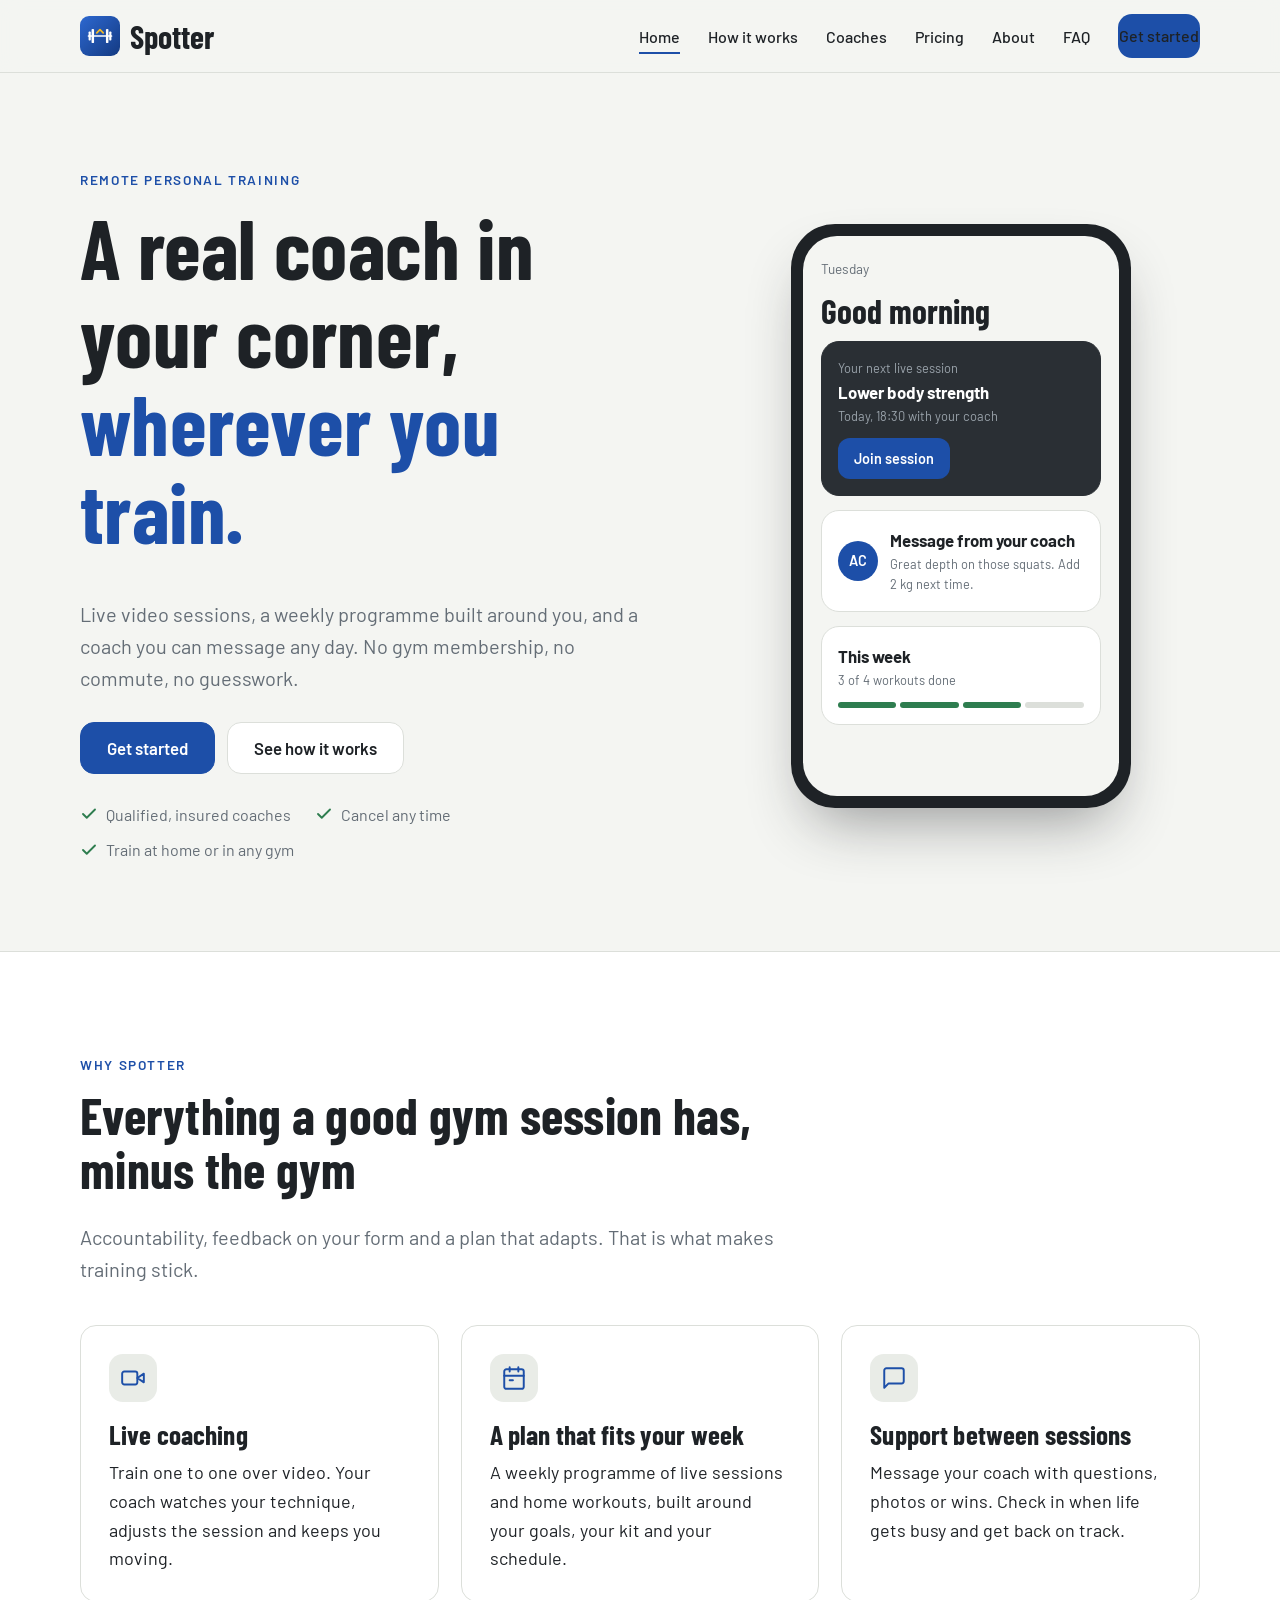
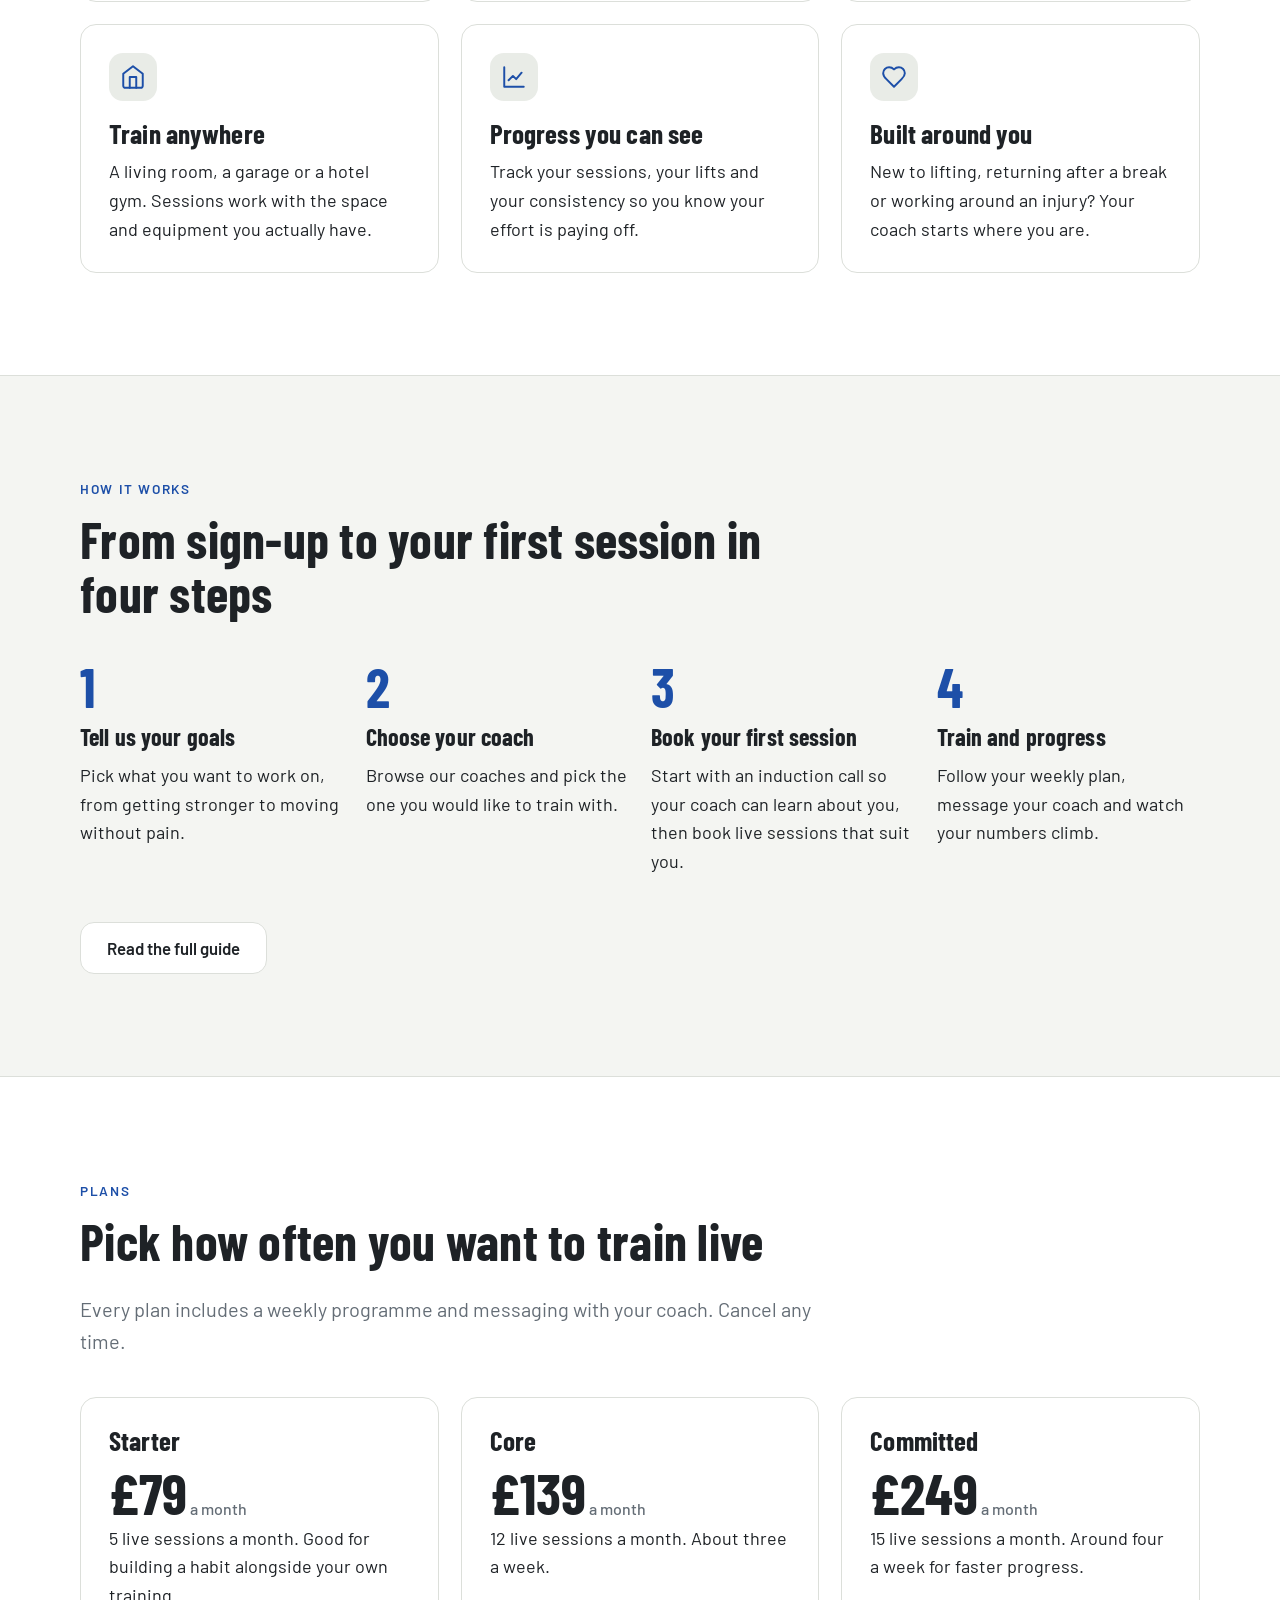
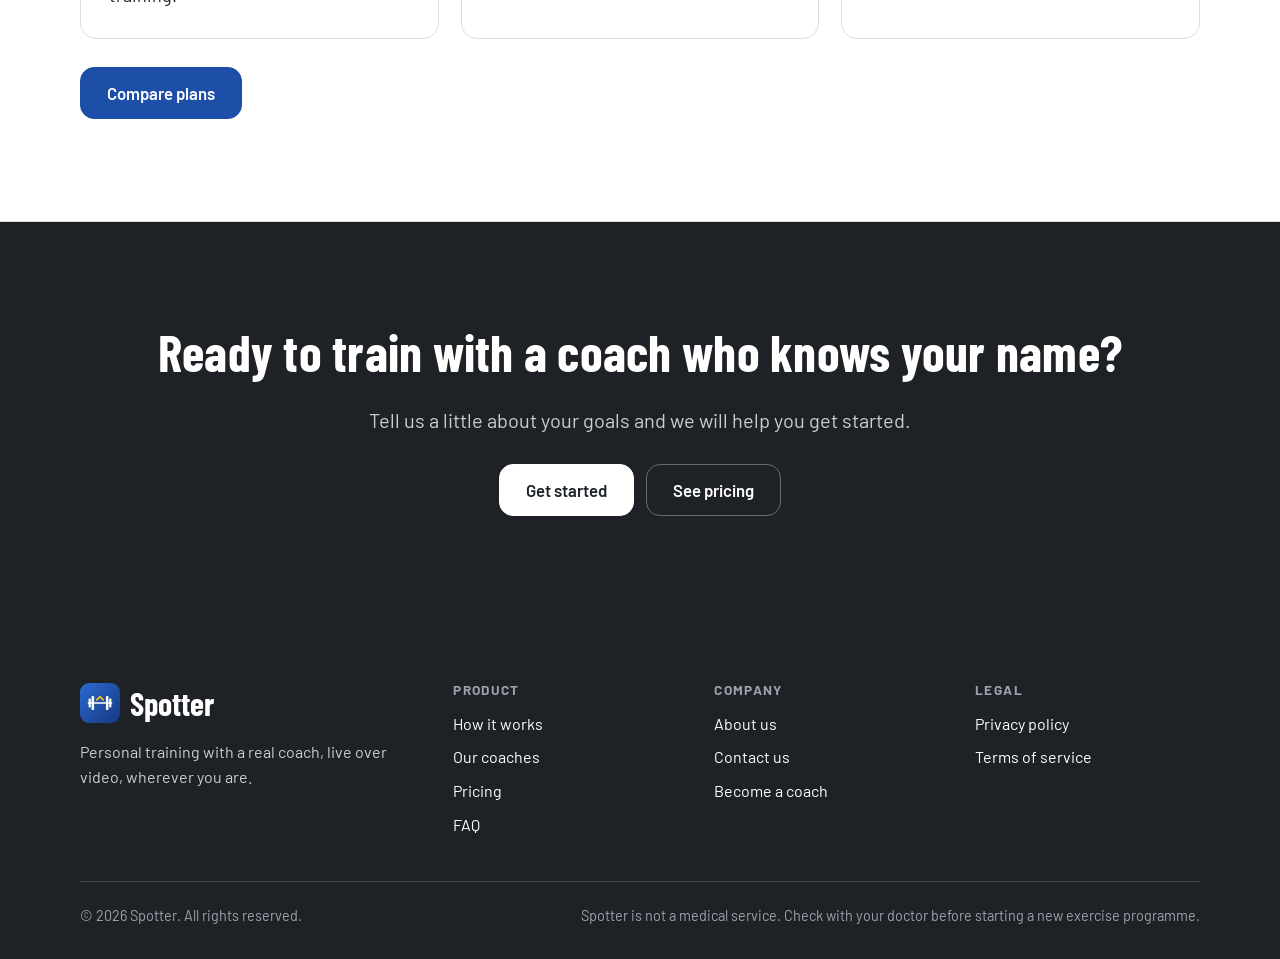
==== spotter-website/index.html @ 157159b3 "Added Contact info" ====
<!doctype html>
<html lang="en">
<head>
<meta charset="utf-8">
<meta name="viewport" content="width=device-width, initial-scale=1">
<title>Spotter | Personal training with a real coach, live over video</title>
<meta name="description" content="Spotter pairs you with a qualified personal trainer for live video sessions, a weekly programme and messaging, all from home.">
<meta name="theme-color" content="#1d4fa8">
<meta property="og:title" content="Spotter | Personal training with a real coach, live over video">
<meta property="og:description" content="Spotter pairs you with a qualified personal trainer for live video sessions, a weekly programme and messaging, all from home.">
<meta property="og:type" content="website">
<link rel="canonical" href="https://www.spotterclub.co.uk/">
<link rel="icon" href="assets/logo.svg" type="image/svg+xml">
<link rel="apple-touch-icon" href="assets/logo-512.png">
<link rel="preconnect" href="https://fonts.googleapis.com">
<link rel="preconnect" href="https://fonts.gstatic.com" crossorigin>
<link href="https://fonts.googleapis.com/css2?family=Barlow:wght@400;500;600&family=Barlow+Condensed:wght@600;700&display=swap" rel="stylesheet">
<link rel="stylesheet" href="assets/styles.css">
</head>
<body class="">
<a class="skip" href="#main">Skip to content</a>
<header class="site-header">
  <div class="wrap nav">
    <a class="brand" href="index.html" aria-label="Spotter home">
      <img class="brand-logo" src="assets/logo.svg" alt="" width="40" height="40">
      <span class="brand-name">Spotter</span>
    </a>
    <button class="nav-toggle" aria-expanded="false" aria-controls="nav-links" aria-label="Menu">
      <svg viewBox="0 0 24 24" fill="none" stroke="currentColor" stroke-width="1.8" stroke-linecap="round" stroke-linejoin="round" aria-hidden="true"><path d="M4 6h16M4 12h16M4 18h16"/></svg>
    </button>
    <ul class="nav-links" id="nav-links">
      <li><a href="index.html" aria-current="page">Home</a></li>
      <li><a href="how-it-works.html">How it works</a></li>
      <li><a href="coaches.html">Coaches</a></li>
      <li><a href="pricing.html">Pricing</a></li>
      <li><a href="about.html">About</a></li>
      <li><a href="faq.html">FAQ</a></li>
      <li><a class="btn btn-small" href="contact.html">Get started</a></li>
    </ul>
  </div>
</header>
<main id="main">

<section class="hero"><div class="wrap hero-grid">
  <div>
    <p class="eyebrow">Remote personal training</p>
    <h1>A real coach in your corner, <em>wherever you train.</em></h1>
    <p class="lead">Live video sessions, a weekly programme built around you, and a coach you can message any day. No gym membership, no commute, no guesswork.</p>
    <div class="btn-row"><a class="btn" href="contact.html">Get started</a><a class="btn btn-outline" href="how-it-works.html">See how it works</a></div>
    <ul class="hero-points">
      <li><svg class="tick" viewBox="0 0 24 24" fill="none" stroke="currentColor" stroke-width="2.5" stroke-linecap="round" stroke-linejoin="round" aria-hidden="true"><path d="M20 6 9 17l-5-5"/></svg>Qualified, insured coaches</li><li><svg class="tick" viewBox="0 0 24 24" fill="none" stroke="currentColor" stroke-width="2.5" stroke-linecap="round" stroke-linejoin="round" aria-hidden="true"><path d="M20 6 9 17l-5-5"/></svg>Cancel any time</li><li><svg class="tick" viewBox="0 0 24 24" fill="none" stroke="currentColor" stroke-width="2.5" stroke-linecap="round" stroke-linejoin="round" aria-hidden="true"><path d="M20 6 9 17l-5-5"/></svg>Train at home or in any gym</li>
    </ul>
  </div>
  <div class="phone" role="img" aria-label="The Spotter app showing today's live session and weekly progress">
    <div class="phone-screen">
      <div class="phone-date">Tuesday</div>
      <div class="phone-title">Good morning</div>
      <div class="phone-card dark">
        <small>Your next live session</small>
        <strong>Lower body strength</strong>
        <small>Today, 18:30 with your coach</small>
        <span class="phone-pill">Join session</span>
      </div>
      <div class="phone-card">
        <div class="phone-row"><span class="avatar" style="background:var(--blue)">AC</span><div><strong>Message from your coach</strong><small>Great depth on those squats. Add 2 kg next time.</small></div></div>
      </div>
      <div class="phone-card">
        <strong>This week</strong><small>3 of 4 workouts done</small>
        <div class="pips"><i class="on"></i><i class="on"></i><i class="on"></i><i></i></div>
      </div>
    </div>
  </div>
</div></section>

<section class="band"><div class="wrap">
  <div class="section-head"><p class="eyebrow">Why Spotter</p><h2>Everything a good gym session has, minus the gym</h2>
  <p class="lead">Accountability, feedback on your form and a plan that adapts. That is what makes training stick.</p></div>
  <div class="grid grid-3">
    <div class="card"><div class="icon"><svg viewBox="0 0 24 24" fill="none" stroke="currentColor" stroke-width="1.8" stroke-linecap="round" stroke-linejoin="round" aria-hidden="true"><path d="m22 8-6 4 6 4V8Z"/><rect x="2" y="6" width="14" height="12" rx="2"/></svg></div><h3>Live coaching</h3><p>Train one to one over video. Your coach watches your technique, adjusts the session and keeps you moving.</p></div>
    <div class="card"><div class="icon"><svg viewBox="0 0 24 24" fill="none" stroke="currentColor" stroke-width="1.8" stroke-linecap="round" stroke-linejoin="round" aria-hidden="true"><rect x="3" y="4" width="18" height="18" rx="2"/><path d="M16 2v4M8 2v4M3 10h18M8 14h3"/></svg></div><h3>A plan that fits your week</h3><p>A weekly programme of live sessions and home workouts, built around your goals, your kit and your schedule.</p></div>
    <div class="card"><div class="icon"><svg viewBox="0 0 24 24" fill="none" stroke="currentColor" stroke-width="1.8" stroke-linecap="round" stroke-linejoin="round" aria-hidden="true"><path d="M21 15a2 2 0 0 1-2 2H7l-4 4V5a2 2 0 0 1 2-2h14a2 2 0 0 1 2 2z"/></svg></div><h3>Support between sessions</h3><p>Message your coach with questions, photos or wins. Check in when life gets busy and get back on track.</p></div>
    <div class="card"><div class="icon"><svg viewBox="0 0 24 24" fill="none" stroke="currentColor" stroke-width="1.8" stroke-linecap="round" stroke-linejoin="round" aria-hidden="true"><path d="m3 9 9-7 9 7v11a2 2 0 0 1-2 2H5a2 2 0 0 1-2-2z"/><path d="M9 22V12h6v10"/></svg></div><h3>Train anywhere</h3><p>A living room, a garage or a hotel gym. Sessions work with the space and equipment you actually have.</p></div>
    <div class="card"><div class="icon"><svg viewBox="0 0 24 24" fill="none" stroke="currentColor" stroke-width="1.8" stroke-linecap="round" stroke-linejoin="round" aria-hidden="true"><path d="M3 3v18h18"/><path d="m7 15 4-4 3 3 5-6"/></svg></div><h3>Progress you can see</h3><p>Track your sessions, your lifts and your consistency so you know your effort is paying off.</p></div>
    <div class="card"><div class="icon"><svg viewBox="0 0 24 24" fill="none" stroke="currentColor" stroke-width="1.8" stroke-linecap="round" stroke-linejoin="round" aria-hidden="true"><path d="M19 14c1.5-1.5 3-3.2 3-5.5A5.5 5.5 0 0 0 16.5 3c-1.8 0-3 .5-4.5 2-1.5-1.5-2.7-2-4.5-2A5.5 5.5 0 0 0 2 8.5c0 2.3 1.5 4 3 5.5l7 7z"/></svg></div><h3>Built around you</h3><p>New to lifting, returning after a break or working around an injury? Your coach starts where you are.</p></div>
  </div>
</div></section>

<section><div class="wrap">
  <div class="section-head"><p class="eyebrow">How it works</p><h2>From sign-up to your first session in four steps</h2></div>
  <ol class="steps">
    <li><h3>Tell us your goals</h3><p>Pick what you want to work on, from getting stronger to moving without pain.</p></li>
    <li><h3>Choose your coach</h3><p>Browse our coaches and pick the one you would like to train with.</p></li>
    <li><h3>Book your first session</h3><p>Start with an induction call so your coach can learn about you, then book live sessions that suit you.</p></li>
    <li><h3>Train and progress</h3><p>Follow your weekly plan, message your coach and watch your numbers climb.</p></li>
  </ol>
  <div class="btn-row"><a class="btn btn-outline" href="how-it-works.html">Read the full guide</a></div>
</div></section>

<section class="band"><div class="wrap">
  <div class="section-head"><p class="eyebrow">Plans</p><h2>Pick how often you want to train live</h2>
  <p class="lead">Every plan includes a weekly programme and messaging with your coach. Cancel any time.</p></div>
  <div class="grid grid-3">
    <div class="card"><h3>Starter</h3><div class="price">&pound;79<small> a month</small></div><p>5 live sessions a month. Good for building a habit alongside your own training.</p></div>
    <div class="card"><h3>Core</h3><div class="price">&pound;139<small> a month</small></div><p>12 live sessions a month. About three a week.</p></div>
    <div class="card"><h3>Committed</h3><div class="price">&pound;249<small> a month</small></div><p>15 live sessions a month. Around four a week for faster progress.</p></div>
  </div>
  <div class="btn-row"><a class="btn" href="pricing.html">Compare plans</a></div>
</div></section>

<section class="band-dark cta"><div class="wrap">
  <h2>Ready to train with a coach who knows your name?</h2>
  <p class="lead">Tell us a little about your goals and we will help you get started.</p>
  <div class="btn-row"><a class="btn" style="background:#fff;color:var(--ink);border-color:#fff" href="contact.html">Get started</a><a class="btn btn-outline" style="background:transparent;color:#fff;border-color:#646d76" href="pricing.html">See pricing</a></div>
</div></section>
</main>
<footer class="site-footer">
  <div class="wrap">
    <div class="footer-grid">
      <div>
        <a class="brand" href="index.html"><img class="brand-logo" src="assets/logo.svg" alt="" width="40" height="40"><span class="brand-name">Spotter</span></a>
        <p style="margin-top:16px;max-width:22rem">Personal training with a real coach, live over video, wherever you are.</p>
      </div>
      <div><h4>Product</h4><ul>
        <li><a href="how-it-works.html">How it works</a></li><li><a href="coaches.html">Our coaches</a></li>
        <li><a href="pricing.html">Pricing</a></li><li><a href="faq.html">FAQ</a></li></ul></div>
      <div><h4>Company</h4><ul>
        <li><a href="about.html">About us</a></li><li><a href="contact.html">Contact us</a></li>
        <li><a href="contact.html?topic=Coaching">Become a coach</a></li></ul></div>
      <div><h4>Legal</h4><ul>
        <li><a href="privacy.html">Privacy policy</a></li><li><a href="terms.html">Terms of service</a></li></ul></div>
    </div>
    <div class="footer-bottom">
      <span>&copy; <span id="year">2026</span> Spotter. All rights reserved.</span>
      <span>Spotter is not a medical service. Check with your doctor before starting a new exercise programme.</span>
    </div>
  </div>
</footer>
<script src="assets/config.js"></script>
<script src="assets/script.js"></script>
<script>document.getElementById('year').textContent = new Date().getFullYear();</script>
</body>
</html>
---- spotter-website/assets/styles.css ----
﻿/* Spotter marketing site. Plain CSS, no build step. */
:root {
  --chalk: #f4f5f2;
  --paper: #ffffff;
  --ink: #1e2226;
  --slate: #646d76;
  --line: #dcdfda;
  --mist: #e9ece7;
  --blue: #1d4fa8;
  --blue-dark: #163d85;
  --yellow: #f0b928;
  --red: #c8372d;
  --green: #2e7d4f;
  --radius: 16px;
  --max: 1120px;
  --body: "Barlow", system-ui, -apple-system, "Segoe UI", Roboto, sans-serif;
  --display: "Barlow Condensed", "Barlow", system-ui, sans-serif;
}

*, *::before, *::after { box-sizing: border-box; }
html { scroll-behavior: smooth; }
body {
  margin: 0; background: var(--chalk); color: var(--ink);
  font-family: var(--body); font-size: 18px; line-height: 1.6;
  -webkit-font-smoothing: antialiased;
}
img, svg { max-width: 100%; display: block; }
a { color: var(--blue); text-decoration-thickness: 1.5px; text-underline-offset: 3px; }
a:hover { color: var(--blue-dark); }
:focus-visible { outline: 3px solid var(--blue); outline-offset: 3px; border-radius: 4px; }

h1, h2, h3, h4 { font-family: var(--display); font-weight: 700; line-height: 1.05; margin: 0 0 .5em; letter-spacing: .005em; }
h1 { font-size: clamp(3rem, 7vw, 5.25rem); }
h2 { font-size: clamp(2.2rem, 4.5vw, 3.2rem); }
h3 { font-size: 1.7rem; }
p { margin: 0 0 1em; }
.lead { font-size: 1.25rem; color: var(--slate); max-width: 40em; }
.eyebrow { font-weight: 600; font-size: .85rem; letter-spacing: .12em; text-transform: uppercase; color: var(--blue); margin-bottom: .75rem; }

.wrap { width: min(100% - 40px, var(--max)); margin-inline: auto; }
section { padding: clamp(56px, 8vw, 104px) 0; }
.section-head { max-width: 46rem; margin-bottom: 40px; }
.skip { position: absolute; left: -999px; top: 8px; background: var(--ink); color: #fff; padding: 10px 16px; border-radius: 8px; z-index: 100; }
.skip:focus { left: 8px; }

/* Header */
.site-header { position: sticky; top: 0; z-index: 50; background: rgba(244, 245, 242, .92); backdrop-filter: blur(10px); border-bottom: 1px solid var(--line); }
.nav { display: flex; align-items: center; justify-content: space-between; height: 72px; gap: 20px; }
.brand { display: flex; align-items: center; gap: 10px; text-decoration: none; color: var(--ink); }
.brand-logo { width: 40px; height: 40px; flex: none; }
.brand-name { font-family: var(--display); font-weight: 700; font-size: 2rem; line-height: 1; }
.nav-links { display: flex; align-items: center; gap: 28px; list-style: none; margin: 0; padding: 0; }
.nav-links a { color: var(--ink); text-decoration: none; font-weight: 500; font-size: 1rem; padding: 6px 0; border-bottom: 2px solid transparent; }
.nav-links a:hover, .nav-links a[aria-current="page"] { border-bottom-color: var(--blue); }
.nav-toggle { display: none; background: none; border: 1.5px solid var(--line); border-radius: 10px; width: 44px; height: 44px; cursor: pointer; color: var(--ink); }
.nav-toggle svg { margin: auto; }

/* Buttons */
.btn { display: inline-flex; align-items: center; justify-content: center; gap: 8px; min-height: 52px; padding: 0 26px; border-radius: 14px; border: 1.5px solid var(--blue); background: var(--blue); color: #fff; font: 600 1.05rem var(--body); text-decoration: none; cursor: pointer; transition: background .15s, transform .15s; }
.btn:hover { background: var(--blue-dark); color: #fff; transform: translateY(-1px); }
.btn-outline { background: var(--paper); color: var(--ink); border-color: var(--line); }
.btn-outline:hover { background: var(--mist); color: var(--ink); }
.btn-small { min-height: 44px; padding: 0 20px; font-size: 1rem; }
.btn-row { display: flex; flex-wrap: wrap; gap: 12px; margin-top: 28px; }

/* Hero */
.hero { padding: clamp(48px, 8vw, 96px) 0 clamp(48px, 7vw, 88px); }
.hero-grid { display: grid; grid-template-columns: 1.1fr .9fr; gap: 56px; align-items: center; }
.hero h1 em { font-style: normal; color: var(--blue); }
.hero-points { display: flex; flex-wrap: wrap; gap: 10px 24px; margin: 28px 0 0; padding: 0; list-style: none; color: var(--slate); font-size: 1rem; }
.hero-points li { display: flex; align-items: center; gap: 8px; }
.tick { width: 18px; height: 18px; color: var(--green); flex: none; }

/* Phone mock */
.phone { background: var(--ink); border-radius: 44px; padding: 12px; max-width: 340px; margin-inline: auto; box-shadow: 0 30px 60px -20px rgba(30, 34, 38, .45); }
.phone-screen { background: var(--chalk); border-radius: 34px; padding: 22px 18px 20px; min-height: 560px; display: flex; flex-direction: column; gap: 14px; }
.phone-date { font-size: .85rem; color: var(--slate); }
.phone-title { font-family: var(--display); font-weight: 700; font-size: 2.1rem; line-height: 1; }
.phone-card { background: var(--paper); border: 1px solid var(--line); border-radius: 18px; padding: 16px; }
.phone-card.dark { background: #2a2f34; color: #fff; border-color: #2a2f34; }
.phone-card small { display: block; color: var(--slate); font-size: .8rem; }
.phone-card.dark small { color: #9aa3ab; }
.phone-card strong { display: block; font-size: 1.05rem; }
.phone-pill { display: inline-block; margin-top: 12px; background: var(--blue); color: #fff; font-weight: 600; font-size: .9rem; padding: 9px 16px; border-radius: 12px; }
.phone-row { display: flex; align-items: center; gap: 12px; }
.avatar { width: 40px; height: 40px; border-radius: 50%; display: grid; place-items: center; color: #fff; font-weight: 600; font-size: .9rem; flex: none; }
.pips { display: flex; gap: 4px; margin-top: 12px; }
.pips i { flex: 1; height: 6px; border-radius: 3px; background: var(--line); }
.pips i.on { background: var(--green); }

/* Cards and grids */
.grid { display: grid; gap: 22px; }
.grid-3 { grid-template-columns: repeat(3, 1fr); }
.grid-2 { grid-template-columns: repeat(2, 1fr); }
.grid-4 { grid-template-columns: repeat(4, 1fr); }
.card { background: var(--paper); border: 1px solid var(--line); border-radius: var(--radius); padding: 28px; }
.card h3 { margin-bottom: .35em; }
.card p:last-child { margin-bottom: 0; }
.icon { width: 48px; height: 48px; border-radius: 14px; background: var(--mist); display: grid; place-items: center; margin-bottom: 18px; color: var(--blue); }
.icon svg { width: 26px; height: 26px; }
.band { background: var(--paper); border-block: 1px solid var(--line); }
.band-dark { background: var(--ink); color: #fff; }
.band-dark .lead, .band-dark p { color: #c9ced3; }
.band-dark .eyebrow { color: var(--yellow); }

/* Steps */
.steps { counter-reset: step; display: grid; grid-template-columns: repeat(4, 1fr); gap: 22px; list-style: none; padding: 0; margin: 0; }
.steps li { counter-increment: step; position: relative; padding-top: 64px; }
.steps li::before { content: counter(step); position: absolute; top: 0; left: 0; font-family: var(--display); font-weight: 700; font-size: 3.4rem; line-height: 1; color: var(--blue); }
.steps h3 { font-size: 1.5rem; }
.steps-long { grid-template-columns: 1fr; gap: 0; max-width: 46rem; }
.steps-long li { padding: 0 0 36px 84px; border-left: 0; }
.steps-long li::before { font-size: 3.6rem; }

/* Pricing */
.price-card { display: flex; flex-direction: column; position: relative; }
.price-card.featured { border: 2px solid var(--blue); }
.badge { position: absolute; top: -14px; left: 28px; background: var(--blue); color: #fff; font-size: .8rem; font-weight: 600; letter-spacing: .06em; text-transform: uppercase; padding: 4px 12px; border-radius: 20px; }
.price { font-family: var(--display); font-weight: 700; font-size: 3.6rem; line-height: 1; margin: 6px 0 2px; }
.price small { font-family: var(--body); font-weight: 500; font-size: 1rem; color: var(--slate); }
.price-card ul { list-style: none; padding: 0; margin: 18px 0 26px; display: grid; gap: 10px; }
.price-card li { display: flex; gap: 10px; align-items: flex-start; }
.price-card li .tick { margin-top: 5px; }
.price-card .btn { margin-top: auto; }

/* Coaches */
.coach-card { text-align: left; }
.coach-card .avatar { width: 64px; height: 64px; font-size: 1.3rem; margin-bottom: 16px; }
.tag { display: inline-block; font-size: .85rem; font-weight: 500; background: var(--mist); border-radius: 20px; padding: 3px 12px; margin: 0 6px 6px 0; }

/* FAQ */
.faq { max-width: 50rem; }
.faq details { background: var(--paper); border: 1px solid var(--line); border-radius: 14px; margin-bottom: 12px; }
.faq summary { cursor: pointer; padding: 20px 24px; font-weight: 600; font-size: 1.1rem; list-style: none; display: flex; justify-content: space-between; gap: 16px; align-items: center; }
.faq summary::-webkit-details-marker { display: none; }
.faq summary::after { content: "+"; font-size: 1.6rem; line-height: 1; color: var(--blue); }
.faq details[open] summary::after { content: "\2212"; }
.faq details p { padding: 0 24px 20px; margin: 0; color: var(--slate); }

/* Forms */
.form { display: grid; gap: 18px; }
.field label { display: block; font-weight: 600; font-size: .95rem; margin-bottom: 6px; }
.field input, .field select, .field textarea { width: 100%; font: inherit; font-size: 1rem; padding: 13px 14px; border: 1.5px solid var(--line); border-radius: 12px; background: var(--paper); color: var(--ink); }
.field textarea { min-height: 150px; resize: vertical; }
.field input:focus, .field select:focus, .field textarea:focus { outline: 3px solid rgba(29, 79, 168, .35); border-color: var(--blue); }
.field .hint { font-size: .9rem; color: var(--slate); margin-top: 6px; }
.field .err { font-size: .9rem; color: var(--red); margin-top: 6px; display: none; }
.field.invalid .err { display: block; }
.field.invalid input, .field.invalid select, .field.invalid textarea { border-color: var(--red); }
.hp { position: absolute; left: -9999px; }
.notice { background: var(--paper); border: 1px solid var(--line); border-left: 4px solid var(--green); border-radius: 12px; padding: 16px 20px; display: none; }
.notice.show { display: block; }
.contact-grid { display: grid; grid-template-columns: 1.2fr .8fr; gap: 40px; align-items: start; }
.contact-list { list-style: none; margin: 0; padding: 0; display: grid; gap: 22px; }
.contact-list strong { display: block; font-size: .85rem; letter-spacing: .08em; text-transform: uppercase; color: var(--slate); }

/* Page header, prose */
.page-head { padding: clamp(48px, 7vw, 88px) 0 clamp(24px, 4vw, 48px); }
.page-head h1 { font-size: clamp(2.8rem, 6vw, 4.5rem); }
.prose { max-width: 46rem; }
.prose h2 { font-size: 2rem; margin-top: 1.8em; }
.prose h3 { font-size: 1.4rem; margin-top: 1.4em; }
.prose ul { padding-left: 1.2em; }
.prose li { margin-bottom: .4em; }
.callout { background: #fff8e1; border: 1px solid #f0d98a; border-radius: 12px; padding: 14px 18px; font-size: 1rem; margin-bottom: 28px; }

/* CTA band */
.cta { text-align: center; }
.cta .lead { margin-inline: auto; }
.cta .btn-row { justify-content: center; }

/* Footer */
.site-footer { background: var(--ink); color: #c9ced3; padding: 64px 0 32px; font-size: 1rem; }
.site-footer a { color: #fff; text-decoration: none; }
.site-footer a:hover { text-decoration: underline; color: #fff; }
.footer-grid { display: grid; grid-template-columns: 1.5fr repeat(3, 1fr); gap: 36px; }
.footer-grid h4 { font-family: var(--body); font-size: .85rem; letter-spacing: .1em; text-transform: uppercase; color: #9aa3ab; margin-bottom: 14px; }
.footer-grid ul { list-style: none; margin: 0; padding: 0; display: grid; gap: 8px; }
.site-footer .brand { color: #fff; }
.footer-bottom { border-top: 1px solid #3e454c; margin-top: 44px; padding-top: 22px; display: flex; flex-wrap: wrap; gap: 12px 24px; justify-content: space-between; font-size: .9rem; color: #9aa3ab; }

/* Responsive */
@media (max-width: 960px) {
  .hero-grid, .contact-grid { grid-template-columns: 1fr; }
  .grid-3, .grid-4 { grid-template-columns: repeat(2, 1fr); }
  .steps { grid-template-columns: repeat(2, 1fr); }
  .footer-grid { grid-template-columns: 1fr 1fr; }
}
@media (max-width: 760px) {
  body { font-size: 17px; }
  .nav-toggle { display: grid; }
  .nav-links { display: none; position: absolute; top: 72px; left: 0; right: 0; background: var(--chalk); border-bottom: 1px solid var(--line); flex-direction: column; align-items: stretch; gap: 0; padding: 8px 20px 20px; }
  .nav-links.open { display: flex; }
  .nav-links a { display: block; padding: 14px 0; border-bottom: 1px solid var(--line); }
  .nav-links .btn { margin-top: 14px; border-bottom: 1.5px solid var(--blue); }
  .grid-3, .grid-2, .grid-4, .steps { grid-template-columns: 1fr; }
  .footer-grid { grid-template-columns: 1fr; }
}
@media (prefers-reduced-motion: reduce) { html { scroll-behavior: auto; } .btn { transition: none; } }
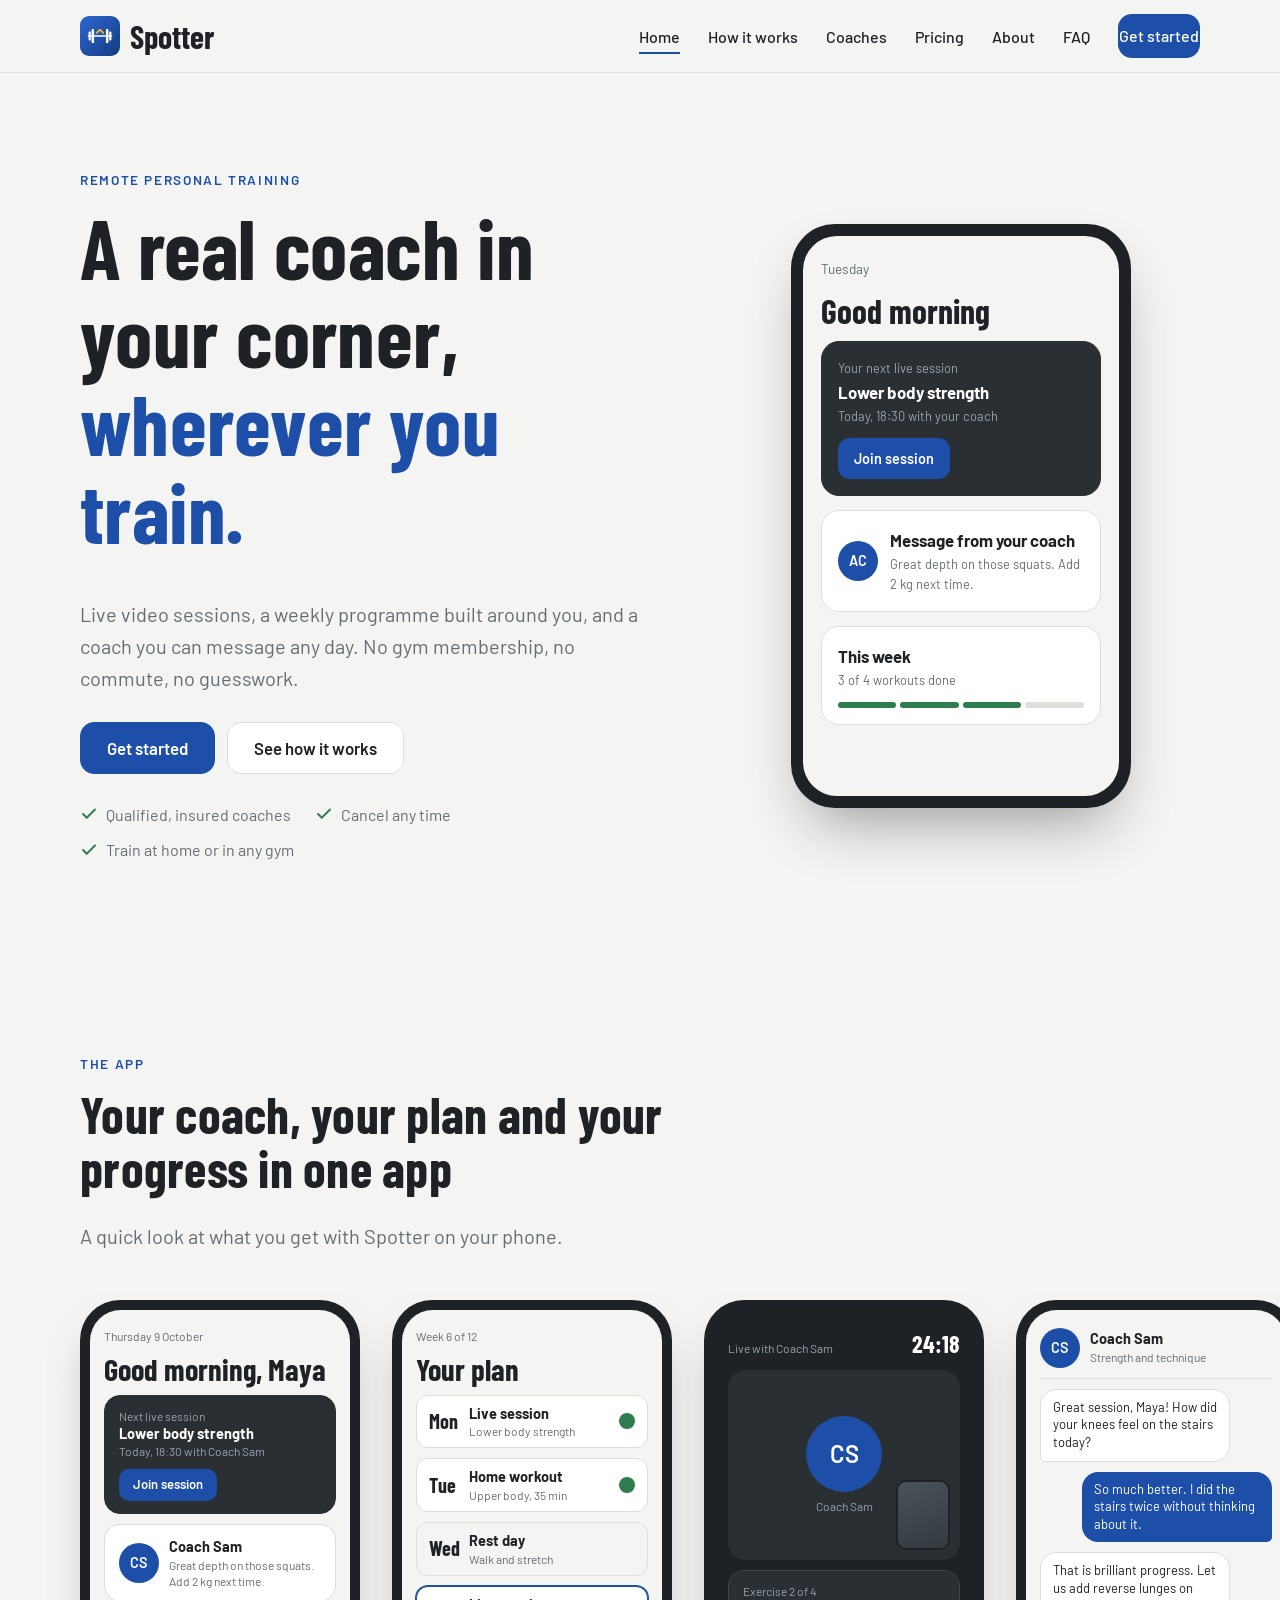
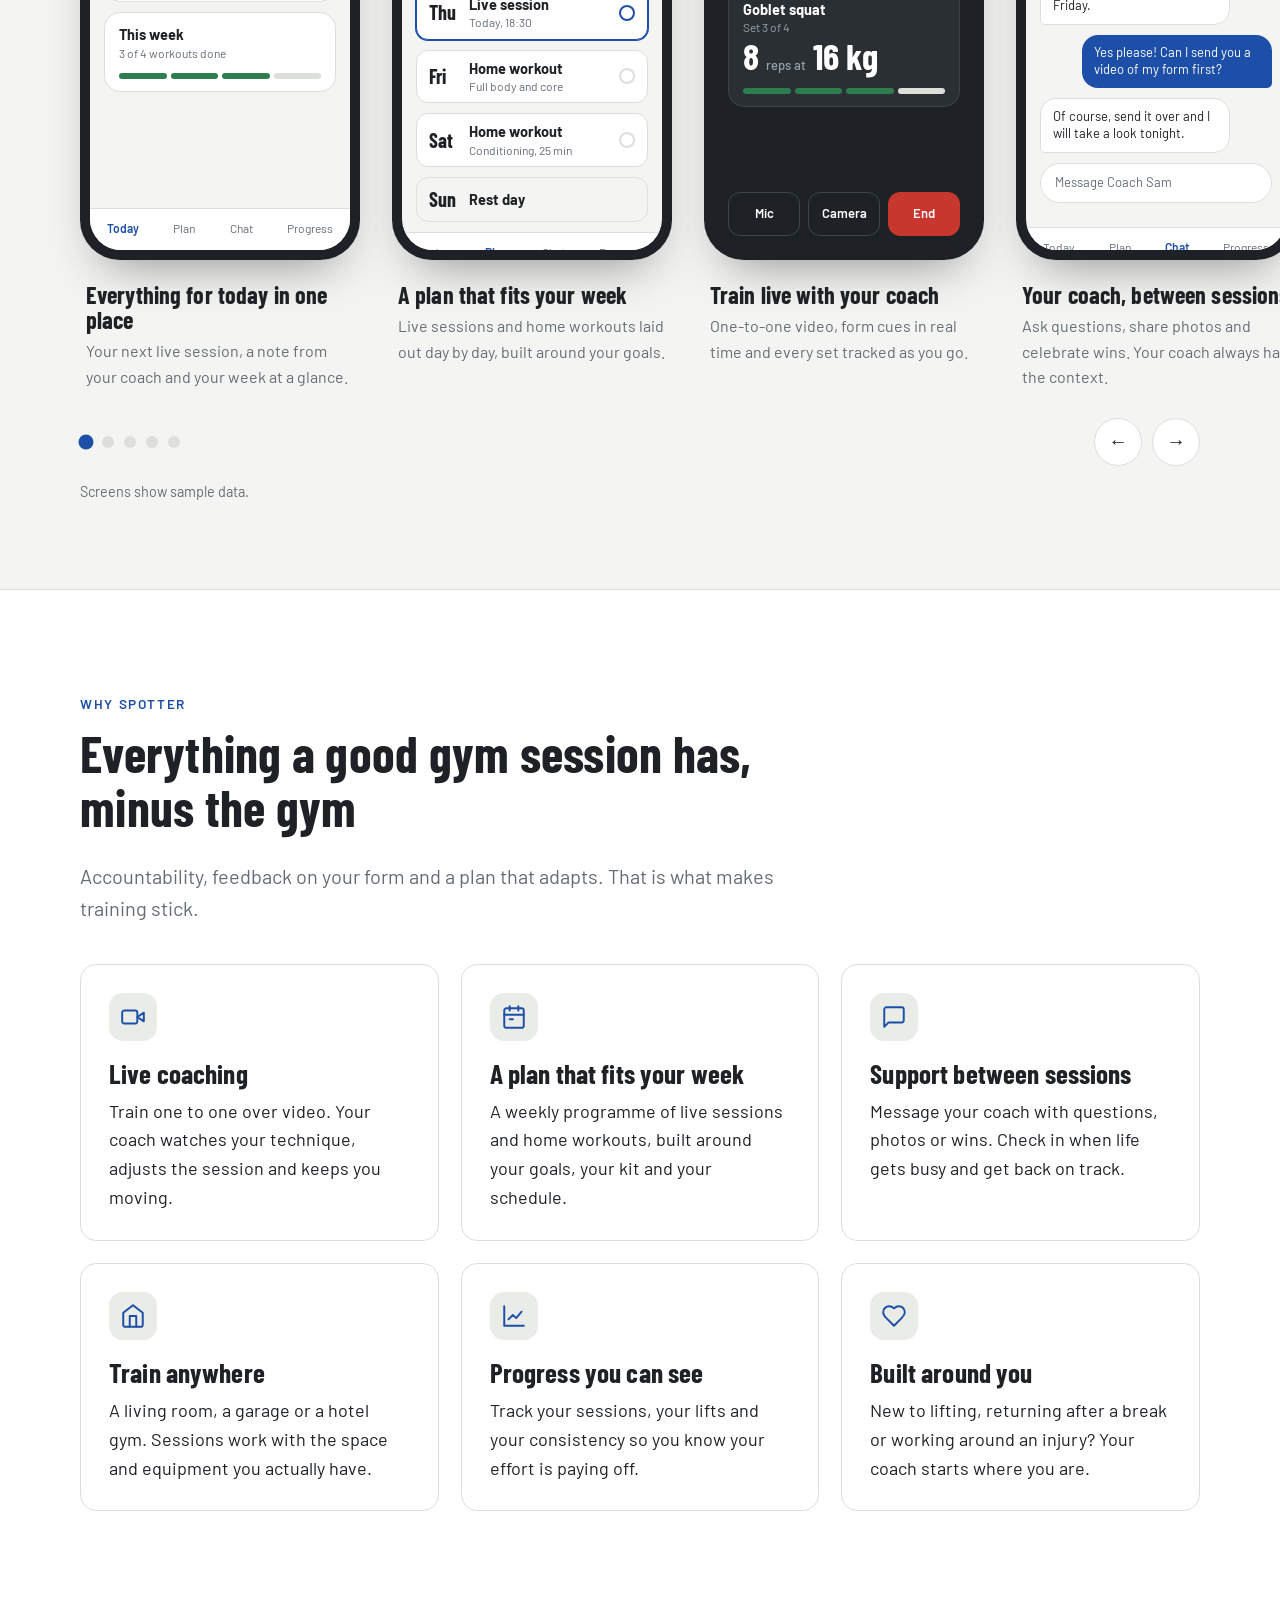
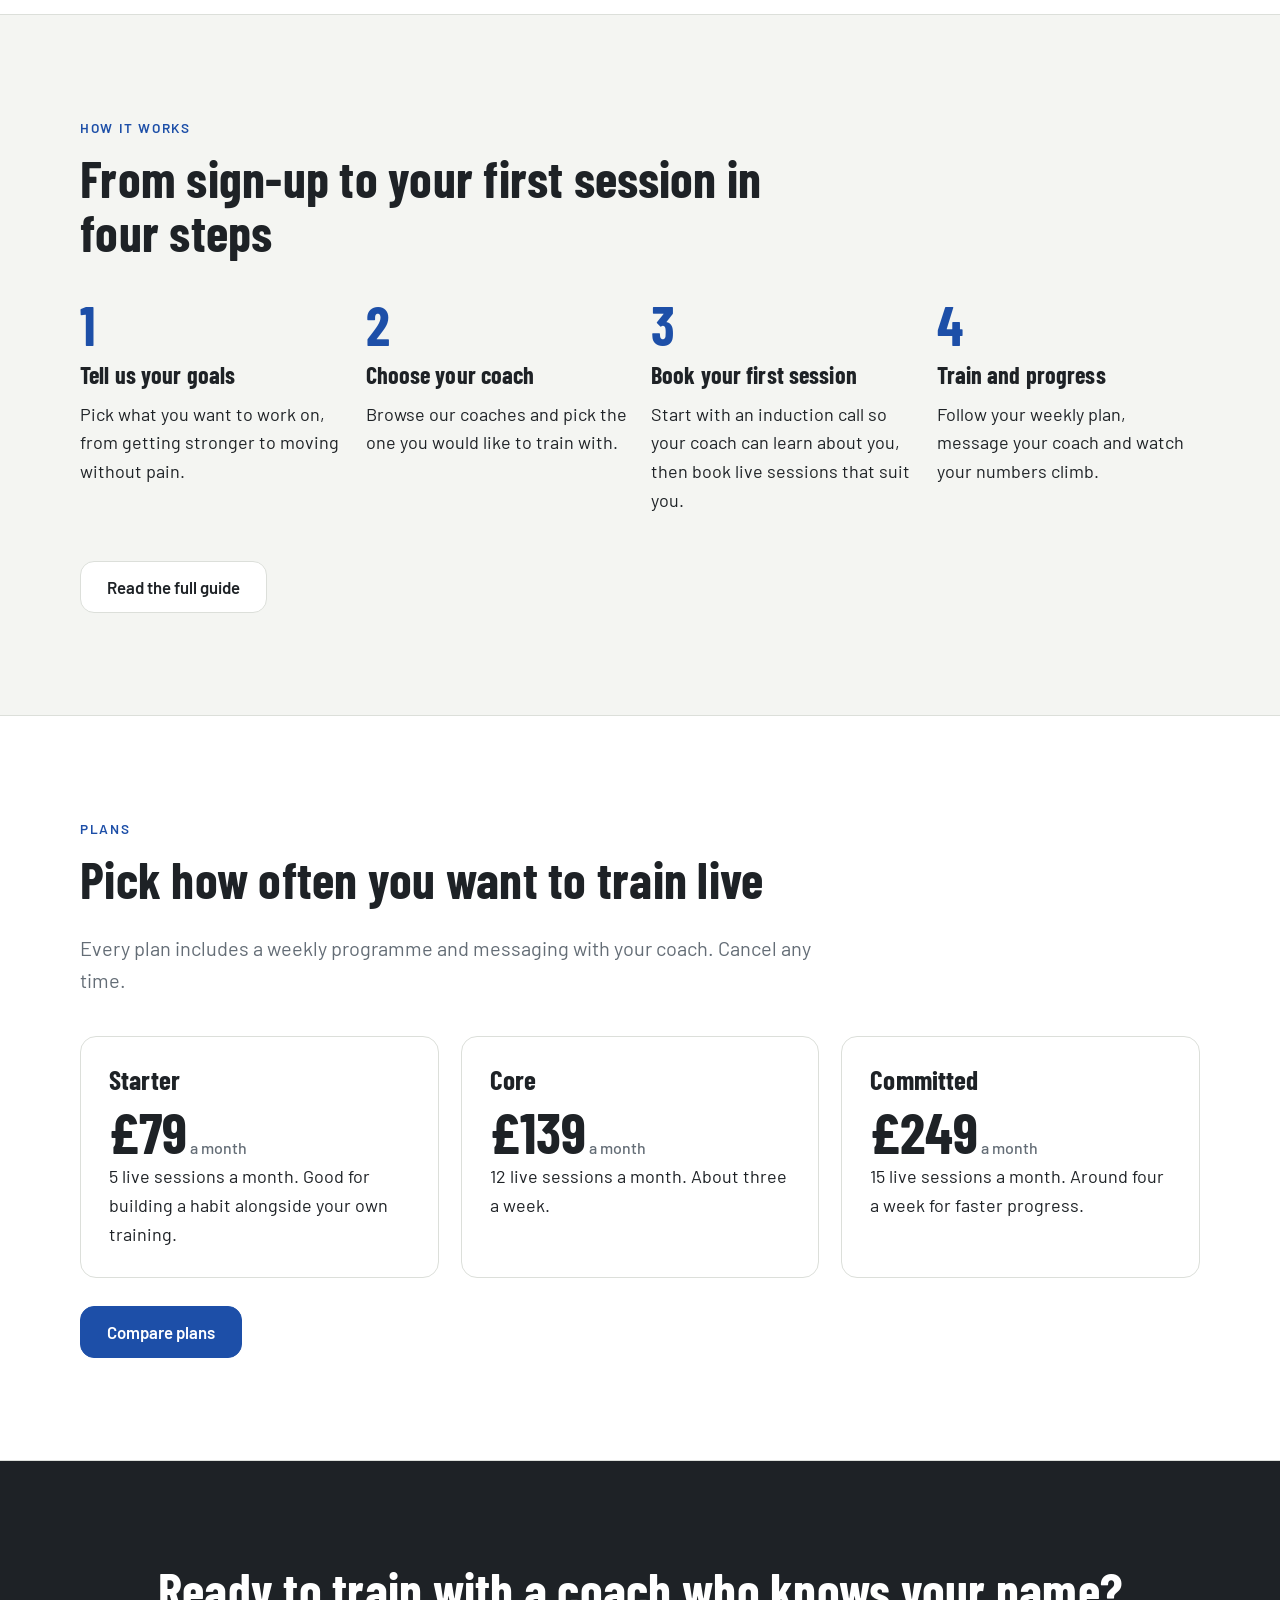
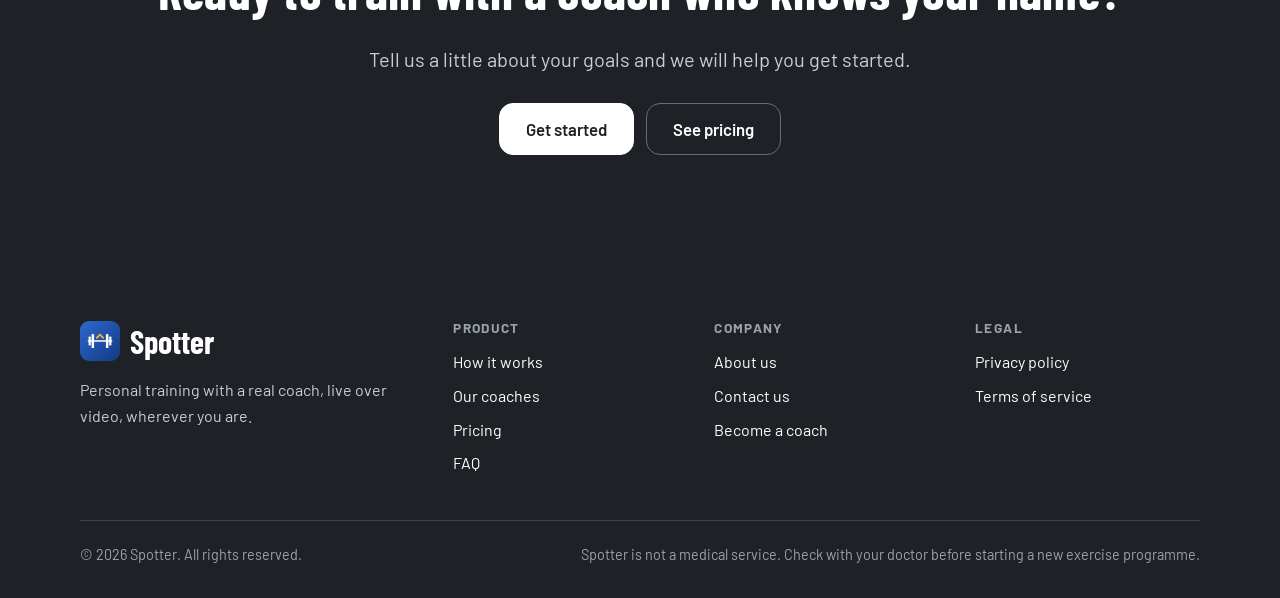
==== commit 43b506b2: "Changes made to Homepage" ====
--- a/spotter-website/index.html
+++ b/spotter-website/index.html
@@ -72,6 +72,46 @@
   </div>
 </div></section>
 
+<section class="showcase" aria-labelledby="showcase-title"><div class="wrap">
+  <div class="section-head"><p class="eyebrow">The app</p><h2 id="showcase-title">Your coach, your plan and your progress in one app</h2>
+  <p class="lead">A quick look at what you get with Spotter on your phone.</p></div>
+</div>
+<div class="carousel" data-carousel>
+  <div class="carousel-track" tabindex="0" aria-label="App screenshots, scroll sideways">
+    <figure class="slide" aria-roledescription="slide" aria-label="1 of 5"><div class="shot-phone" role="img" aria-label="Spotter Today screen showing a live session at 18:30 and 3 of 4 workouts done"><div class="shot-screen">
+      <div class="s-date">Thursday 9 October</div><div class="s-title">Good morning, Maya</div>
+      <div class="s-card dark"><small>Next live session</small><strong>Lower body strength</strong><small>Today, 18:30 with Coach Sam</small><span class="s-pill">Join session</span></div>
+      <div class="s-card"><div class="s-row"><span class="avatar" style="background:var(--blue)">CS</span><div><strong>Coach Sam</strong><small>Great depth on those squats. Add 2 kg next time.</small></div></div></div>
+      <div class="s-card"><strong>This week</strong><small>3 of 4 workouts done</small><div class="pips"><i class="on"></i><i class="on"></i><i class="on"></i><i></i></div></div><div class="shot-tabs"><span class="on">Today</span><span>Plan</span><span>Chat</span><span>Progress</span></div></div></div><figcaption><h3>Everything for today in one place</h3><p>Your next live session, a note from your coach and your week at a glance.</p></figcaption></figure>
+    <figure class="slide" aria-roledescription="slide" aria-label="2 of 5"><div class="shot-phone" role="img" aria-label="Spotter Plan screen showing a week of live sessions and home workouts"><div class="shot-screen">
+      <div class="s-date">Week 6 of 12</div><div class="s-title">Your plan</div>
+      <div class="s-day done"><b>Mon</b><div><strong>Live session</strong><small>Lower body strength</small></div><i></i></div><div class="s-day done"><b>Tue</b><div><strong>Home workout</strong><small>Upper body, 35 min</small></div><i></i></div><div class="s-day rest"><b>Wed</b><div><strong>Rest day</strong><small>Walk and stretch</small></div><i></i></div><div class="s-day now"><b>Thu</b><div><strong>Live session</strong><small>Today, 18:30</small></div><i></i></div><div class="s-day "><b>Fri</b><div><strong>Home workout</strong><small>Full body and core</small></div><i></i></div><div class="s-day "><b>Sat</b><div><strong>Home workout</strong><small>Conditioning, 25 min</small></div><i></i></div><div class="s-day rest"><b>Sun</b><div><strong>Rest day</strong></div><i></i></div><div class="shot-tabs"><span>Today</span><span class="on">Plan</span><span>Chat</span><span>Progress</span></div></div></div><figcaption><h3>A plan that fits your week</h3><p>Live sessions and home workouts laid out day by day, built around your goals.</p></figcaption></figure>
+    <figure class="slide" aria-roledescription="slide" aria-label="3 of 5"><div class="shot-phone" role="img" aria-label="Spotter live session screen with a video call, current exercise and timer"><div class="shot-screen dark">
+      <div class="s-live-top"><span>Live with Coach Sam</span><b>24:18</b></div>
+      <div class="s-video"><span class="avatar big" style="background:var(--blue)">CS</span><small>Coach Sam</small><div class="s-self"></div></div>
+      <div class="s-card dark2"><small>Exercise 2 of 4</small><strong>Goblet squat</strong><small>Set 3 of 4</small><div class="s-target">8 <em>reps at</em> 16 kg</div><div class="pips"><i class="on"></i><i class="on"></i><i class="on"></i><i></i></div></div>
+      <div class="s-controls"><span>Mic</span><span>Camera</span><span class="end">End</span></div></div></div><figcaption><h3>Train live with your coach</h3><p>One-to-one video, form cues in real time and every set tracked as you go.</p></figcaption></figure>
+    <figure class="slide" aria-roledescription="slide" aria-label="4 of 5"><div class="shot-phone" role="img" aria-label="Spotter Chat screen with a conversation between a client and her coach"><div class="shot-screen">
+      <div class="s-chat-head"><span class="avatar" style="background:var(--blue)">CS</span><div><strong>Coach Sam</strong><small>Strength and technique</small></div></div>
+      <div class="s-bubble them">Great session, Maya! How did your knees feel on the stairs today?</div>
+      <div class="s-bubble me">So much better. I did the stairs twice without thinking about it.</div>
+      <div class="s-bubble them">That is brilliant progress. Let us add reverse lunges on Friday.</div>
+      <div class="s-bubble me">Yes please! Can I send you a video of my form first?</div>
+      <div class="s-bubble them">Of course, send it over and I will take a look tonight.</div>
+      <div class="s-input">Message Coach Sam</div><div class="shot-tabs"><span>Today</span><span>Plan</span><span class="on">Chat</span><span>Progress</span></div></div></div><figcaption><h3>Your coach, between sessions</h3><p>Ask questions, share photos and celebrate wins. Your coach always has the context.</p></figcaption></figure>
+    <figure class="slide" aria-roledescription="slide" aria-label="5 of 5"><div class="shot-phone" role="img" aria-label="Spotter Progress screen with a weekly workouts chart and lift progress"><div class="shot-screen">
+      <div class="s-date">Last 8 weeks</div><div class="s-title">Progress</div>
+      <div class="s-card"><div class="s-stats"><div><b>6</b><small>week streak</small></div><div><b>9</b><small>sessions this month</small></div><div><b>92%</b><small>plan completed</small></div></div></div>
+      <div class="s-card"><strong>Workouts a week</strong><div class="s-bars"><span style="height:60%"></span><span style="height:80%"></span><span style="height:60%"></span><span style="height:80%"></span><span style="height:80%"></span><span style="height:60%"></span><span style="height:80%"></span><span style="height:80%" class="hi"></span></div></div>
+      <div class="s-card"><strong>Goblet squat</strong><small>8 kg to 16 kg in 8 weeks</small><div class="s-line"><svg viewBox="0 0 200 50" preserveAspectRatio="none" aria-hidden="true"><polyline points="0,44 28,40 57,40 85,32 114,30 142,20 171,16 200,6" fill="none" stroke="#2e7d4f" stroke-width="3" stroke-linecap="round" stroke-linejoin="round"/></svg></div></div><div class="shot-tabs"><span>Today</span><span>Plan</span><span>Chat</span><span class="on">Progress</span></div></div></div><figcaption><h3>See your progress build</h3><p>Track consistency and lifts, and watch your numbers climb week after week.</p></figcaption></figure>
+  </div>
+  <div class="wrap carousel-controls">
+    <div class="dots" role="tablist" aria-label="Choose a screenshot"><button type="button" role="tab" aria-label="Today" aria-selected="true"></button><button type="button" role="tab" aria-label="Plan" aria-selected="false"></button><button type="button" role="tab" aria-label="Live" aria-selected="false"></button><button type="button" role="tab" aria-label="Chat" aria-selected="false"></button><button type="button" role="tab" aria-label="Progress" aria-selected="false"></button></div>
+    <div class="arrows"><button type="button" class="arrow" data-dir="-1" aria-label="Previous screenshot">&larr;</button><button type="button" class="arrow" data-dir="1" aria-label="Next screenshot">&rarr;</button></div>
+  </div>
+  <p class="wrap shot-note">Screens show sample data.</p>
+</div></section>
+
 <section class="band"><div class="wrap">
   <div class="section-head"><p class="eyebrow">Why Spotter</p><h2>Everything a good gym session has, minus the gym</h2>
   <p class="lead">Accountability, feedback on your form and a plan that adapts. That is what makes training stick.</p></div>
--- a/spotter-website/assets/styles.css
+++ b/spotter-website/assets/styles.css
@@ -198,3 +198,76 @@
 }
 @media (prefers-reduced-motion: reduce) { html { scroll-behavior: auto; } .btn { transition: none; } }
 
+
+/* App screenshots carousel */
+.showcase { padding-bottom: clamp(40px, 6vw, 72px); overflow: hidden; }
+.carousel-track { display: flex; gap: 32px; overflow-x: auto; scroll-snap-type: x mandatory; scroll-behavior: smooth; padding: 8px max(20px, calc((100vw - var(--max)) / 2)) 28px; scroll-padding-inline: max(20px, calc((100vw - var(--max)) / 2)); scrollbar-width: none; }
+.carousel-track::-webkit-scrollbar { display: none; }
+.slide { flex: 0 0 280px; margin: 0; scroll-snap-align: start; }
+.slide figcaption { margin-top: 22px; padding-inline: 6px; }
+.slide figcaption h3 { font-size: 1.5rem; margin-bottom: .25em; }
+.slide figcaption p { color: var(--slate); font-size: 1rem; margin: 0; }
+.shot-phone { background: var(--ink); border-radius: 40px; padding: 10px; box-shadow: 0 24px 48px -22px rgba(30, 34, 38, .5); }
+.shot-screen { background: var(--chalk); border-radius: 31px; height: 540px; padding: 18px 14px 0; display: flex; flex-direction: column; gap: 10px; overflow: hidden; position: relative; font-size: 14px; line-height: 1.35; }
+.shot-screen.dark { background: #1e2226; color: #fff; padding-bottom: 14px; }
+.s-date { font-size: 12px; color: var(--slate); }
+.s-title { font-family: var(--display); font-weight: 700; font-size: 1.9rem; line-height: 1; }
+.s-card { background: var(--paper); border: 1px solid var(--line); border-radius: 16px; padding: 12px 14px; }
+.s-card strong, .s-day strong { display: block; font-size: 14.5px; }
+.s-card small, .s-day small { display: block; color: var(--slate); font-size: 12px; }
+.s-card.dark { background: #2a2f34; border-color: #2a2f34; color: #fff; }
+.s-card.dark small { color: #9aa3ab; }
+.s-card.dark2 { background: #2a2f34; border-color: #3e454c; color: #fff; }
+.s-card.dark2 small { color: #9aa3ab; }
+.s-pill { display: inline-block; margin-top: 10px; background: var(--blue); color: #fff; font-weight: 600; font-size: 13px; padding: 7px 14px; border-radius: 10px; }
+.s-row { display: flex; gap: 10px; align-items: center; }
+.shot-tabs { margin: auto -14px 0; border-top: 1px solid var(--line); background: var(--paper); display: flex; justify-content: space-around; padding: 11px 0 14px; font-size: 12px; color: var(--slate); }
+.shot-tabs .on { color: var(--blue); font-weight: 600; }
+.avatar.big { width: 76px; height: 76px; font-size: 1.5rem; }
+.s-day { display: flex; align-items: center; gap: 10px; background: var(--paper); border: 1px solid var(--line); border-radius: 12px; padding: 8px 12px; }
+.s-day b { width: 30px; font-family: var(--display); font-size: 1.25rem; font-weight: 700; }
+.s-day div { flex: 1; }
+.s-day i { width: 16px; height: 16px; border-radius: 50%; border: 2px solid var(--line); }
+.s-day.done i { background: var(--green); border-color: var(--green); }
+.s-day.now { border-color: var(--blue); box-shadow: 0 0 0 1px var(--blue); }
+.s-day.now i { border-color: var(--blue); }
+.s-day.rest { background: transparent; }
+.s-day.rest i { visibility: hidden; }
+.s-live-top { display: flex; justify-content: space-between; align-items: baseline; font-size: 12px; color: #9aa3ab; }
+.s-live-top b { color: #fff; font-family: var(--display); font-size: 1.5rem; }
+.s-video { background: #2a2f34; border-radius: 18px; height: 190px; display: flex; flex-direction: column; align-items: center; justify-content: center; gap: 6px; position: relative; }
+.s-video small { color: #9aa3ab; font-size: 12px; }
+.s-self { position: absolute; right: 10px; bottom: 10px; width: 54px; height: 70px; border-radius: 10px; background: linear-gradient(160deg, #4a525a, #343a40); border: 2px solid #1e2226; }
+.s-target { font-family: var(--display); font-weight: 700; font-size: 2.3rem; line-height: 1.1; }
+.s-target em { font-style: normal; font-family: var(--body); font-weight: 500; font-size: 13px; color: #9aa3ab; }
+.s-controls { display: flex; gap: 8px; margin-top: auto; }
+.s-controls span { flex: 1; text-align: center; font-size: 13px; font-weight: 600; padding: 12px 0; border-radius: 12px; border: 1.5px solid #3e454c; }
+.s-controls .end { background: var(--red); border-color: var(--red); }
+.s-chat-head { display: flex; gap: 10px; align-items: center; padding-bottom: 10px; border-bottom: 1px solid var(--line); }
+.s-chat-head strong { display: block; font-size: 14.5px; }
+.s-chat-head small { color: var(--slate); font-size: 12px; }
+.s-bubble { max-width: 82%; padding: 9px 12px; border-radius: 16px; font-size: 13px; }
+.s-bubble.them { background: var(--paper); border: 1px solid var(--line); border-bottom-left-radius: 5px; align-self: flex-start; }
+.s-bubble.me { background: var(--blue); color: #fff; border-bottom-right-radius: 5px; align-self: flex-end; }
+.s-input { margin-top: auto; margin-bottom: 14px; border: 1.5px solid var(--line); background: var(--paper); border-radius: 22px; padding: 10px 14px; color: var(--slate); font-size: 13px; }
+.s-stats { display: flex; justify-content: space-between; text-align: center; }
+.s-stats b { display: block; font-family: var(--display); font-size: 1.9rem; line-height: 1; color: var(--blue); }
+.s-stats small { font-size: 11px; line-height: 1.2; }
+.s-bars { display: flex; align-items: flex-end; gap: 6px; height: 74px; margin-top: 10px; }
+.s-bars span { flex: 1; background: var(--line); border-radius: 4px 4px 0 0; }
+.s-bars span.hi { background: var(--blue); }
+.s-line { margin-top: 8px; height: 48px; }
+.s-line svg { width: 100%; height: 100%; display: block; }
+.carousel-controls { display: flex; justify-content: space-between; align-items: center; gap: 16px; }
+.dots { display: flex; gap: 10px; }
+.dots button { width: 12px; height: 12px; border-radius: 50%; border: 0; padding: 0; background: var(--line); cursor: pointer; }
+.dots button[aria-selected="true"] { background: var(--blue); transform: scale(1.25); }
+.arrows { display: flex; gap: 10px; }
+.arrow { width: 48px; height: 48px; border-radius: 50%; border: 1.5px solid var(--line); background: var(--paper); font-size: 1.2rem; cursor: pointer; color: var(--ink); }
+.arrow:hover { background: var(--mist); }
+.shot-note { margin-top: 14px; font-size: .9rem; color: var(--slate); }
+@media (prefers-reduced-motion: reduce) { .carousel-track { scroll-behavior: auto; } }
+
+/* Keep the header button text white (nav link colour would otherwise win) */
+.nav-links a.btn { color: #fff; border-bottom-color: var(--blue); }
+.nav-links a.btn:hover { color: #fff; }
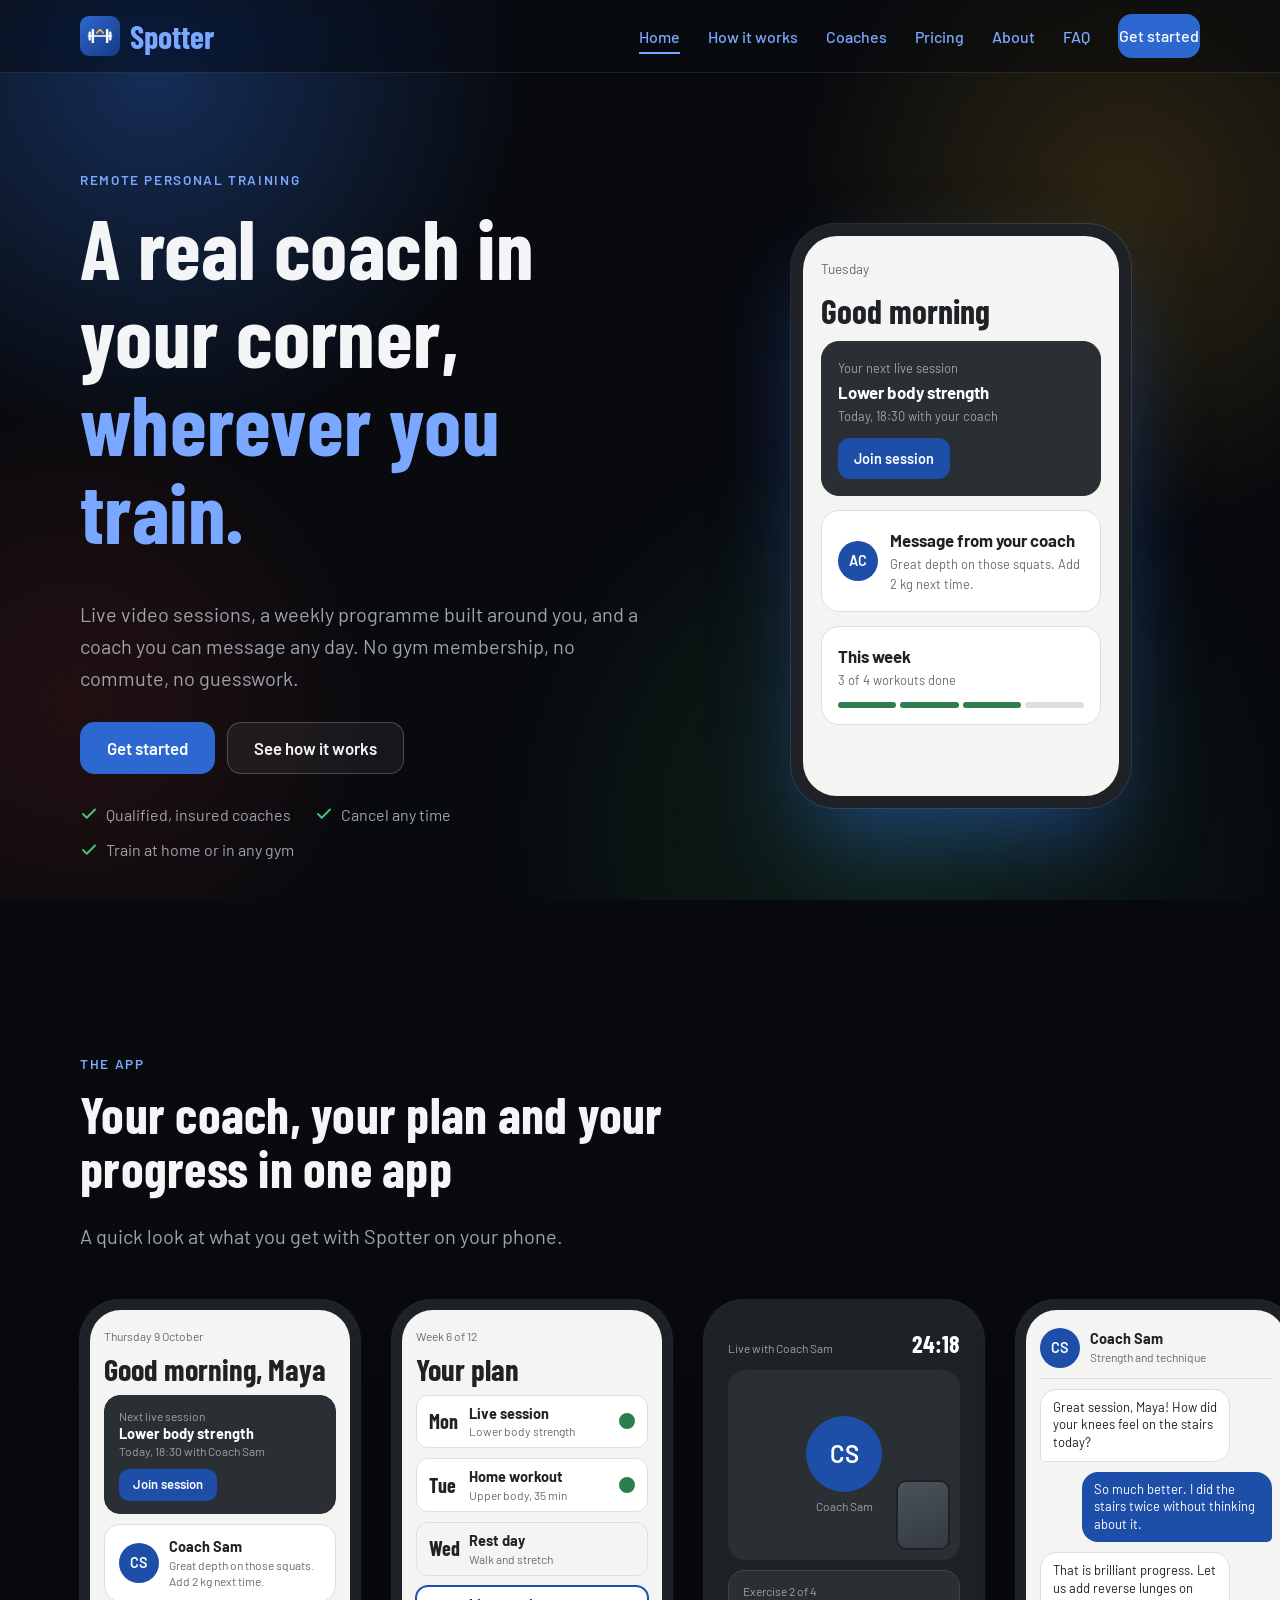
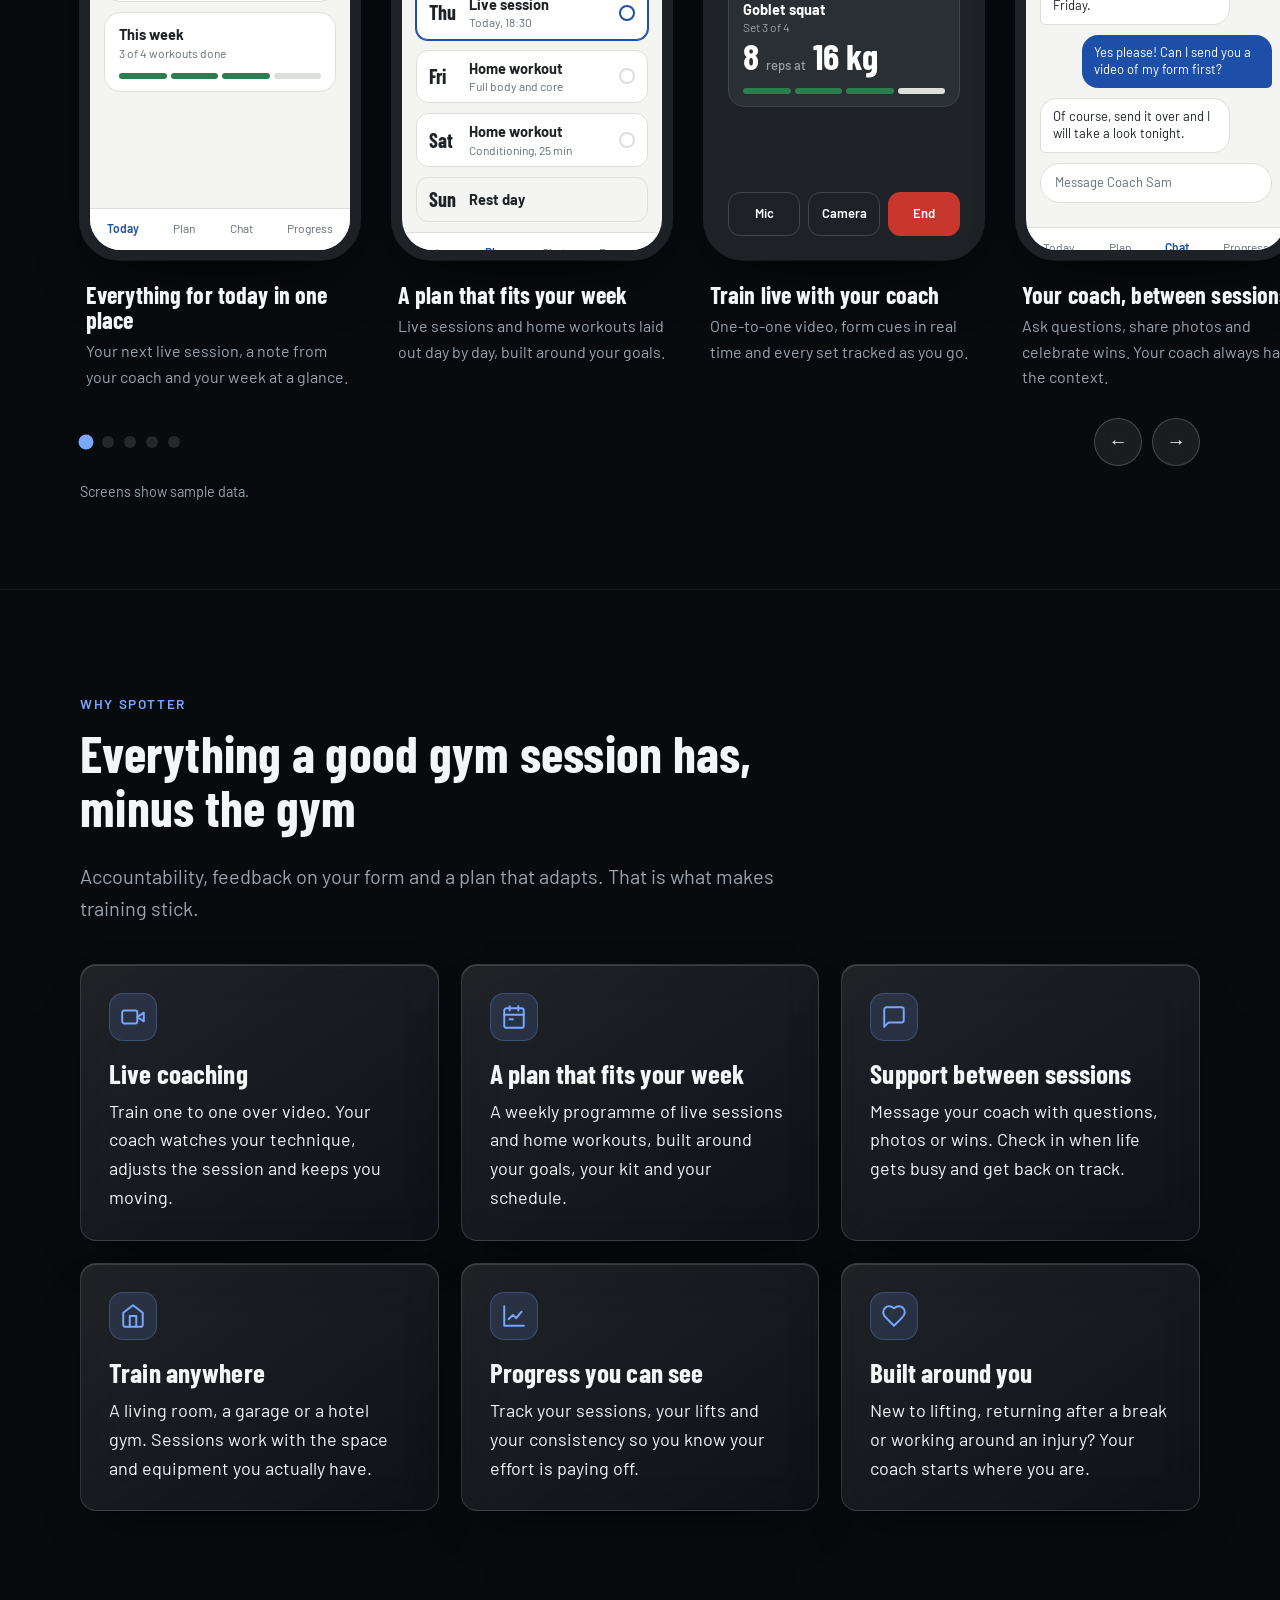
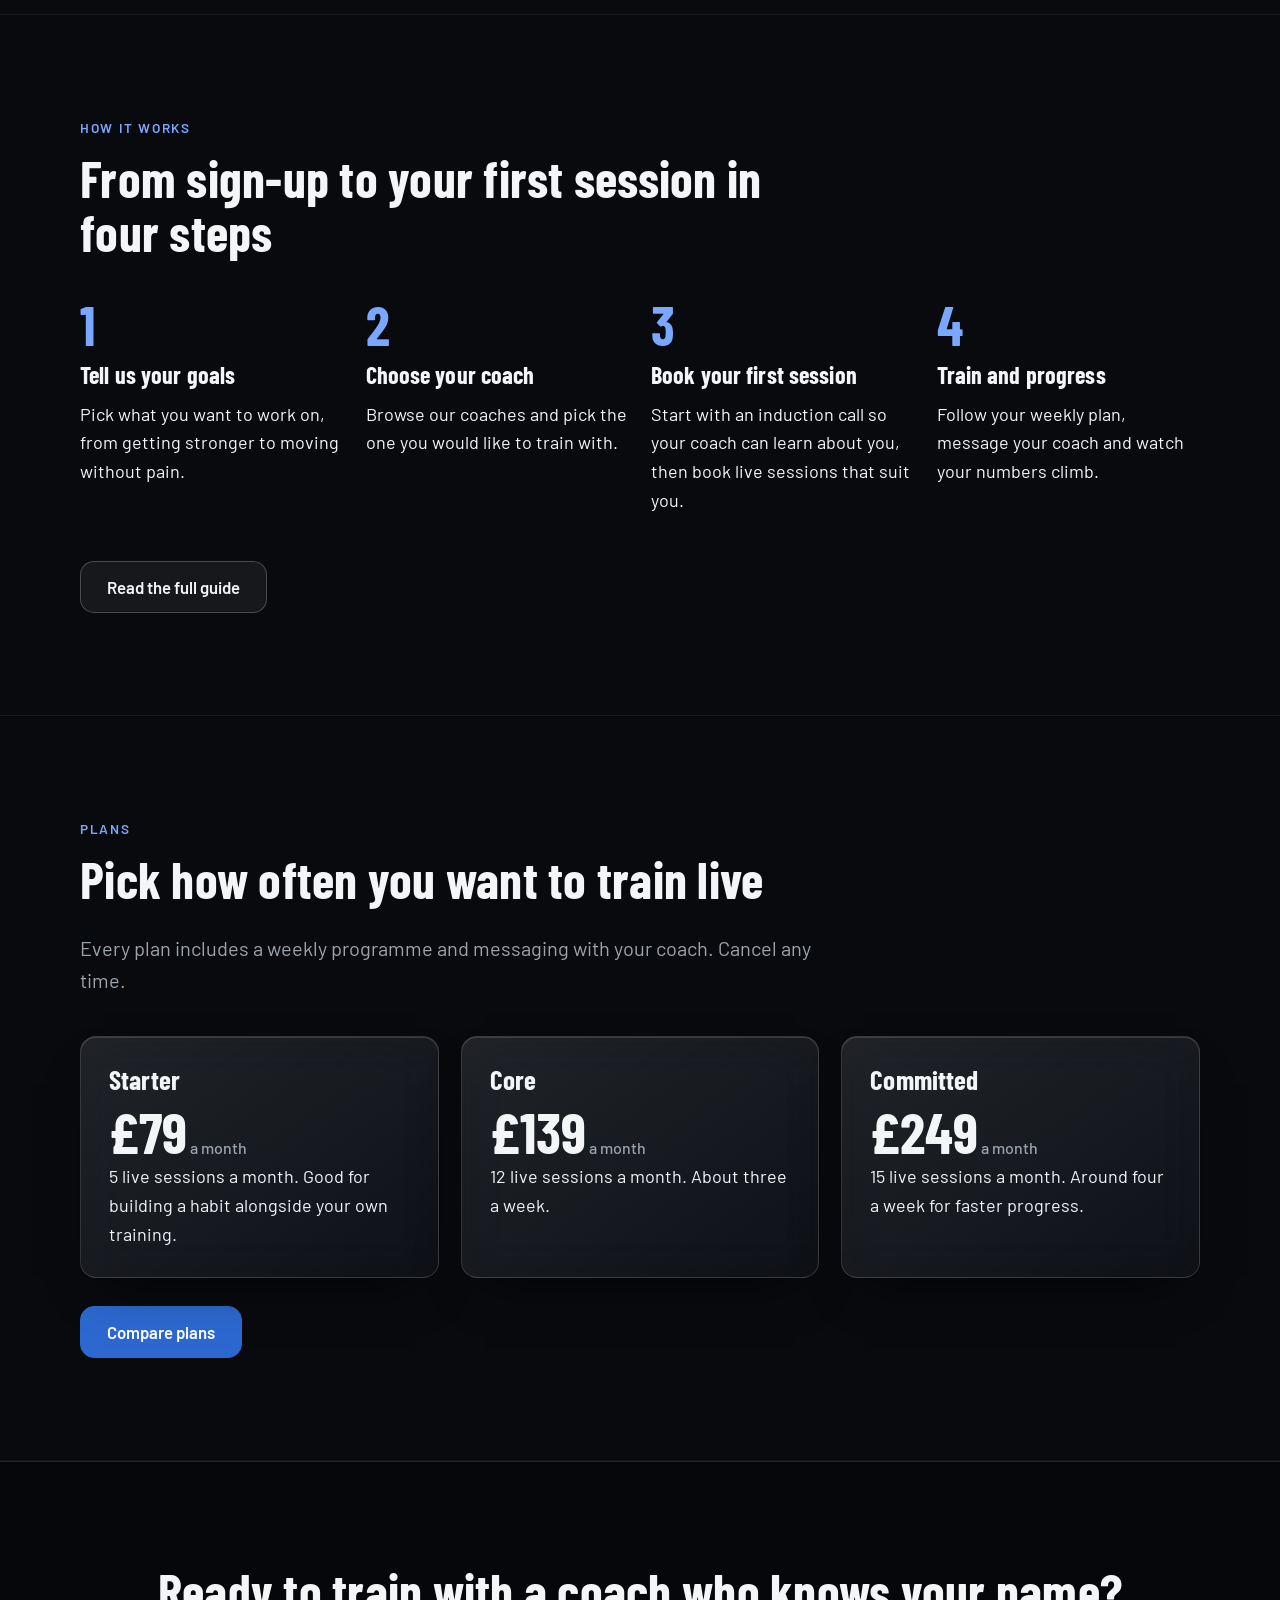
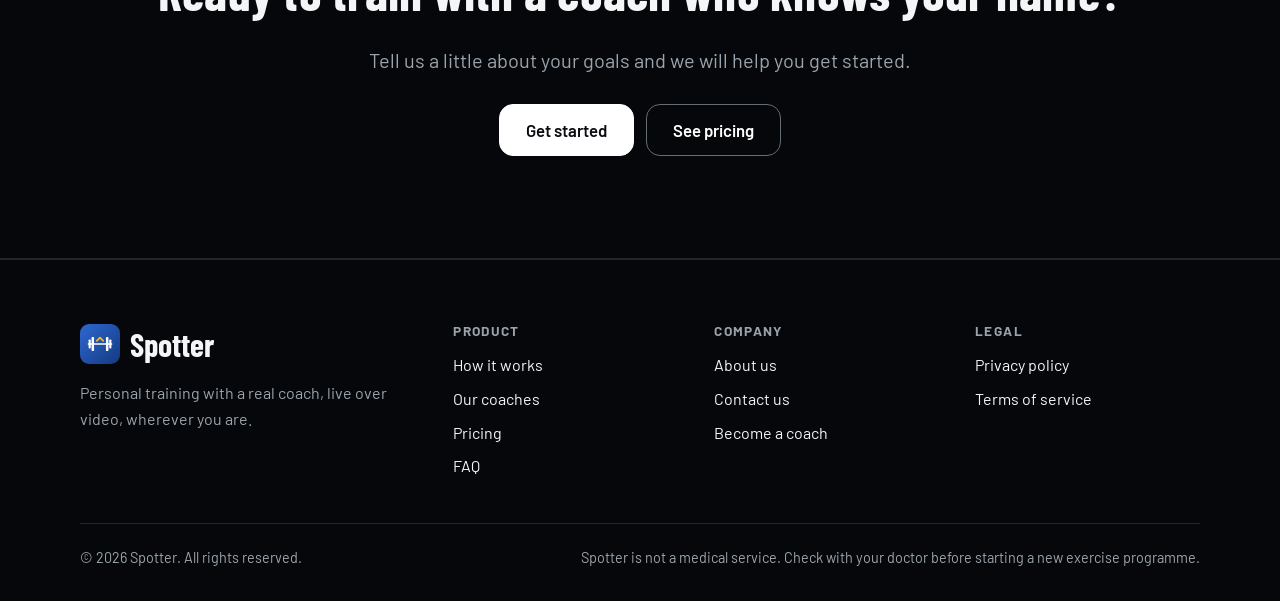
==== commit 76d34576: "Style updated" ====
--- a/spotter-website/index.html
+++ b/spotter-website/index.html
@@ -16,6 +16,8 @@
 <link rel="preconnect" href="https://fonts.gstatic.com" crossorigin>
 <link href="https://fonts.googleapis.com/css2?family=Barlow:wght@400;500;600&family=Barlow+Condensed:wght@600;700&display=swap" rel="stylesheet">
 <link rel="stylesheet" href="assets/styles.css">
+<script src="assets/config.js"></script>
+<script>(function(){var t=(window.SPOTTER_CONFIG||{}).theme;if(t==='glass'||t==='matte'){document.documentElement.setAttribute('data-theme',t);var l=document.createElement('link');l.rel='stylesheet';l.href='assets/theme-dark.css';document.head.appendChild(l);}})();</script>
 </head>
 <body class="">
 <a class="skip" href="#main">Skip to content</a>
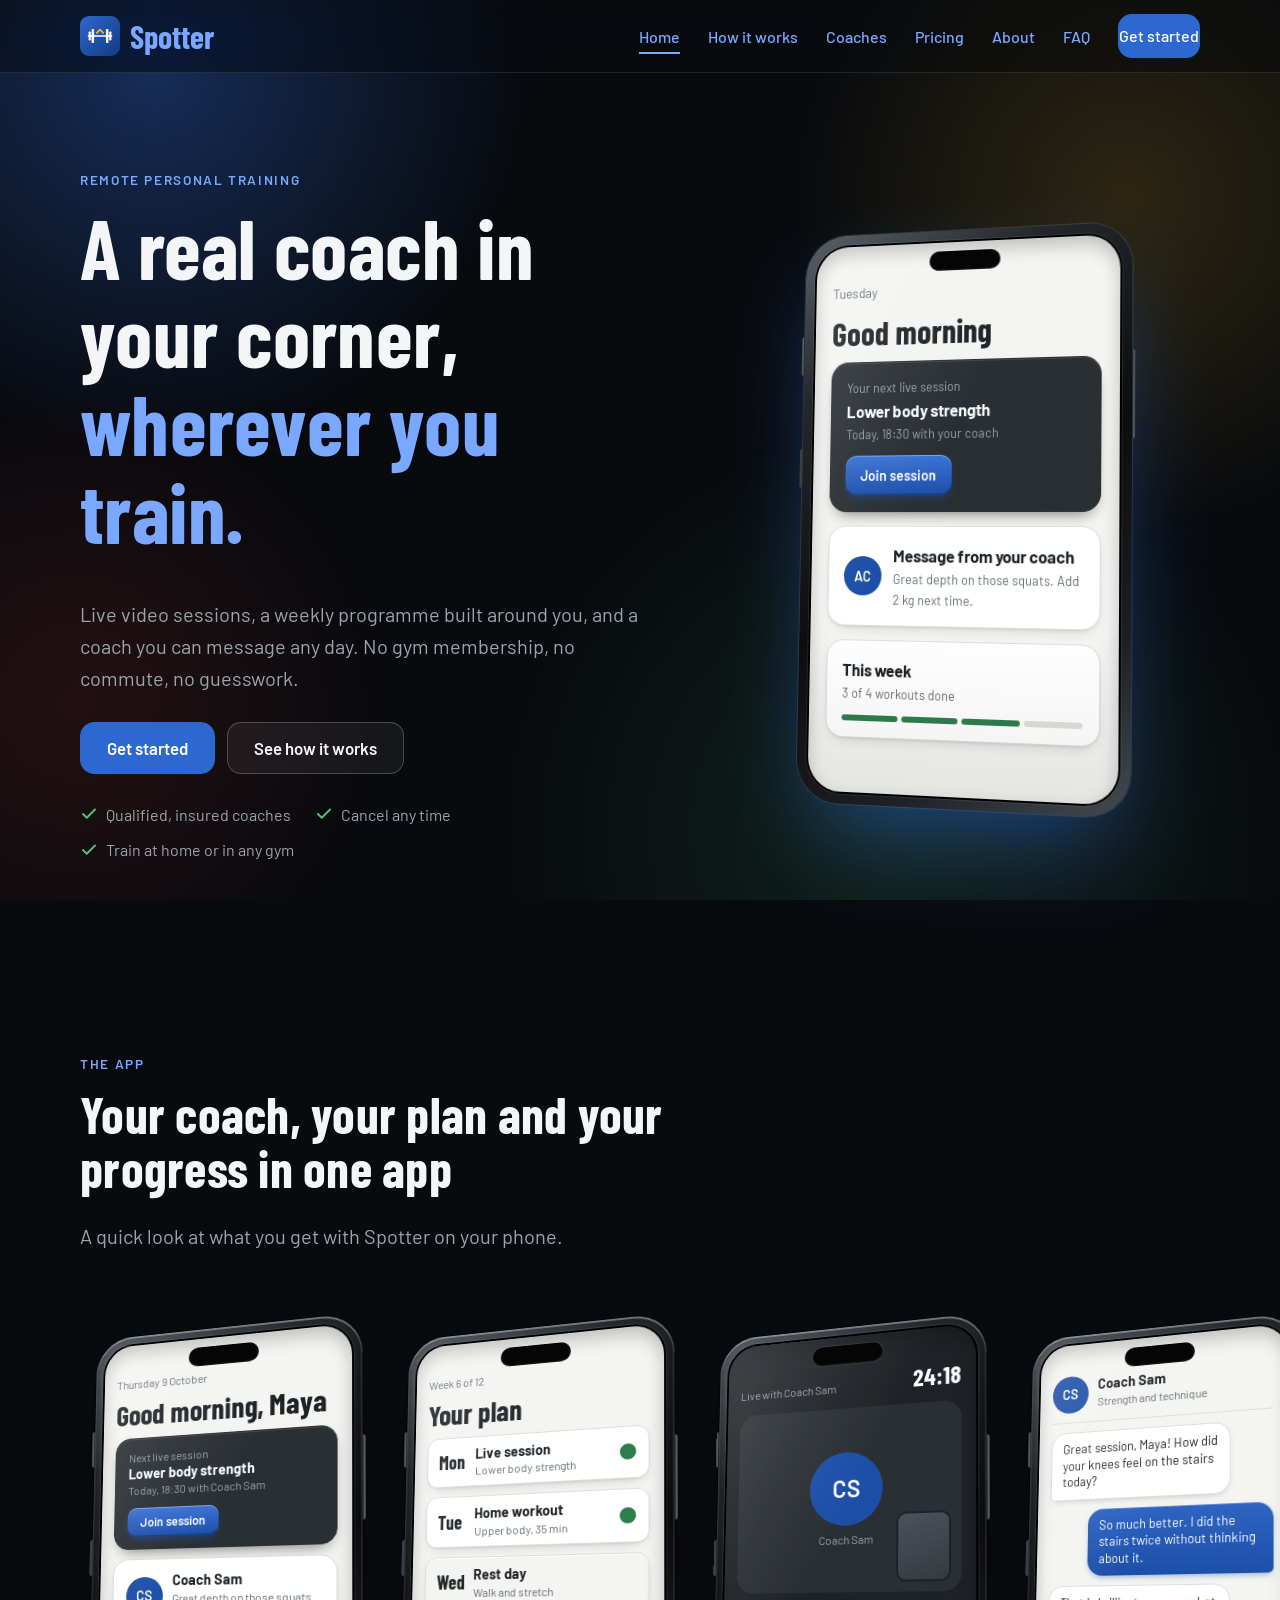
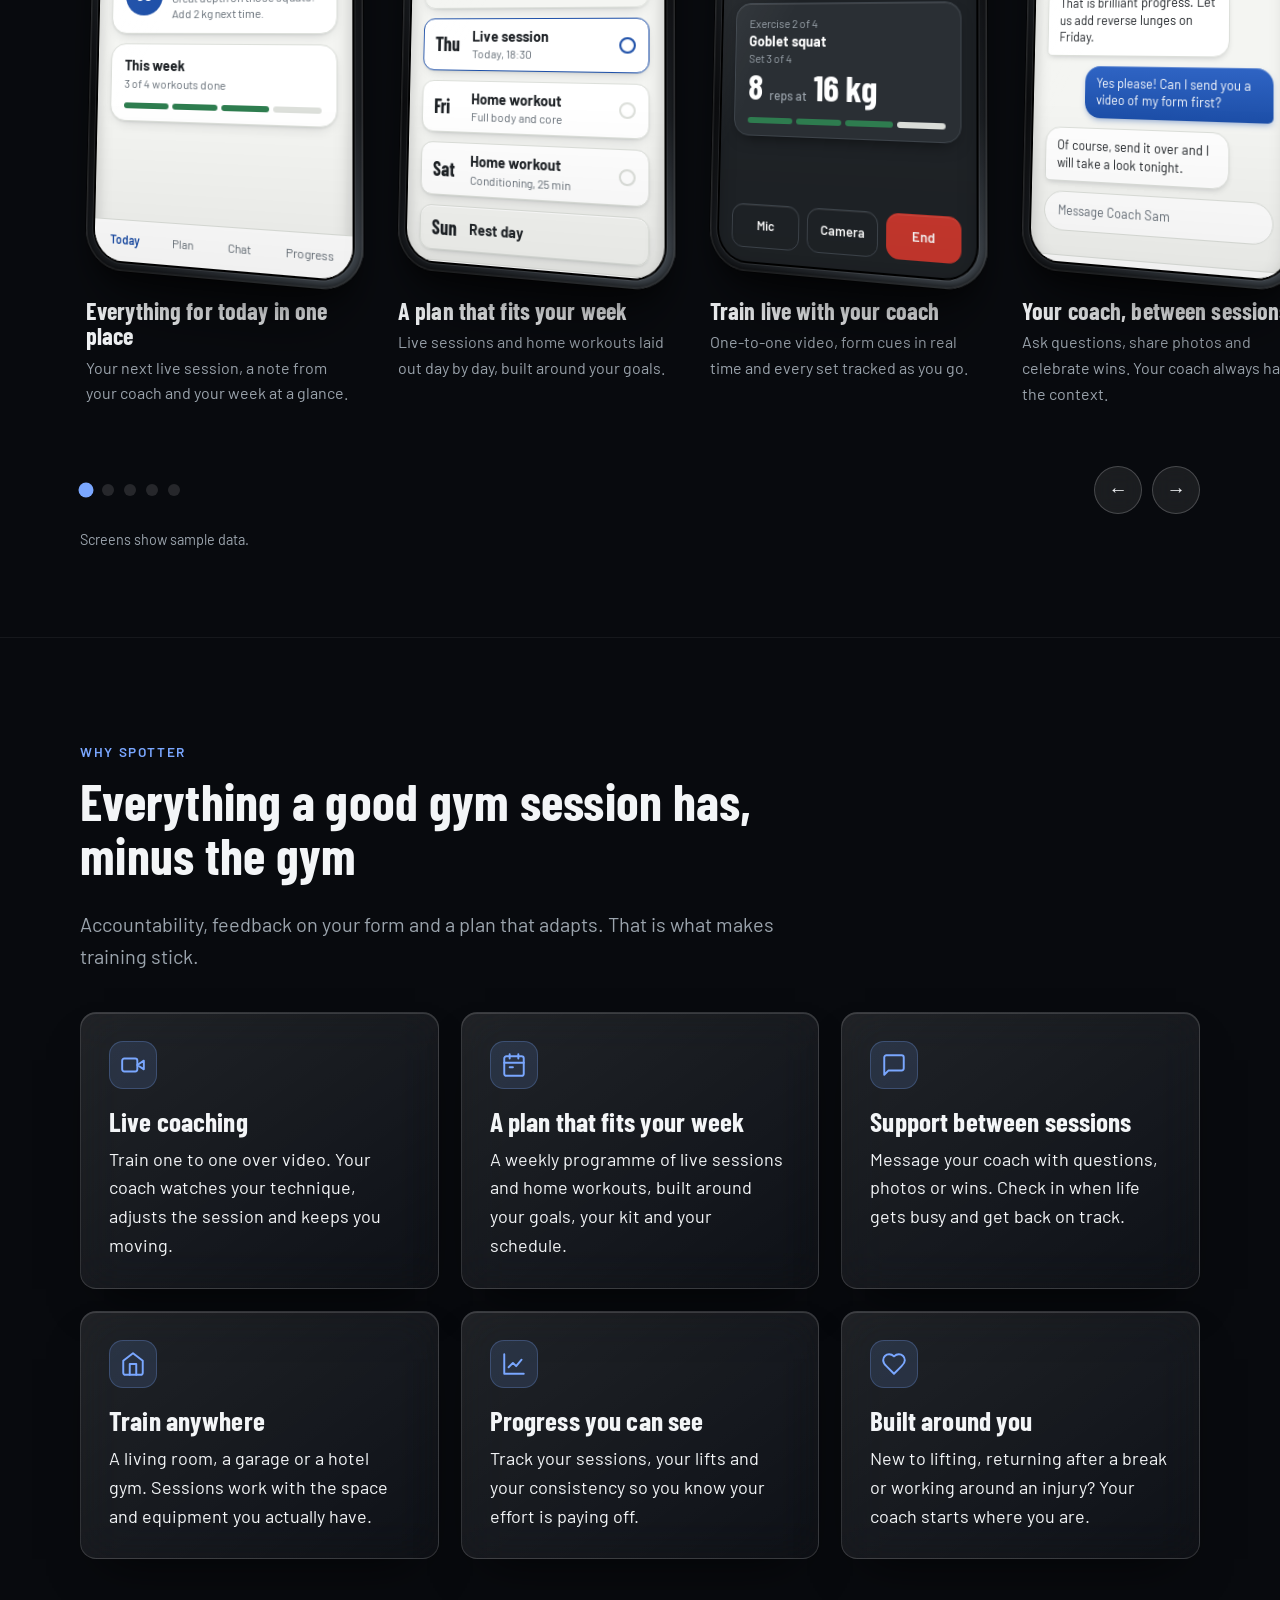
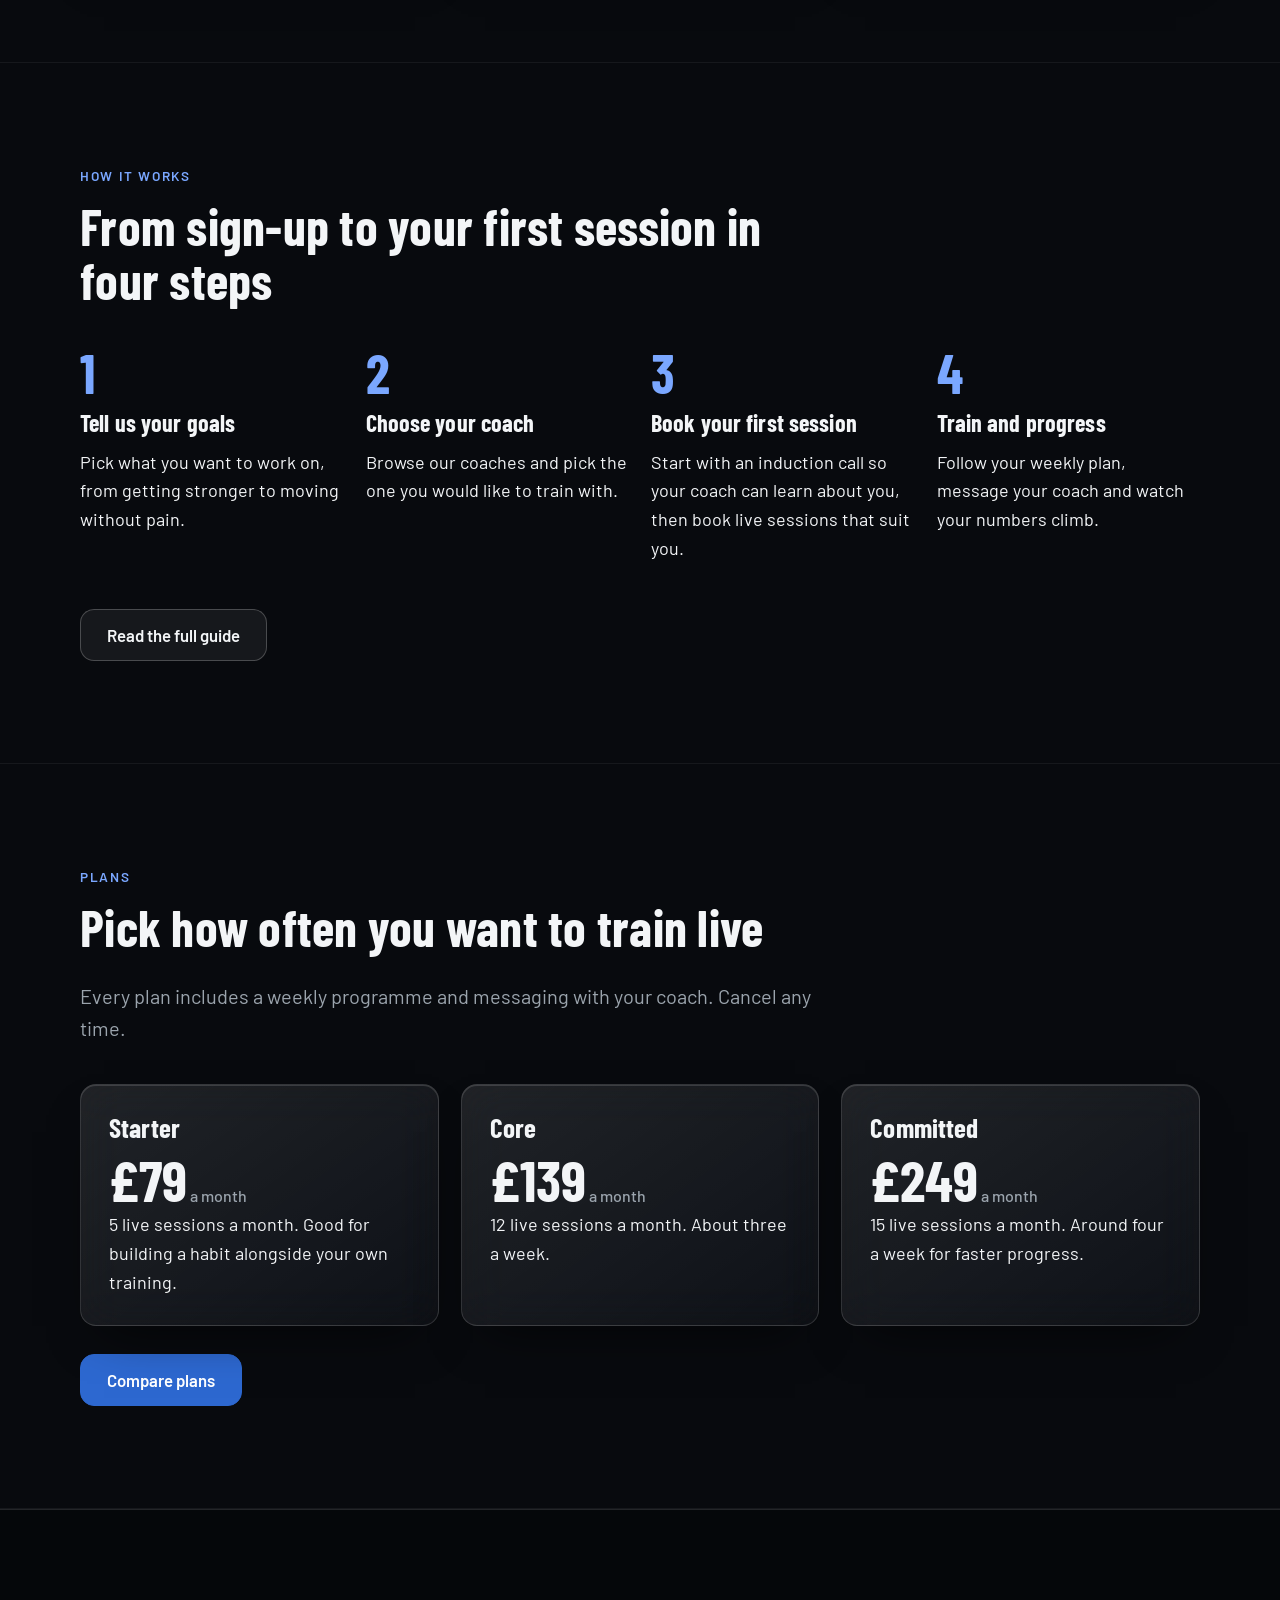
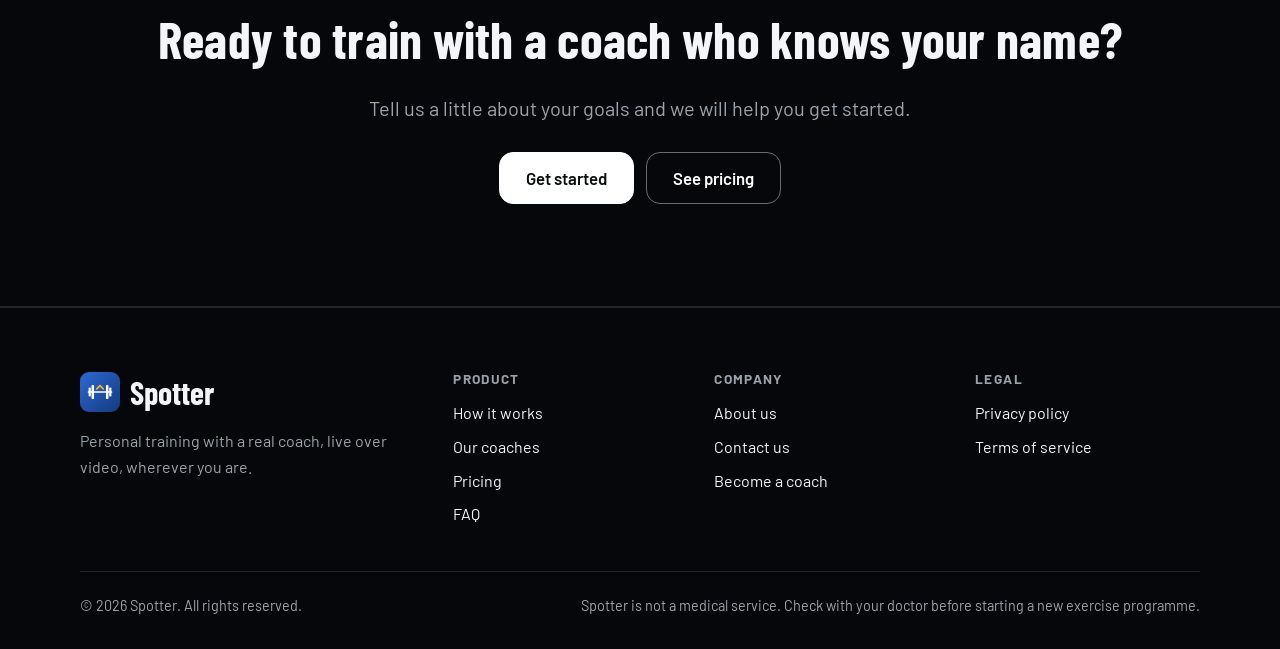
==== commit 26f4a77f: "Further Style Changes" ====
--- a/spotter-website/index.html
+++ b/spotter-website/index.html
@@ -17,7 +17,7 @@
 <link href="https://fonts.googleapis.com/css2?family=Barlow:wght@400;500;600&family=Barlow+Condensed:wght@600;700&display=swap" rel="stylesheet">
 <link rel="stylesheet" href="assets/styles.css">
 <script src="assets/config.js"></script>
-<script>(function(){var t=(window.SPOTTER_CONFIG||{}).theme;if(t==='glass'||t==='matte'){document.documentElement.setAttribute('data-theme',t);var l=document.createElement('link');l.rel='stylesheet';l.href='assets/theme-dark.css';document.head.appendChild(l);}})();</script>
+<script>(function(){var c=window.SPOTTER_CONFIG||{},d=document,h=d.documentElement;function css(f){var l=d.createElement('link');l.rel='stylesheet';l.href='assets/'+f;d.head.appendChild(l);}if(c.theme==='glass'||c.theme==='matte'){h.setAttribute('data-theme',c.theme);css('theme-dark.css');}if(c.phones==='3d'){h.classList.add('phones-3d');css('phone-3d.css');}})();</script>
 </head>
 <body class="">
 <a class="skip" href="#main">Skip to content</a>
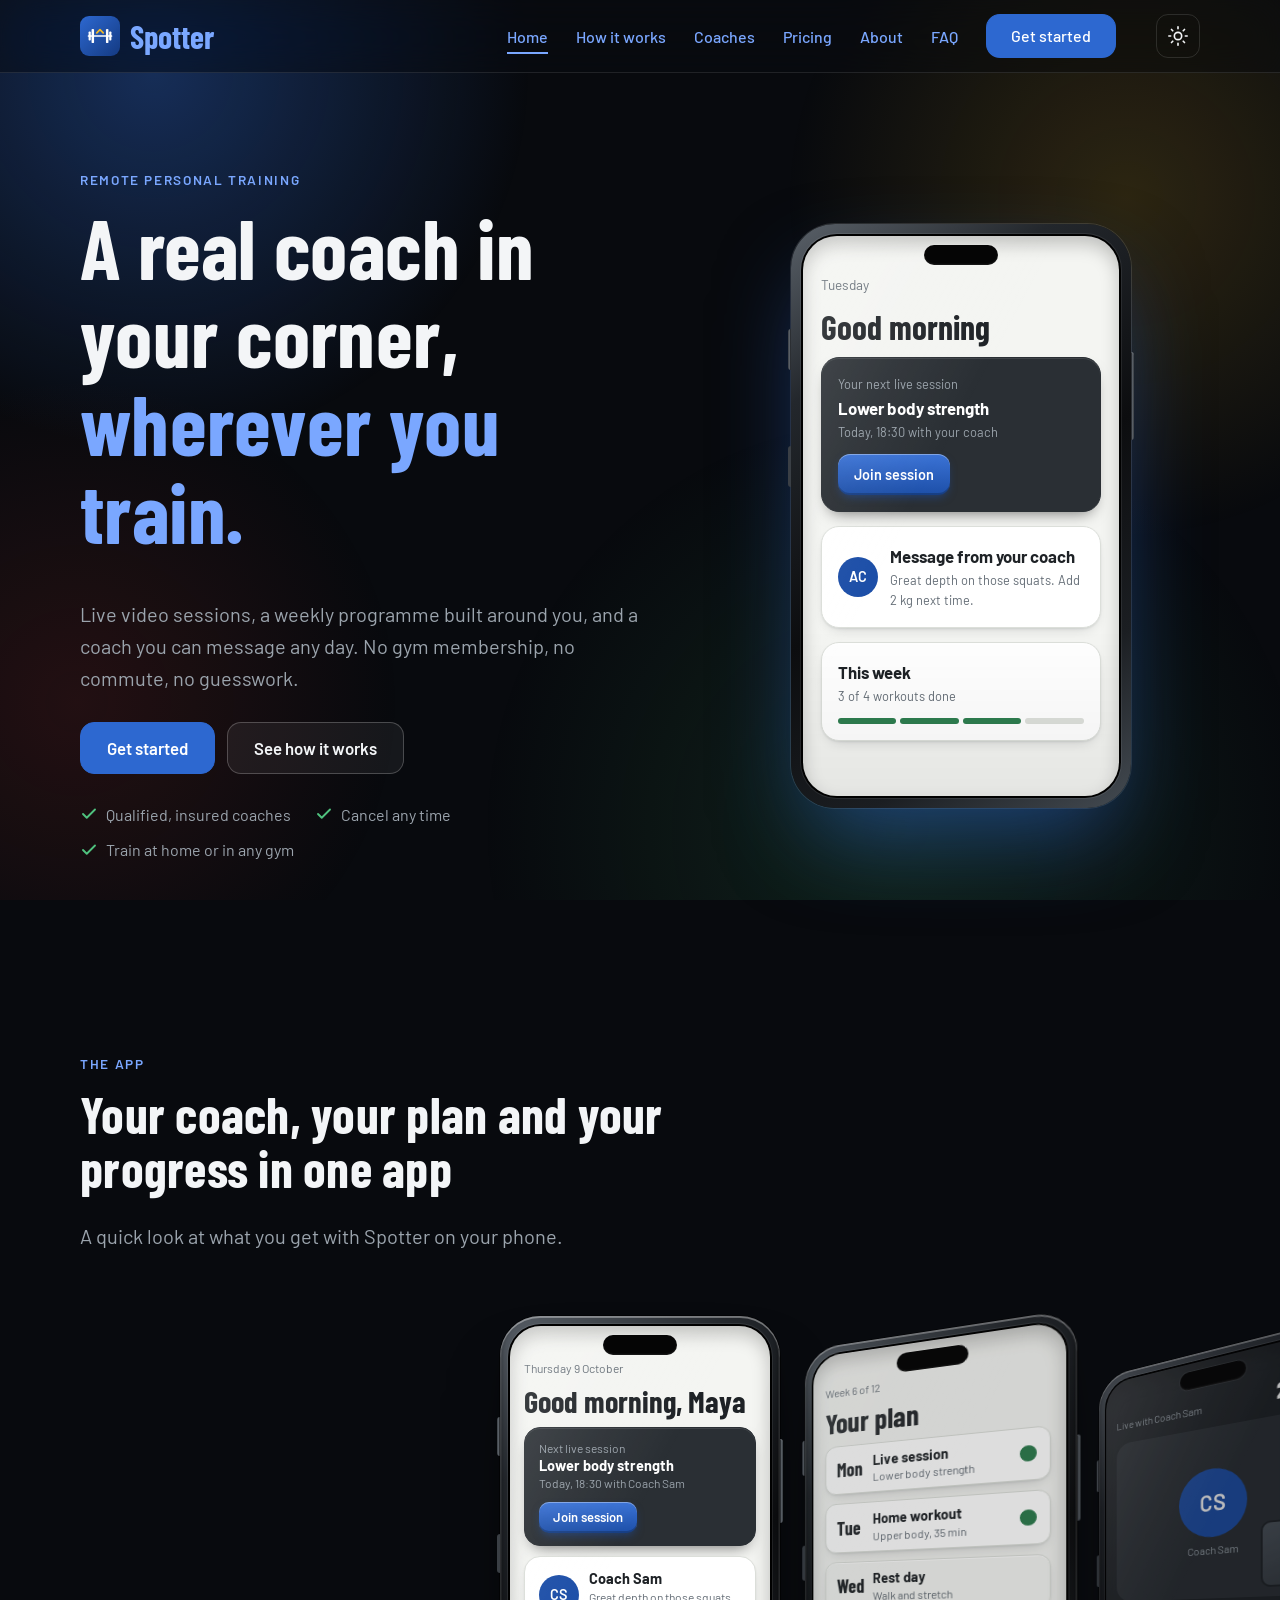
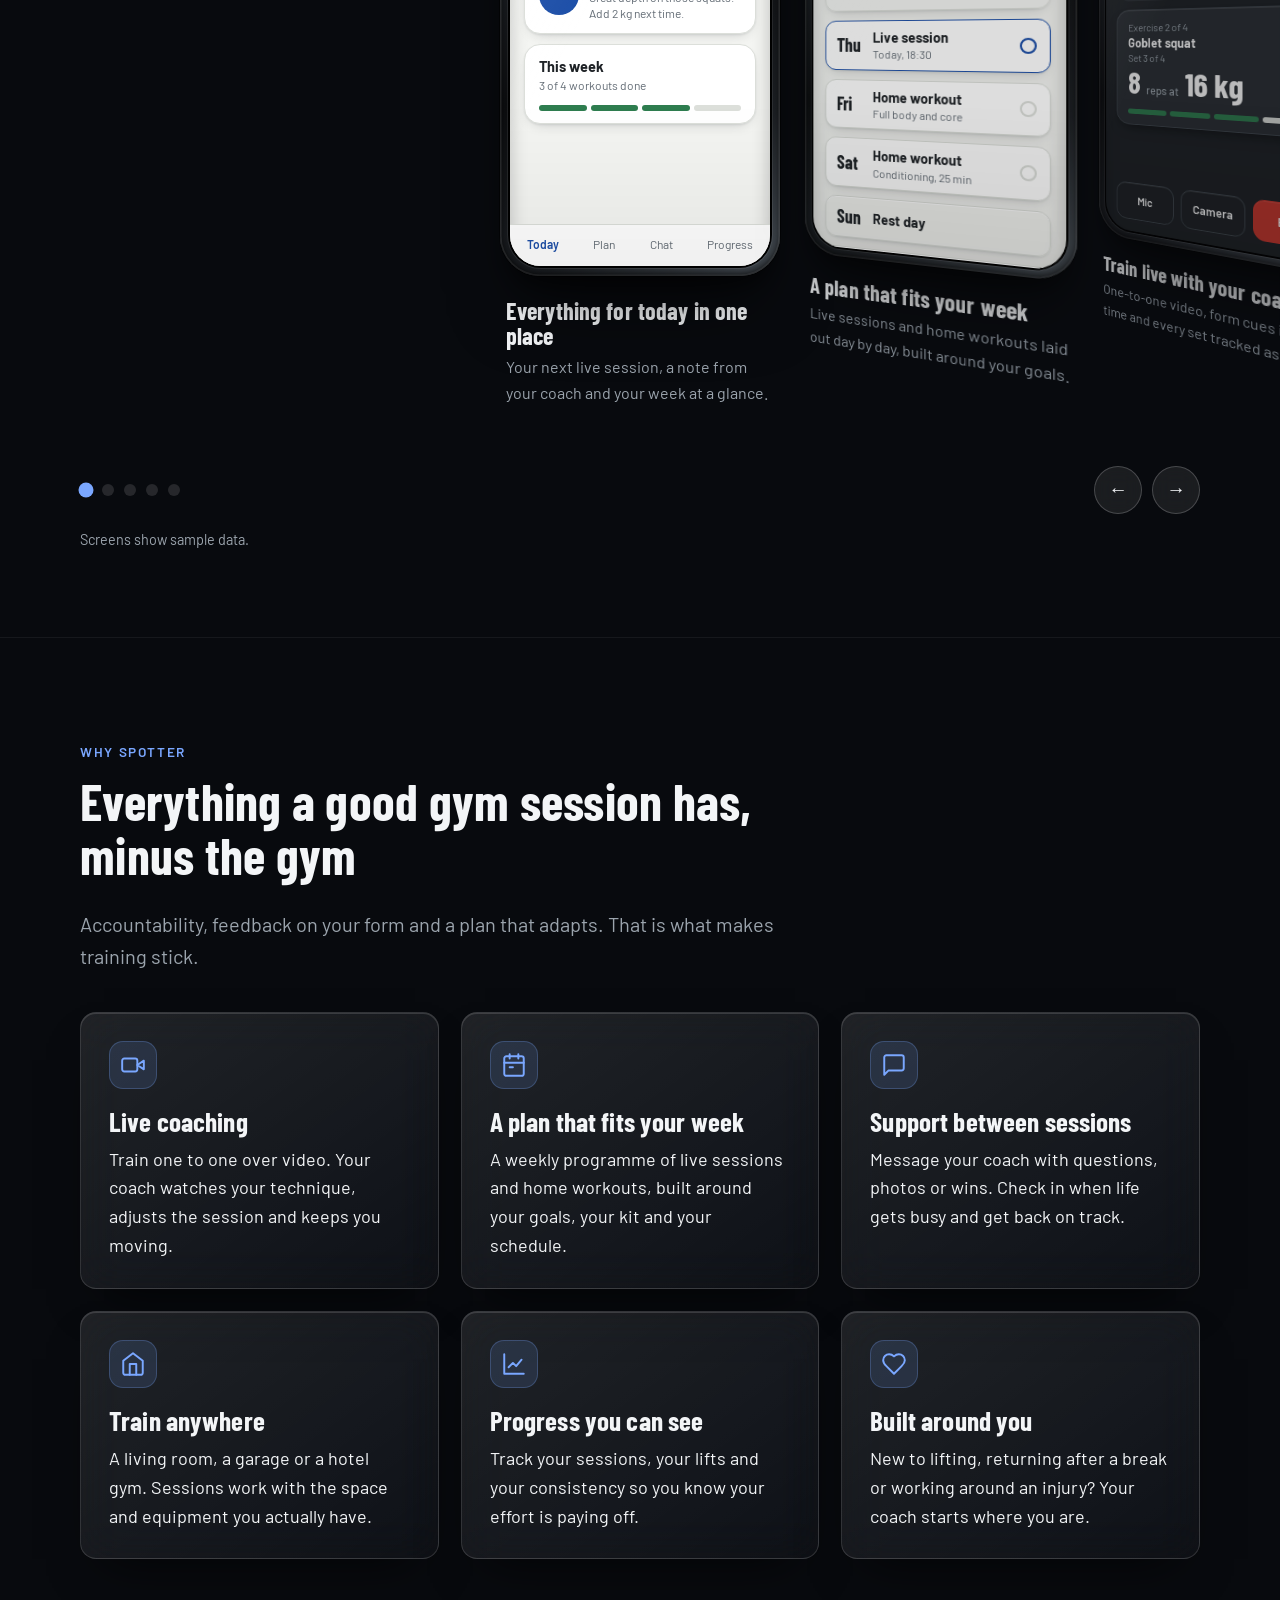
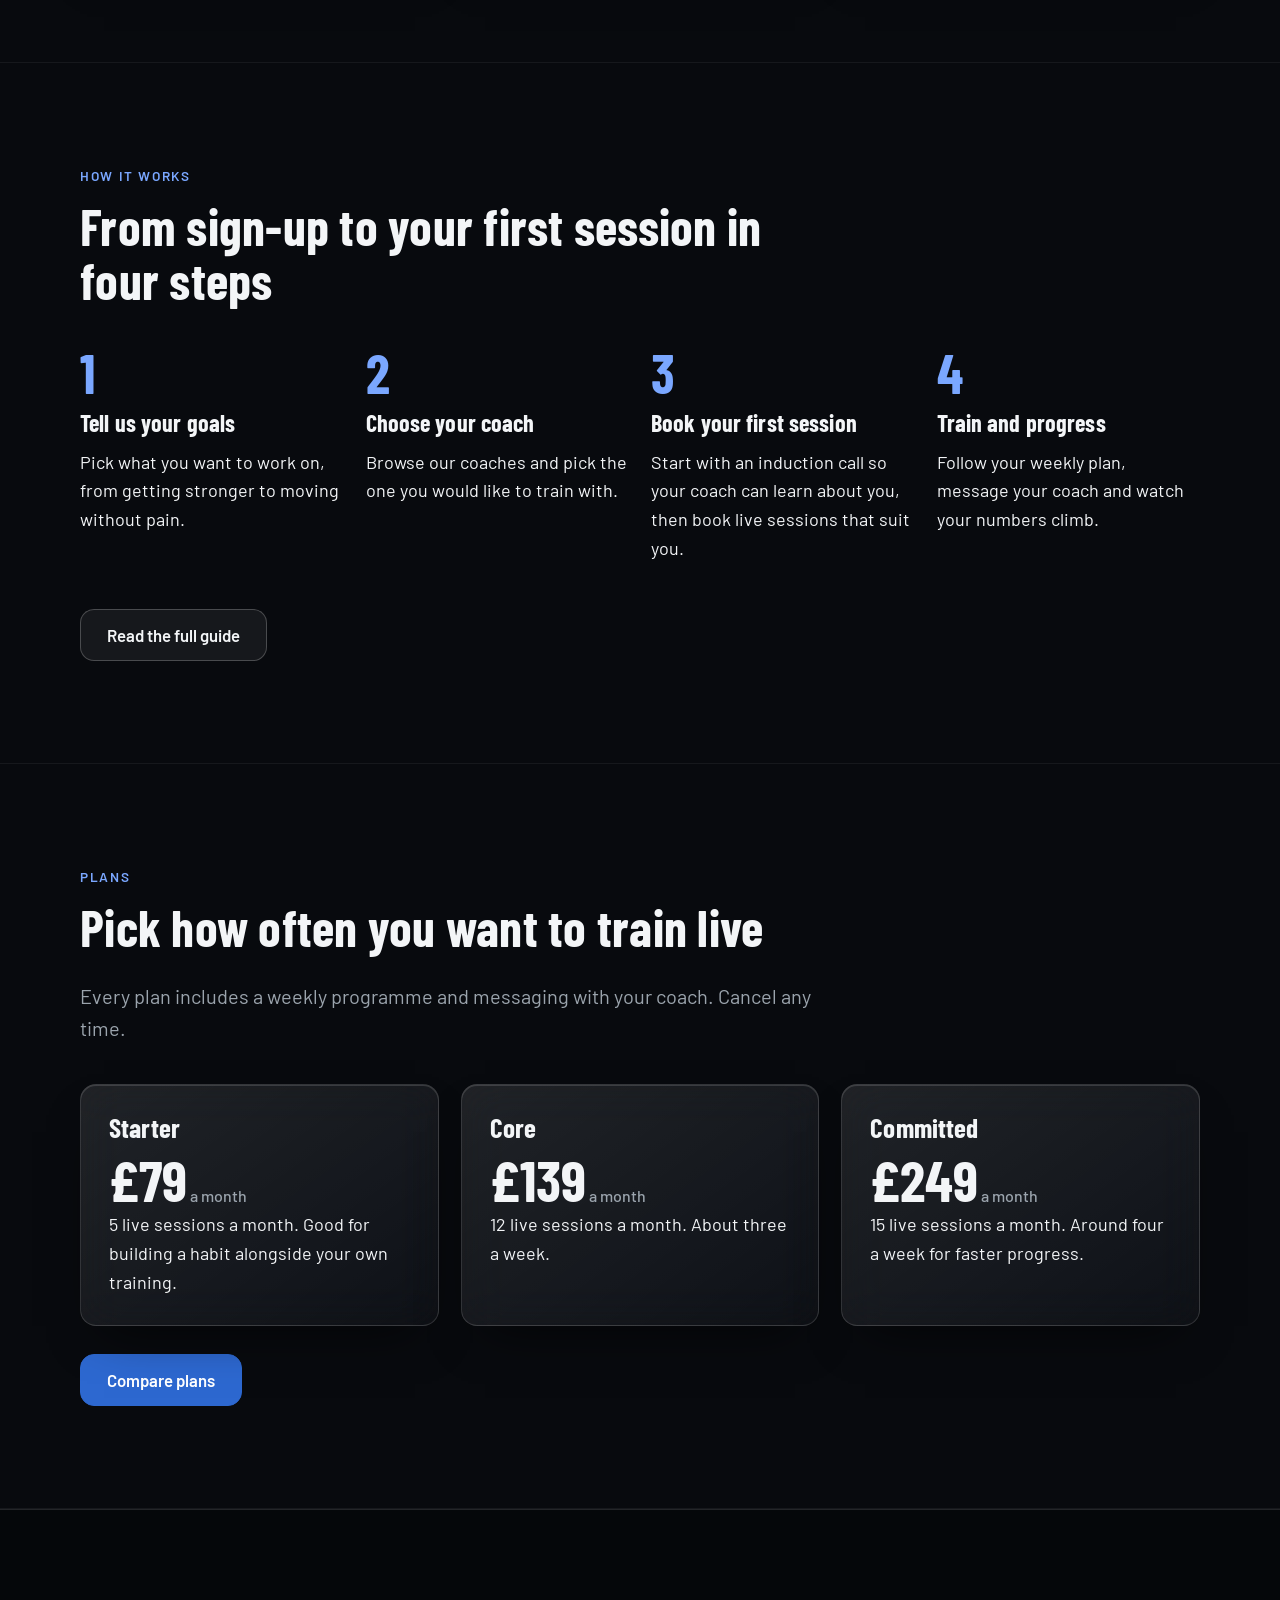
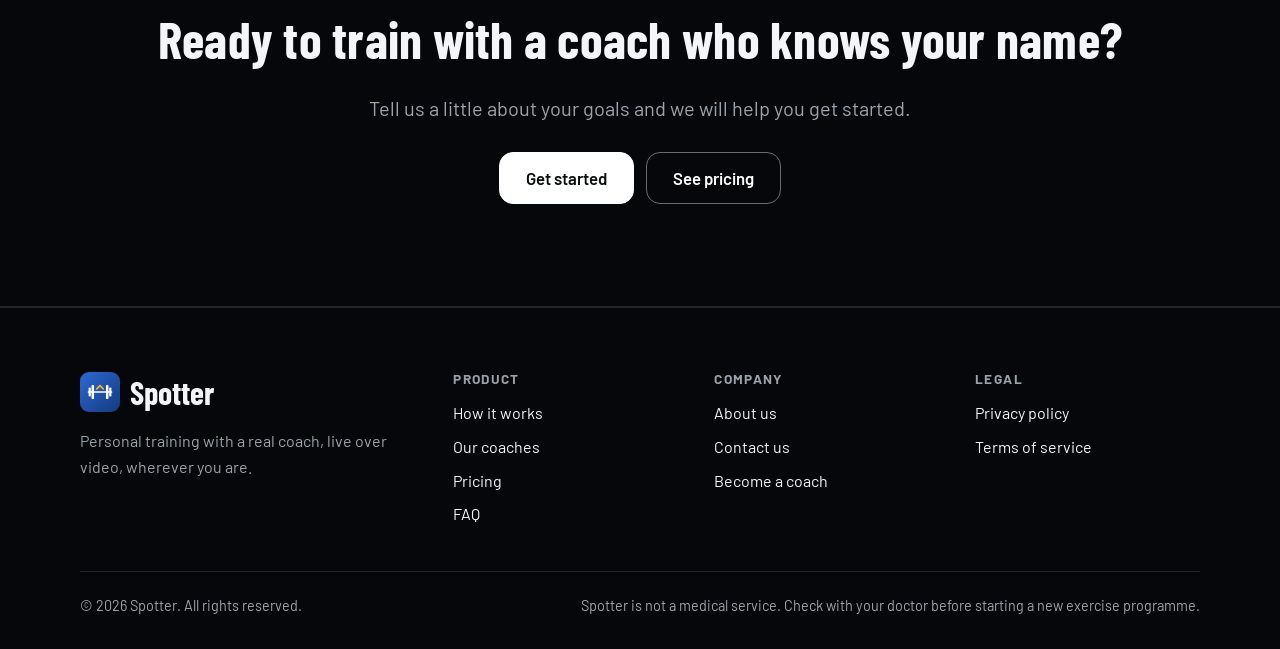
==== commit a6b07373: "Styling Changes Made" ====
--- a/spotter-website/index.html
+++ b/spotter-website/index.html
@@ -17,7 +17,7 @@
 <link href="https://fonts.googleapis.com/css2?family=Barlow:wght@400;500;600&family=Barlow+Condensed:wght@600;700&display=swap" rel="stylesheet">
 <link rel="stylesheet" href="assets/styles.css">
 <script src="assets/config.js"></script>
-<script>(function(){var c=window.SPOTTER_CONFIG||{},d=document,h=d.documentElement;function css(f){var l=d.createElement('link');l.rel='stylesheet';l.href='assets/'+f;d.head.appendChild(l);}if(c.theme==='glass'||c.theme==='matte'){h.setAttribute('data-theme',c.theme);css('theme-dark.css');}if(c.phones==='3d'){h.classList.add('phones-3d');css('phone-3d.css');}})();</script>
+<script>(function(){var c=window.SPOTTER_CONFIG||{},d=document,h=d.documentElement,s=null;try{s=localStorage.getItem('spotter-theme')}catch(e){}var dark=(c.theme==='glass'||c.theme==='matte')?c.theme:'glass';var t=s==='light'?'plain':s==='dark'?dark:c.theme;function css(f){var l=d.createElement('link');l.rel='stylesheet';l.href='assets/'+f;l.setAttribute('data-theme-css',f);d.head.appendChild(l);}var isDark=(t==='glass'||t==='matte');if(isDark){h.setAttribute('data-theme',t);h.style.backgroundColor='#080a0e';}if(isDark||c.themeToggle!==false){css('theme-dark.css');}if(c.phones==='embossed'||c.phones==='3d'){h.classList.add('phones-3d');css('phone-3d.css');}})();</script>
 </head>
 <body class="">
 <a class="skip" href="#main">Skip to content</a>
@@ -27,6 +27,7 @@
       <img class="brand-logo" src="assets/logo.svg" alt="" width="40" height="40">
       <span class="brand-name">Spotter</span>
     </a>
+    <button class="theme-toggle" type="button" aria-label="Switch to light mode" aria-pressed="false" hidden><svg class="i-sun" viewBox="0 0 24 24" fill="none" stroke="currentColor" stroke-width="1.8" stroke-linecap="round" stroke-linejoin="round" aria-hidden="true"><circle cx="12" cy="12" r="4"/><path d="M12 2v2M12 20v2M4.9 4.9l1.4 1.4M17.7 17.7l1.4 1.4M2 12h2M20 12h2M4.9 19.1l1.4-1.4M17.7 6.3l1.4-1.4"/></svg><svg class="i-moon" viewBox="0 0 24 24" fill="none" stroke="currentColor" stroke-width="1.8" stroke-linecap="round" stroke-linejoin="round" aria-hidden="true"><path d="M21 12.8A9 9 0 1 1 11.2 3a7 7 0 0 0 9.8 9.8z"/></svg></button>
     <button class="nav-toggle" aria-expanded="false" aria-controls="nav-links" aria-label="Menu">
       <svg viewBox="0 0 24 24" fill="none" stroke="currentColor" stroke-width="1.8" stroke-linecap="round" stroke-linejoin="round" aria-hidden="true"><path d="M4 6h16M4 12h16M4 18h16"/></svg>
     </button>
--- a/spotter-website/assets/styles.css
+++ b/spotter-website/assets/styles.css
@@ -271,3 +271,38 @@
 /* Keep the header button text white (nav link colour would otherwise win) */
 .nav-links a.btn { color: #fff; border-bottom-color: var(--blue); }
 .nav-links a.btn:hover { color: #fff; }
+
+/* Curved gallery: the centre screen faces you and the others angle away, like standing inside a cylinder.
+   Applied only when assets/config.js has  carousel: 'curved'  (script.js adds the .curved class). */
+.carousel.curved .carousel-track { perspective: 1000px; perspective-origin: 50% 45%; padding-inline: calc(50% - 140px); scroll-padding-inline: 0; gap: 18px; overflow-y: hidden; }
+.carousel.curved .slide { scroll-snap-align: center; transform: rotateY(var(--rot, 0deg)) translateX(var(--tx, 0px)) scale(var(--scale, 1)); opacity: var(--op, 1); transform-origin: 50% 50%; backface-visibility: hidden; }
+.carousel.curved .slide figcaption { transition: opacity .3s ease; }
+@media (max-width: 760px) { .carousel.curved .carousel-track { perspective: 800px; } }
+
+/* Light / dark switch in the header */
+.nav { justify-content: flex-start; }
+.brand { margin-right: auto; }
+.nav-links { order: 2; }
+.theme-toggle { order: 3; display: inline-grid; place-items: center; width: 44px; height: 44px; border-radius: 12px; border: 1.5px solid var(--line); background: transparent; color: var(--ink); cursor: pointer; margin-left: 20px; }
+.theme-toggle[hidden] { display: none; }
+.theme-toggle:hover { background: var(--mist); }
+.theme-toggle svg { width: 22px; height: 22px; grid-area: 1 / 1; }
+.theme-toggle .i-sun { display: none; }
+:root[data-theme] .theme-toggle .i-sun { display: block; }
+:root[data-theme] .theme-toggle .i-moon { display: none; }
+.nav-toggle { order: 4; }
+@media (max-width: 760px) { .theme-toggle { margin-left: 0; margin-right: 10px; } }
+
+/* Switching light and dark: colours glide over about a second, with a sunset (to dark) or sunrise (to light) glow. */
+html.theme-fade, html.theme-fade *, html.theme-fade *::before, html.theme-fade *::after {
+  transition: background-color .9s ease, color .9s ease, border-color .9s ease, box-shadow .9s ease, fill .9s ease, stroke .9s ease, opacity .9s ease !important;
+}
+.theme-wash { position: fixed; inset: 0; z-index: 1000; pointer-events: none; opacity: 0; }
+.theme-wash.sunset { background: linear-gradient(to top, rgba(255, 120, 50, .62), rgba(190, 70, 120, .4) 45%, rgba(40, 40, 110, .22) 80%, transparent); animation: wash .95s ease-in-out forwards; }
+.theme-wash.sunrise { background: linear-gradient(to top, rgba(255, 175, 70, .6), rgba(255, 215, 150, .4) 45%, rgba(255, 245, 220, .2) 80%, transparent); animation: wash .95s ease-in-out forwards; }
+@keyframes wash { 0% { opacity: 0; } 45% { opacity: 1; } 100% { opacity: 0; } }
+@media (prefers-reduced-motion: reduce) { html.theme-fade, html.theme-fade * { transition: none !important; } .theme-wash { display: none; } }
+
+/* Header button: give the text breathing room on both sides (the nav link padding was overriding the button's) */
+.nav-links a.btn { padding: 0 24px; }
+@media (max-width: 760px) { .nav-links a.btn { padding: 0 24px; } }
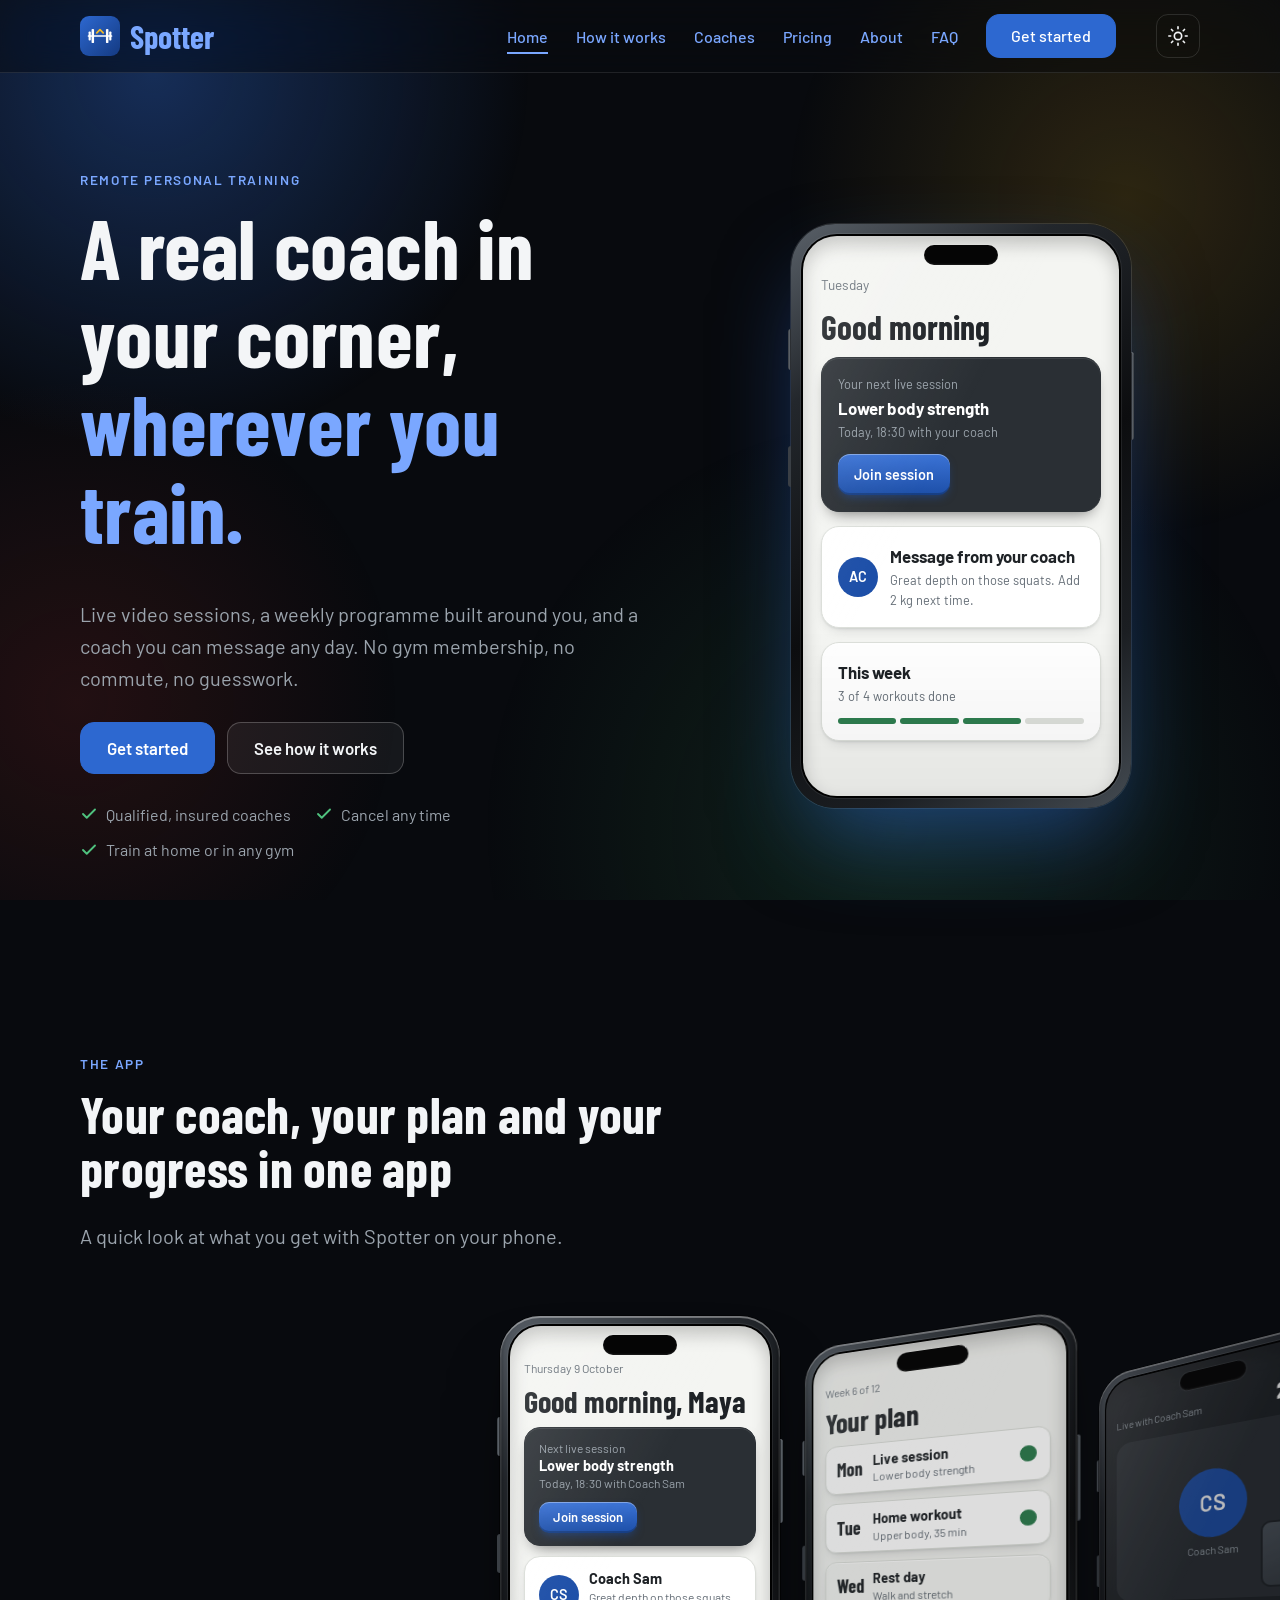
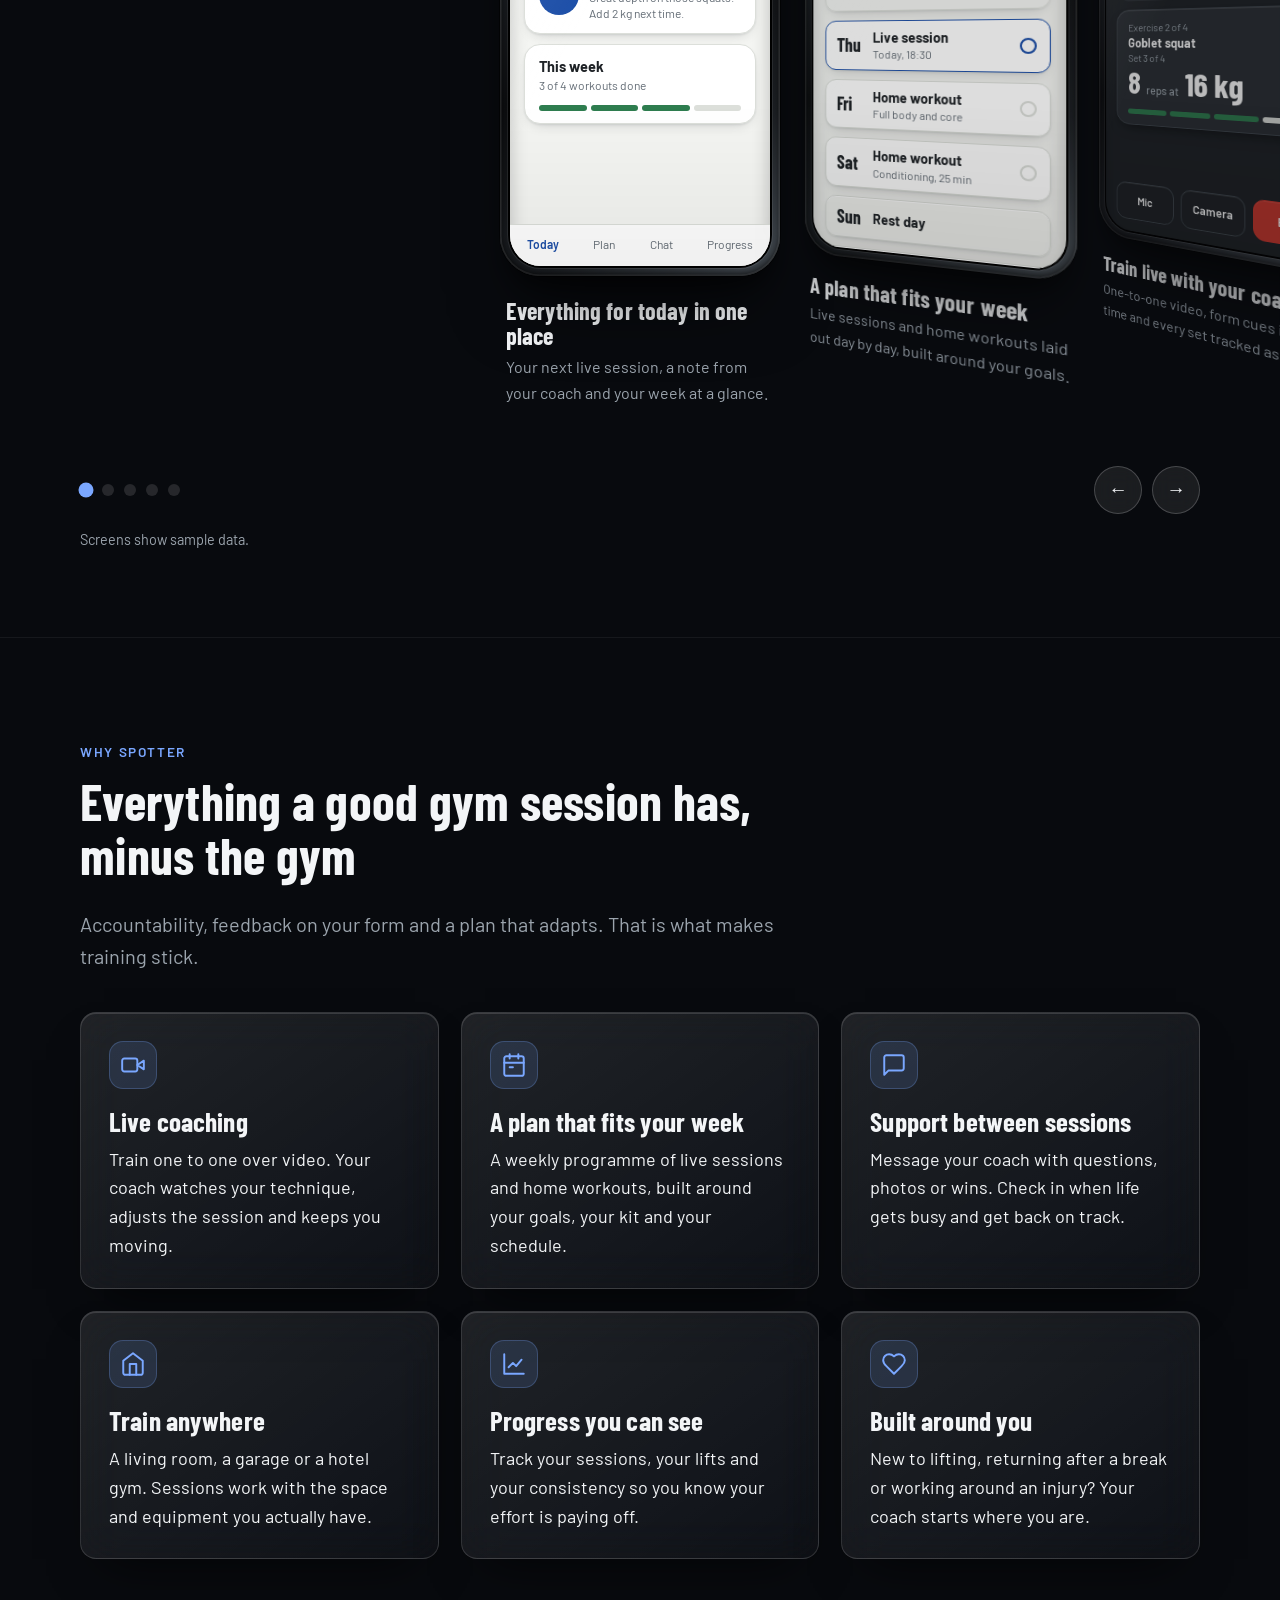
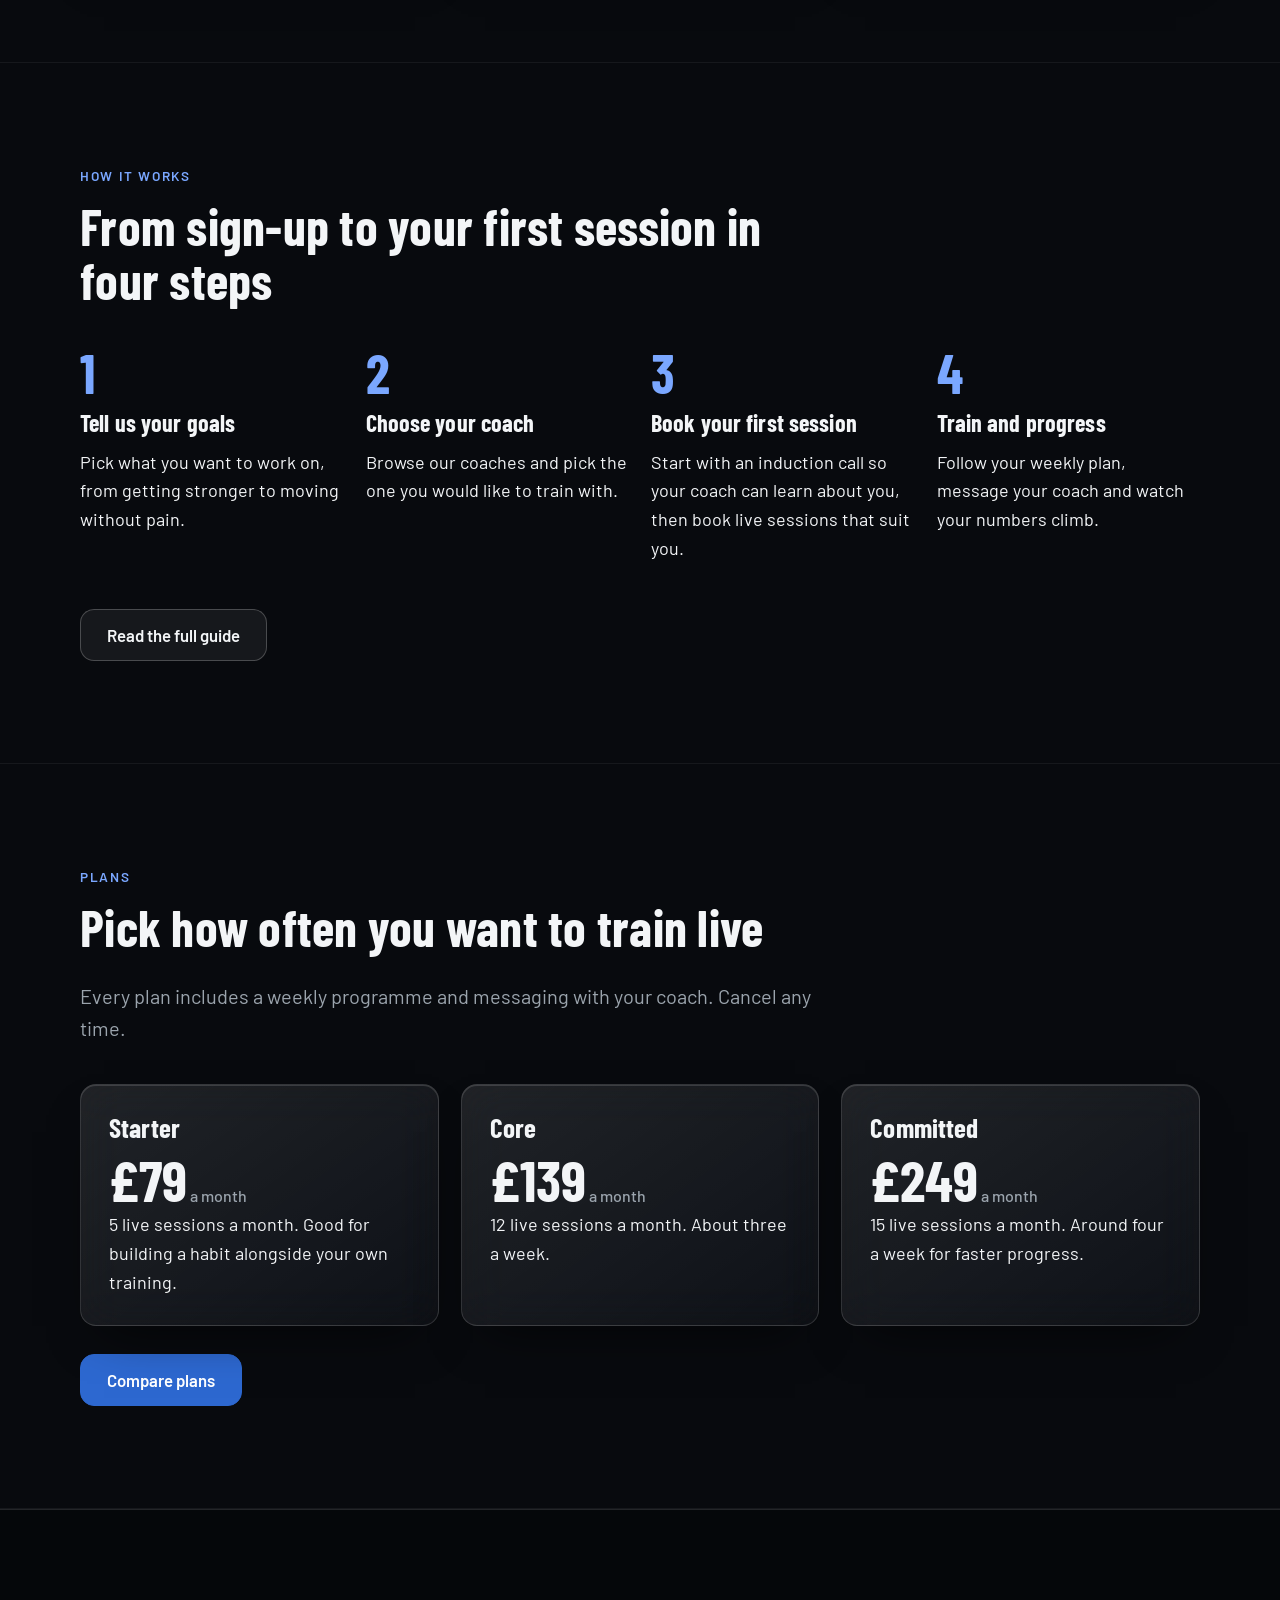
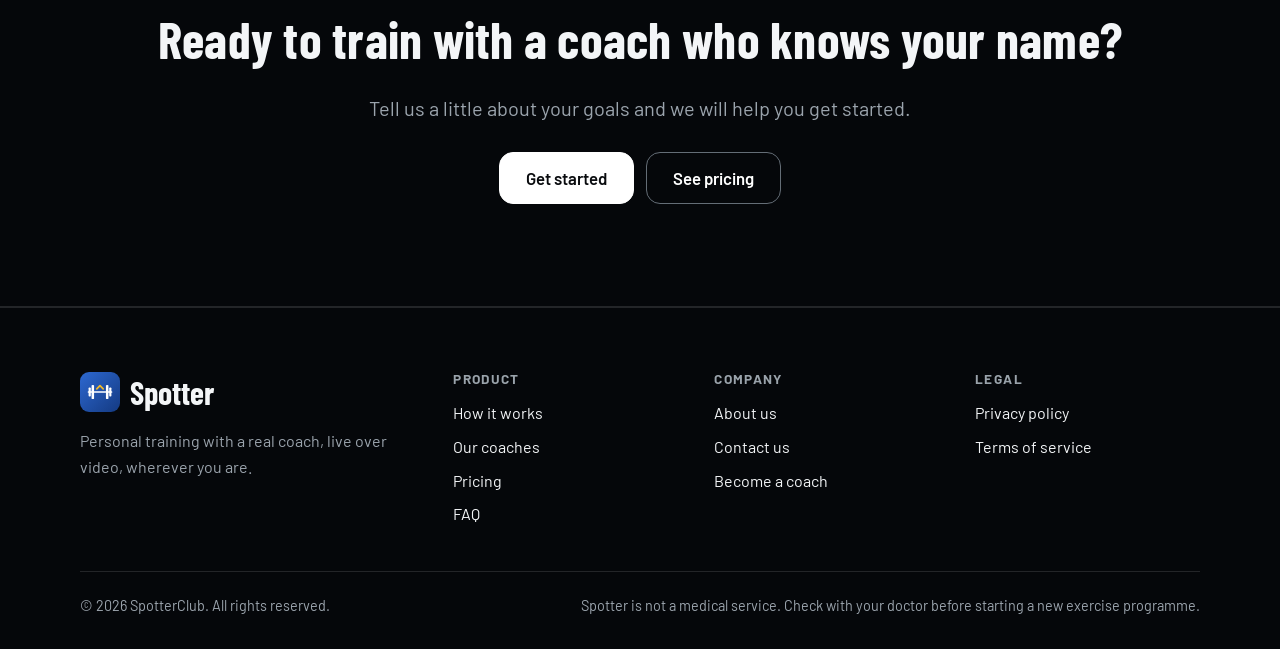
==== commit a07171ce: "Updated Footer" ====
--- a/spotter-website/index.html
+++ b/spotter-website/index.html
@@ -173,7 +173,7 @@
         <li><a href="privacy.html">Privacy policy</a></li><li><a href="terms.html">Terms of service</a></li></ul></div>
     </div>
     <div class="footer-bottom">
-      <span>&copy; <span id="year">2026</span> Spotter. All rights reserved.</span>
+      <span>&copy; <span id="year">2026</span> SpotterClub. All rights reserved.</span>
       <span>Spotter is not a medical service. Check with your doctor before starting a new exercise programme.</span>
     </div>
   </div>
--- a/spotter-website/assets/styles.css
+++ b/spotter-website/assets/styles.css
@@ -197,7 +197,7 @@
   .footer-grid { grid-template-columns: 1fr; }
 }
 @media (prefers-reduced-motion: reduce) { html { scroll-behavior: auto; } .btn { transition: none; } }
-
+
 
 /* App screenshots carousel */
 .showcase { padding-bottom: clamp(40px, 6vw, 72px); overflow: hidden; }
@@ -266,18 +266,18 @@
 .arrow { width: 48px; height: 48px; border-radius: 50%; border: 1.5px solid var(--line); background: var(--paper); font-size: 1.2rem; cursor: pointer; color: var(--ink); }
 .arrow:hover { background: var(--mist); }
 .shot-note { margin-top: 14px; font-size: .9rem; color: var(--slate); }
-@media (prefers-reduced-motion: reduce) { .carousel-track { scroll-behavior: auto; } }
+@media (prefers-reduced-motion: reduce) { .carousel-track { scroll-behavior: auto; } }
 
 /* Keep the header button text white (nav link colour would otherwise win) */
 .nav-links a.btn { color: #fff; border-bottom-color: var(--blue); }
-.nav-links a.btn:hover { color: #fff; }
+.nav-links a.btn:hover { color: #fff; }
 
 /* Curved gallery: the centre screen faces you and the others angle away, like standing inside a cylinder.
    Applied only when assets/config.js has  carousel: 'curved'  (script.js adds the .curved class). */
 .carousel.curved .carousel-track { perspective: 1000px; perspective-origin: 50% 45%; padding-inline: calc(50% - 140px); scroll-padding-inline: 0; gap: 18px; overflow-y: hidden; }
 .carousel.curved .slide { scroll-snap-align: center; transform: rotateY(var(--rot, 0deg)) translateX(var(--tx, 0px)) scale(var(--scale, 1)); opacity: var(--op, 1); transform-origin: 50% 50%; backface-visibility: hidden; }
 .carousel.curved .slide figcaption { transition: opacity .3s ease; }
-@media (max-width: 760px) { .carousel.curved .carousel-track { perspective: 800px; } }
+@media (max-width: 760px) { .carousel.curved .carousel-track { perspective: 800px; } }
 
 /* Light / dark switch in the header */
 .nav { justify-content: flex-start; }
@@ -291,9 +291,12 @@
 :root[data-theme] .theme-toggle .i-sun { display: block; }
 :root[data-theme] .theme-toggle .i-moon { display: none; }
 .nav-toggle { order: 4; }
-@media (max-width: 760px) { .theme-toggle { margin-left: 0; margin-right: 10px; } }
+@media (max-width: 760px) { .theme-toggle { margin-left: 0; margin-right: 10px; } }
 
 /* Switching light and dark: colours glide over about a second, with a sunset (to dark) or sunrise (to light) glow. */
+html.theme-fade {
+  pointer-events: none; /* prevent clicks and hover states during fade to avoid flashes */
+}
 html.theme-fade, html.theme-fade *, html.theme-fade *::before, html.theme-fade *::after {
   transition: background-color .9s ease, color .9s ease, border-color .9s ease, box-shadow .9s ease, fill .9s ease, stroke .9s ease, opacity .9s ease !important;
 }
@@ -301,8 +304,8 @@
 .theme-wash.sunset { background: linear-gradient(to top, rgba(255, 120, 50, .62), rgba(190, 70, 120, .4) 45%, rgba(40, 40, 110, .22) 80%, transparent); animation: wash .95s ease-in-out forwards; }
 .theme-wash.sunrise { background: linear-gradient(to top, rgba(255, 175, 70, .6), rgba(255, 215, 150, .4) 45%, rgba(255, 245, 220, .2) 80%, transparent); animation: wash .95s ease-in-out forwards; }
 @keyframes wash { 0% { opacity: 0; } 45% { opacity: 1; } 100% { opacity: 0; } }
-@media (prefers-reduced-motion: reduce) { html.theme-fade, html.theme-fade * { transition: none !important; } .theme-wash { display: none; } }
+@media (prefers-reduced-motion: reduce) { html.theme-fade, html.theme-fade * { transition: none !important; } .theme-wash { display: none; } }
 
 /* Header button: give the text breathing room on both sides (the nav link padding was overriding the button's) */
 .nav-links a.btn { padding: 0 24px; }
-@media (max-width: 760px) { .nav-links a.btn { padding: 0 24px; } }
+@media (max-width: 760px) { .nav-links a.btn { padding: 0 24px; } }
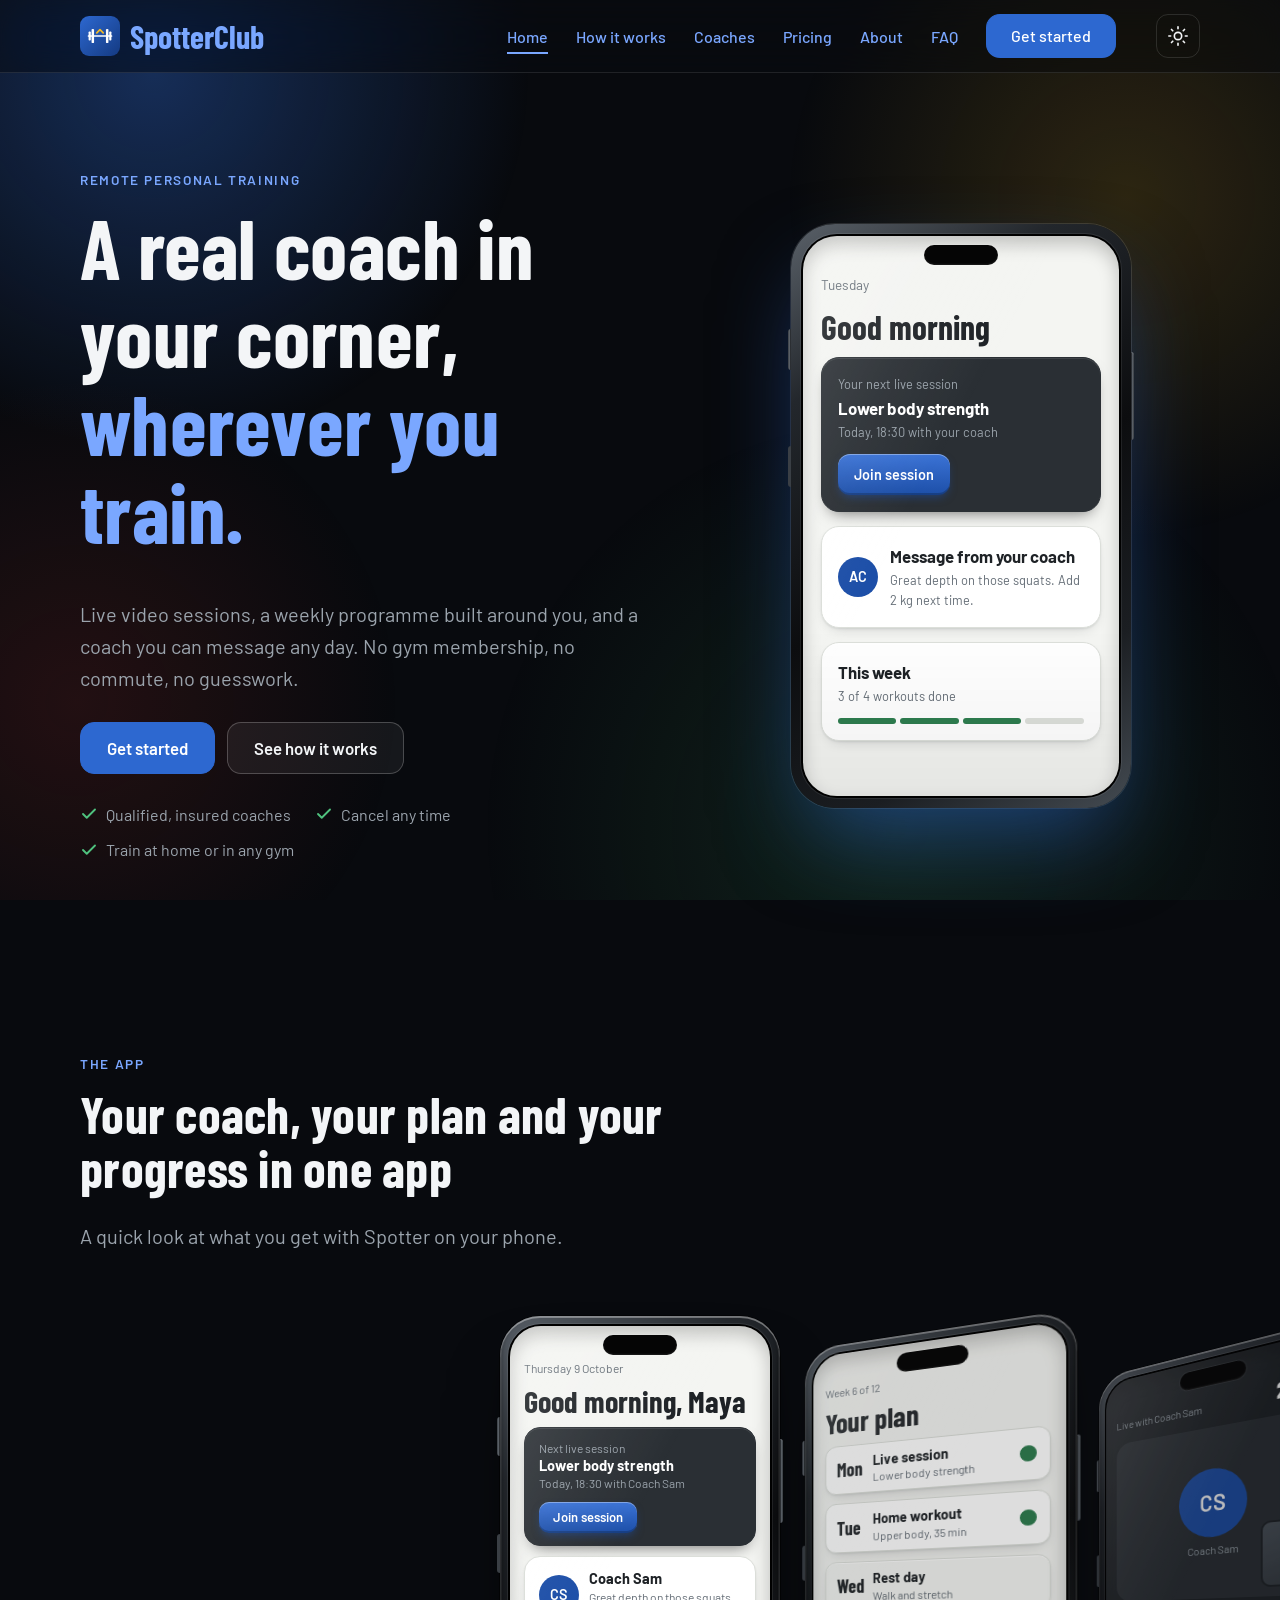
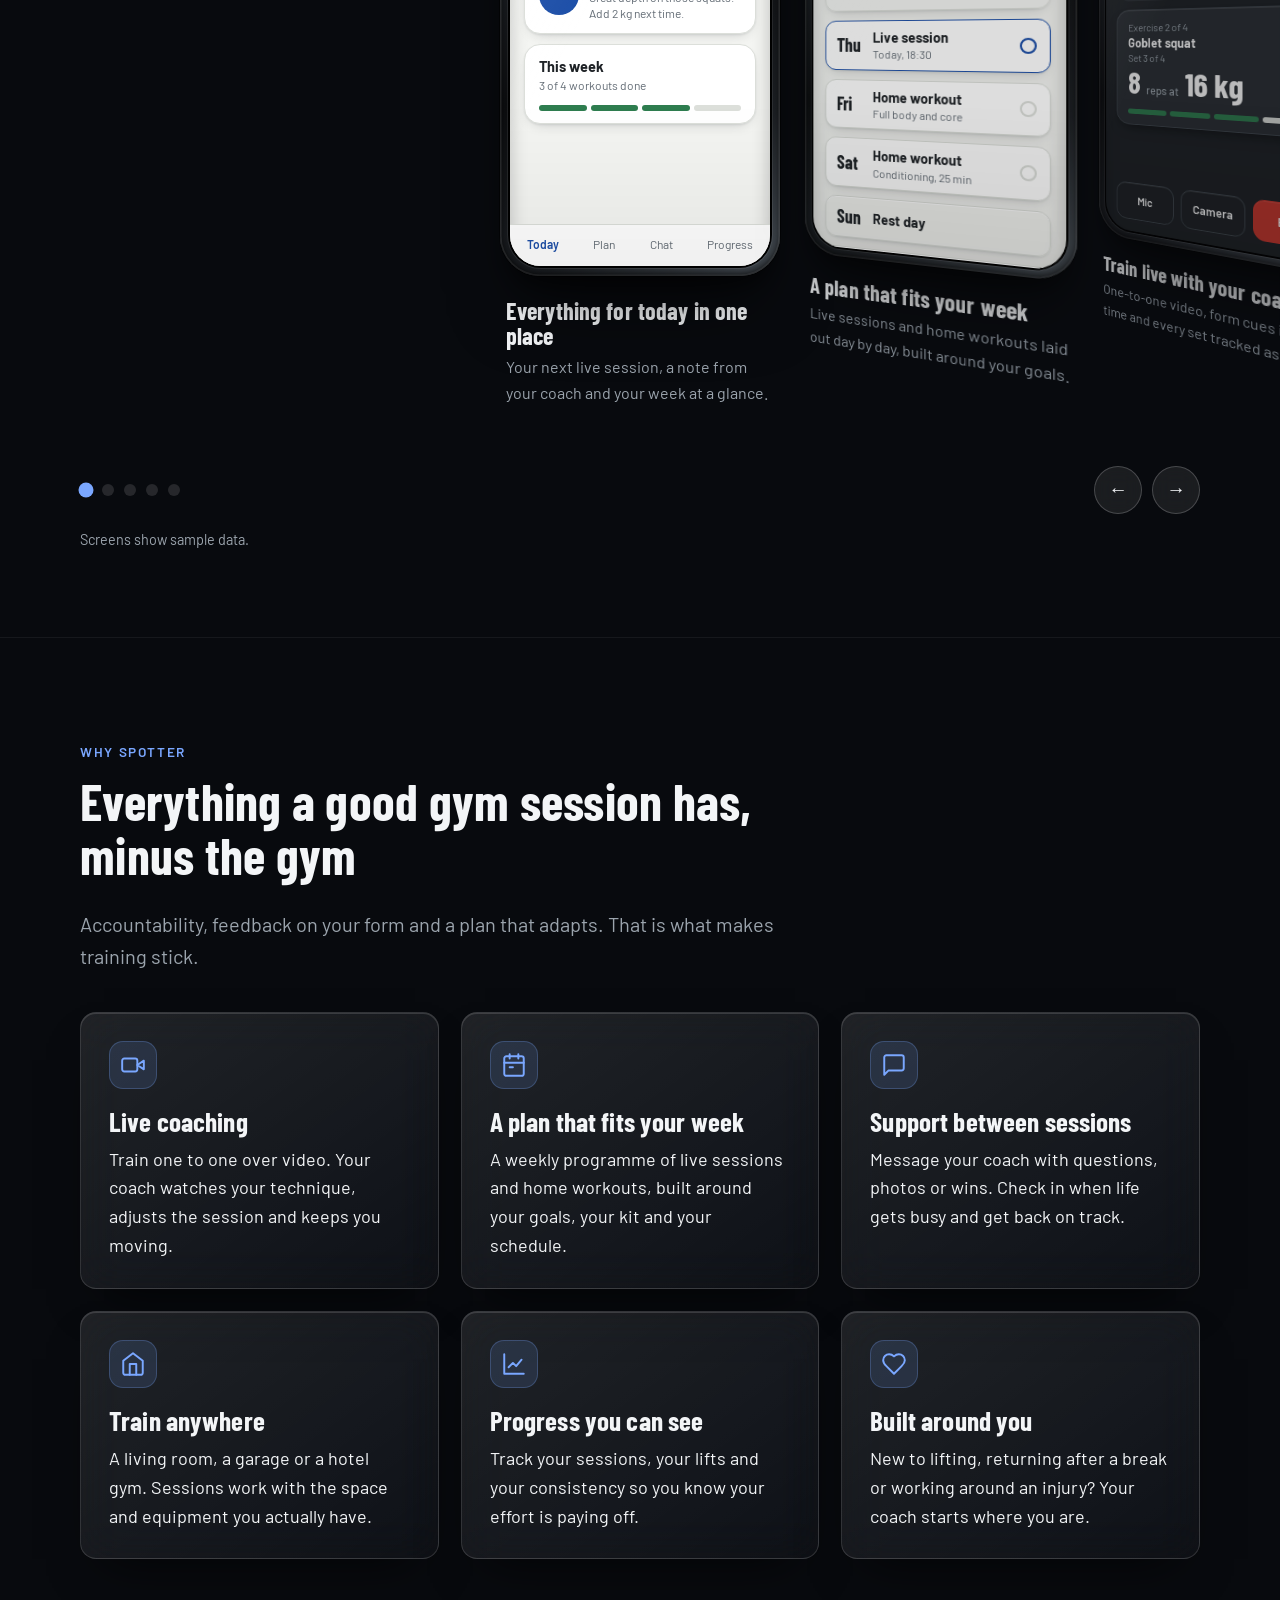
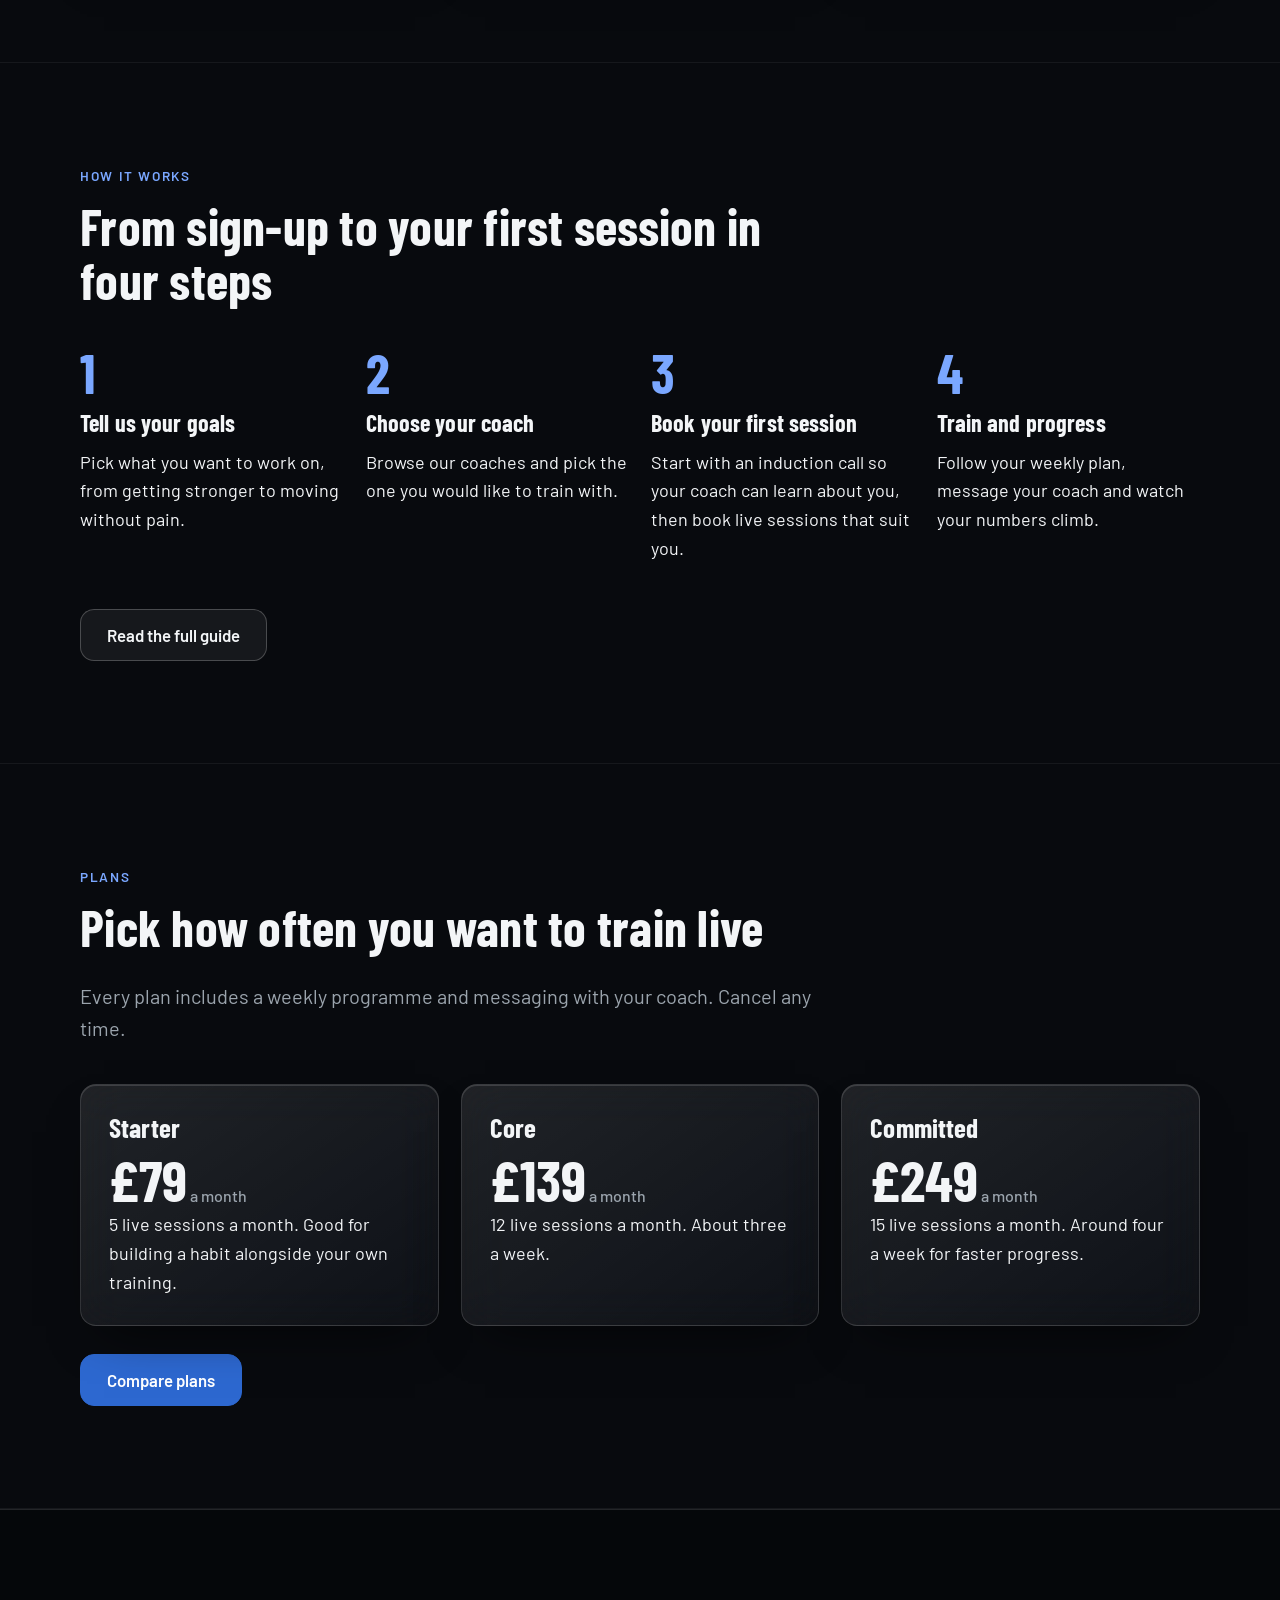
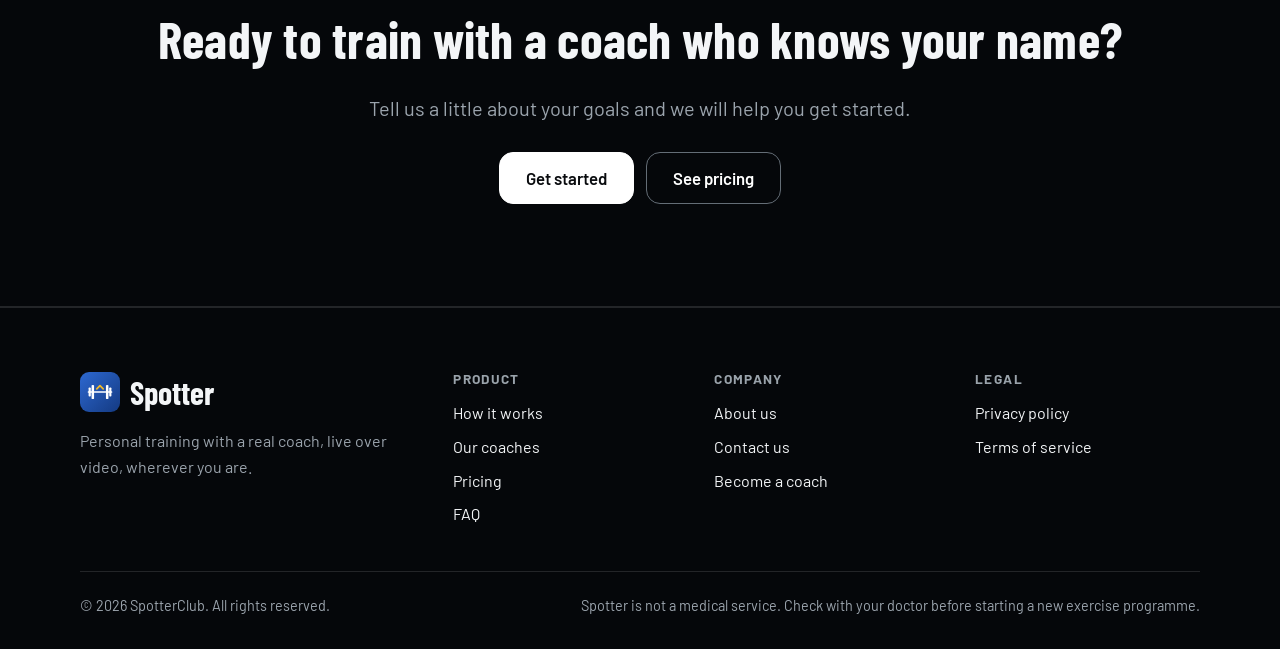
==== commit 9a825dab: "updated brandname" ====
--- a/spotter-website/index.html
+++ b/spotter-website/index.html
@@ -25,7 +25,7 @@
   <div class="wrap nav">
     <a class="brand" href="index.html" aria-label="Spotter home">
       <img class="brand-logo" src="assets/logo.svg" alt="" width="40" height="40">
-      <span class="brand-name">Spotter</span>
+      <span class="brand-name">SpotterClub</span>
     </a>
     <button class="theme-toggle" type="button" aria-label="Switch to light mode" aria-pressed="false" hidden><svg class="i-sun" viewBox="0 0 24 24" fill="none" stroke="currentColor" stroke-width="1.8" stroke-linecap="round" stroke-linejoin="round" aria-hidden="true"><circle cx="12" cy="12" r="4"/><path d="M12 2v2M12 20v2M4.9 4.9l1.4 1.4M17.7 17.7l1.4 1.4M2 12h2M20 12h2M4.9 19.1l1.4-1.4M17.7 6.3l1.4-1.4"/></svg><svg class="i-moon" viewBox="0 0 24 24" fill="none" stroke="currentColor" stroke-width="1.8" stroke-linecap="round" stroke-linejoin="round" aria-hidden="true"><path d="M21 12.8A9 9 0 1 1 11.2 3a7 7 0 0 0 9.8 9.8z"/></svg></button>
     <button class="nav-toggle" aria-expanded="false" aria-controls="nav-links" aria-label="Menu">
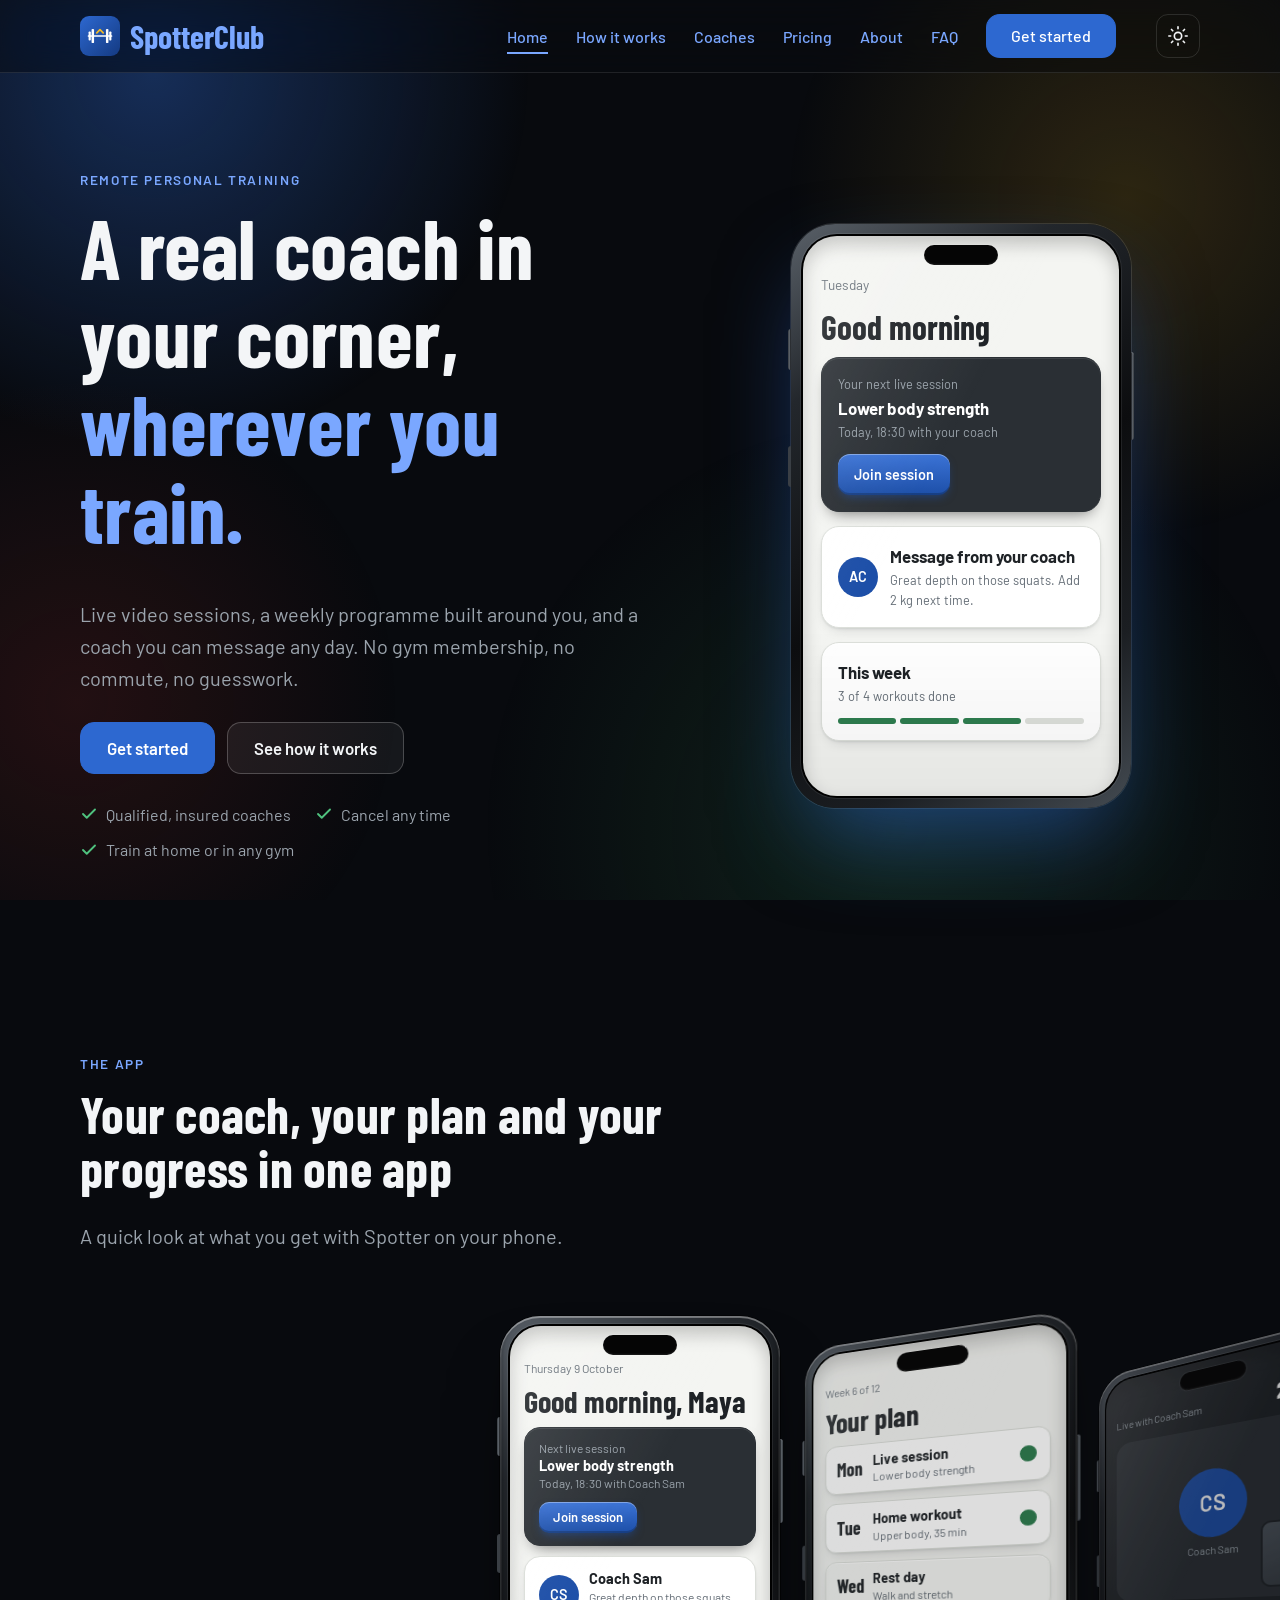
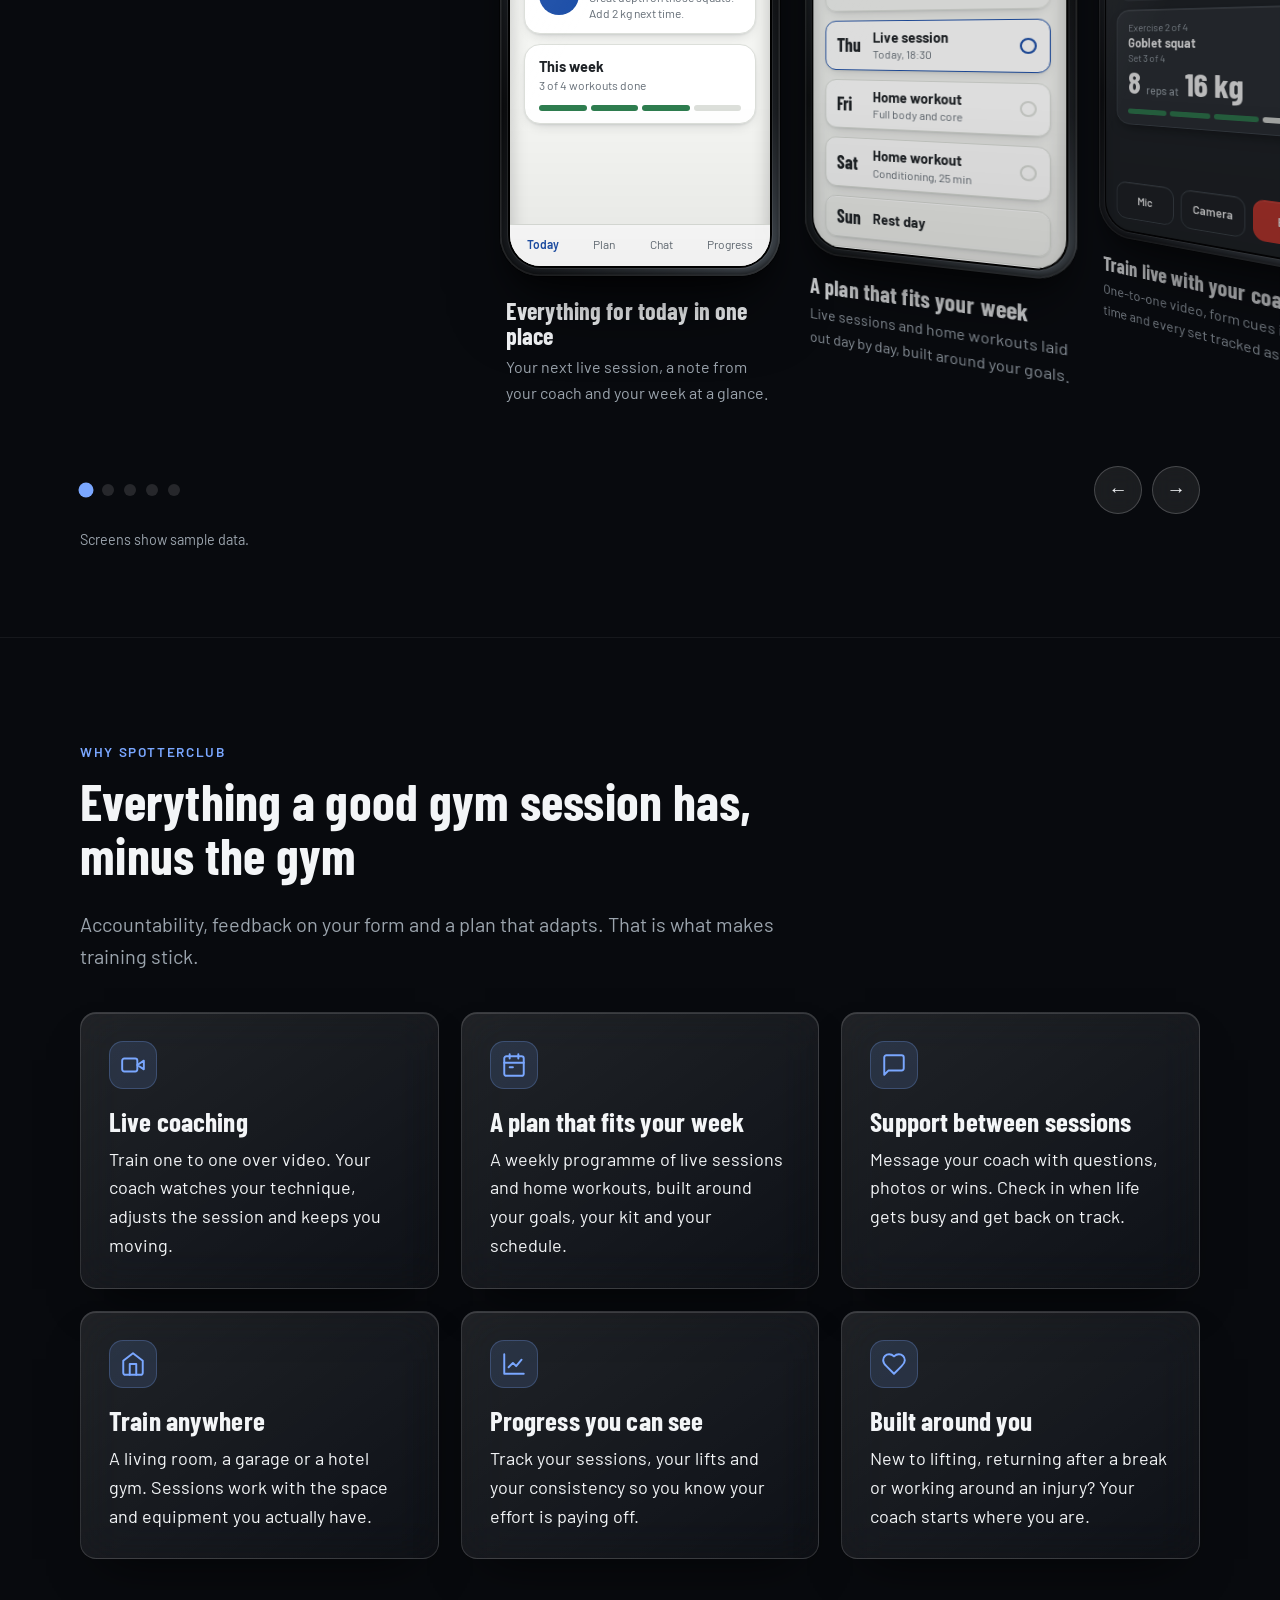
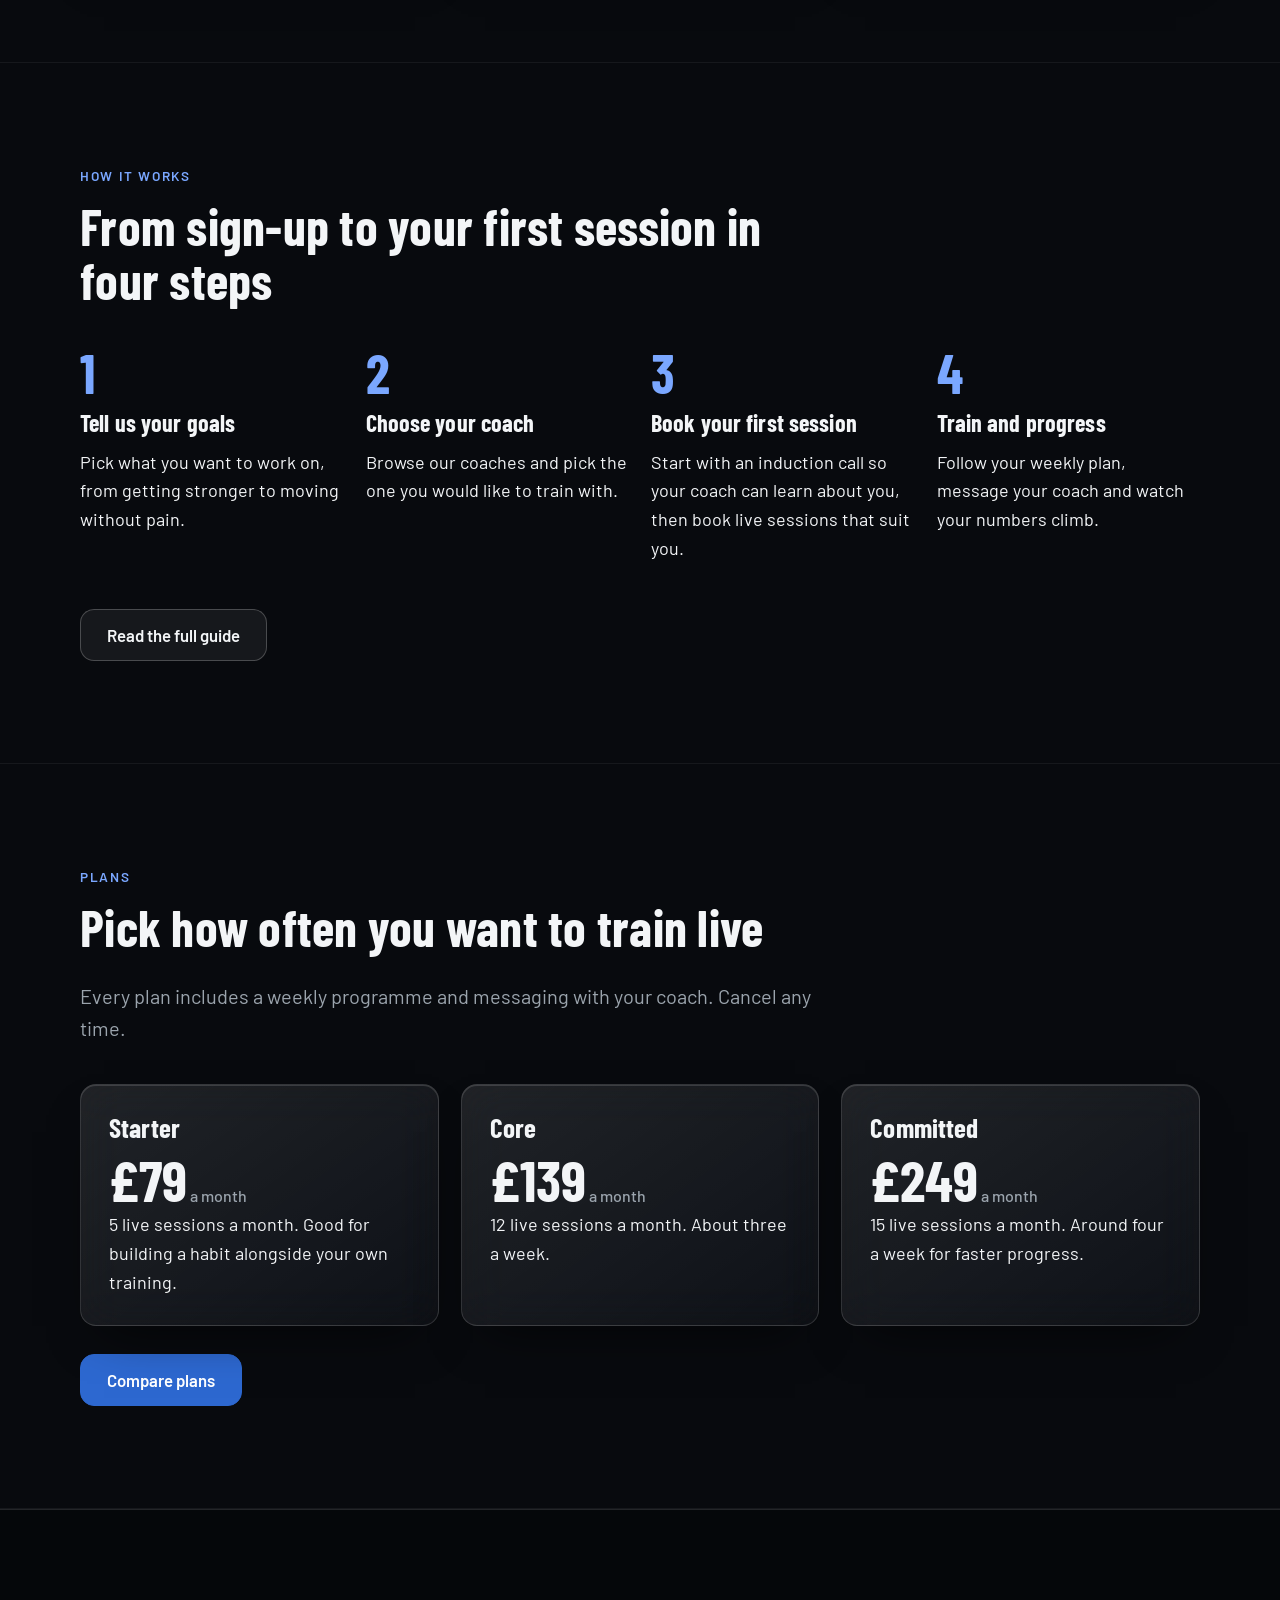
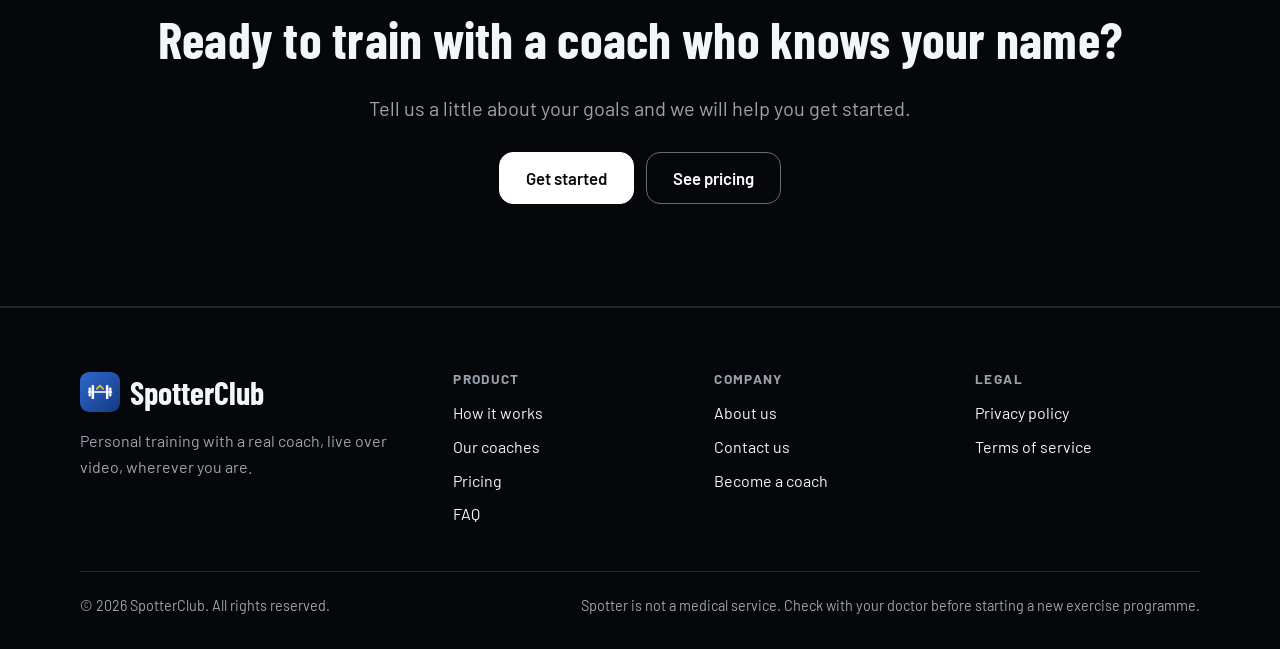
==== commit 2d75e4bf: "Changed brand name" ====
--- a/spotter-website/index.html
+++ b/spotter-website/index.html
@@ -116,7 +116,7 @@
 </div></section>
 
 <section class="band"><div class="wrap">
-  <div class="section-head"><p class="eyebrow">Why Spotter</p><h2>Everything a good gym session has, minus the gym</h2>
+  <div class="section-head"><p class="eyebrow">Why SpotterClub</p><h2>Everything a good gym session has, minus the gym</h2>
   <p class="lead">Accountability, feedback on your form and a plan that adapts. That is what makes training stick.</p></div>
   <div class="grid grid-3">
     <div class="card"><div class="icon"><svg viewBox="0 0 24 24" fill="none" stroke="currentColor" stroke-width="1.8" stroke-linecap="round" stroke-linejoin="round" aria-hidden="true"><path d="m22 8-6 4 6 4V8Z"/><rect x="2" y="6" width="14" height="12" rx="2"/></svg></div><h3>Live coaching</h3><p>Train one to one over video. Your coach watches your technique, adjusts the session and keeps you moving.</p></div>
@@ -160,7 +160,7 @@
   <div class="wrap">
     <div class="footer-grid">
       <div>
-        <a class="brand" href="index.html"><img class="brand-logo" src="assets/logo.svg" alt="" width="40" height="40"><span class="brand-name">Spotter</span></a>
+        <a class="brand" href="index.html"><img class="brand-logo" src="assets/logo.svg" alt="" width="40" height="40"><span class="brand-name">SpotterClub</span></a>
         <p style="margin-top:16px;max-width:22rem">Personal training with a real coach, live over video, wherever you are.</p>
       </div>
       <div><h4>Product</h4><ul>
